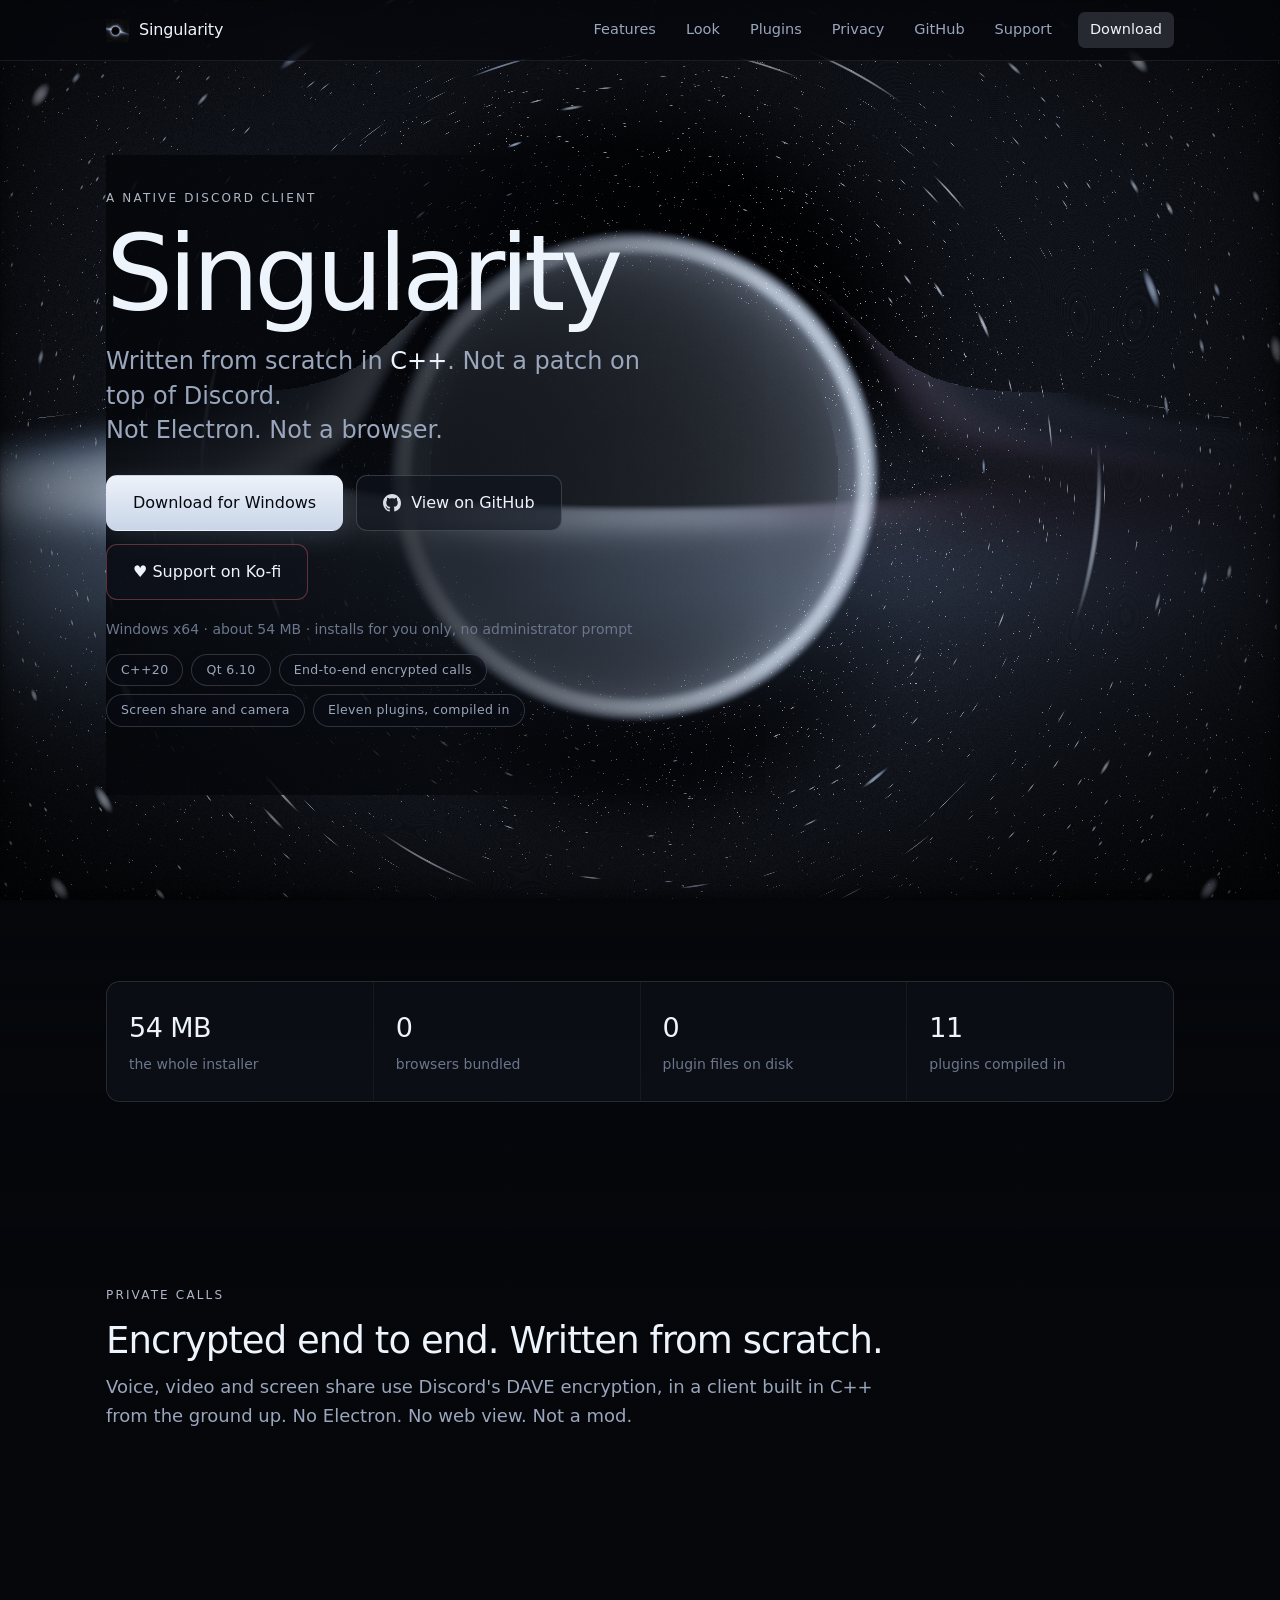
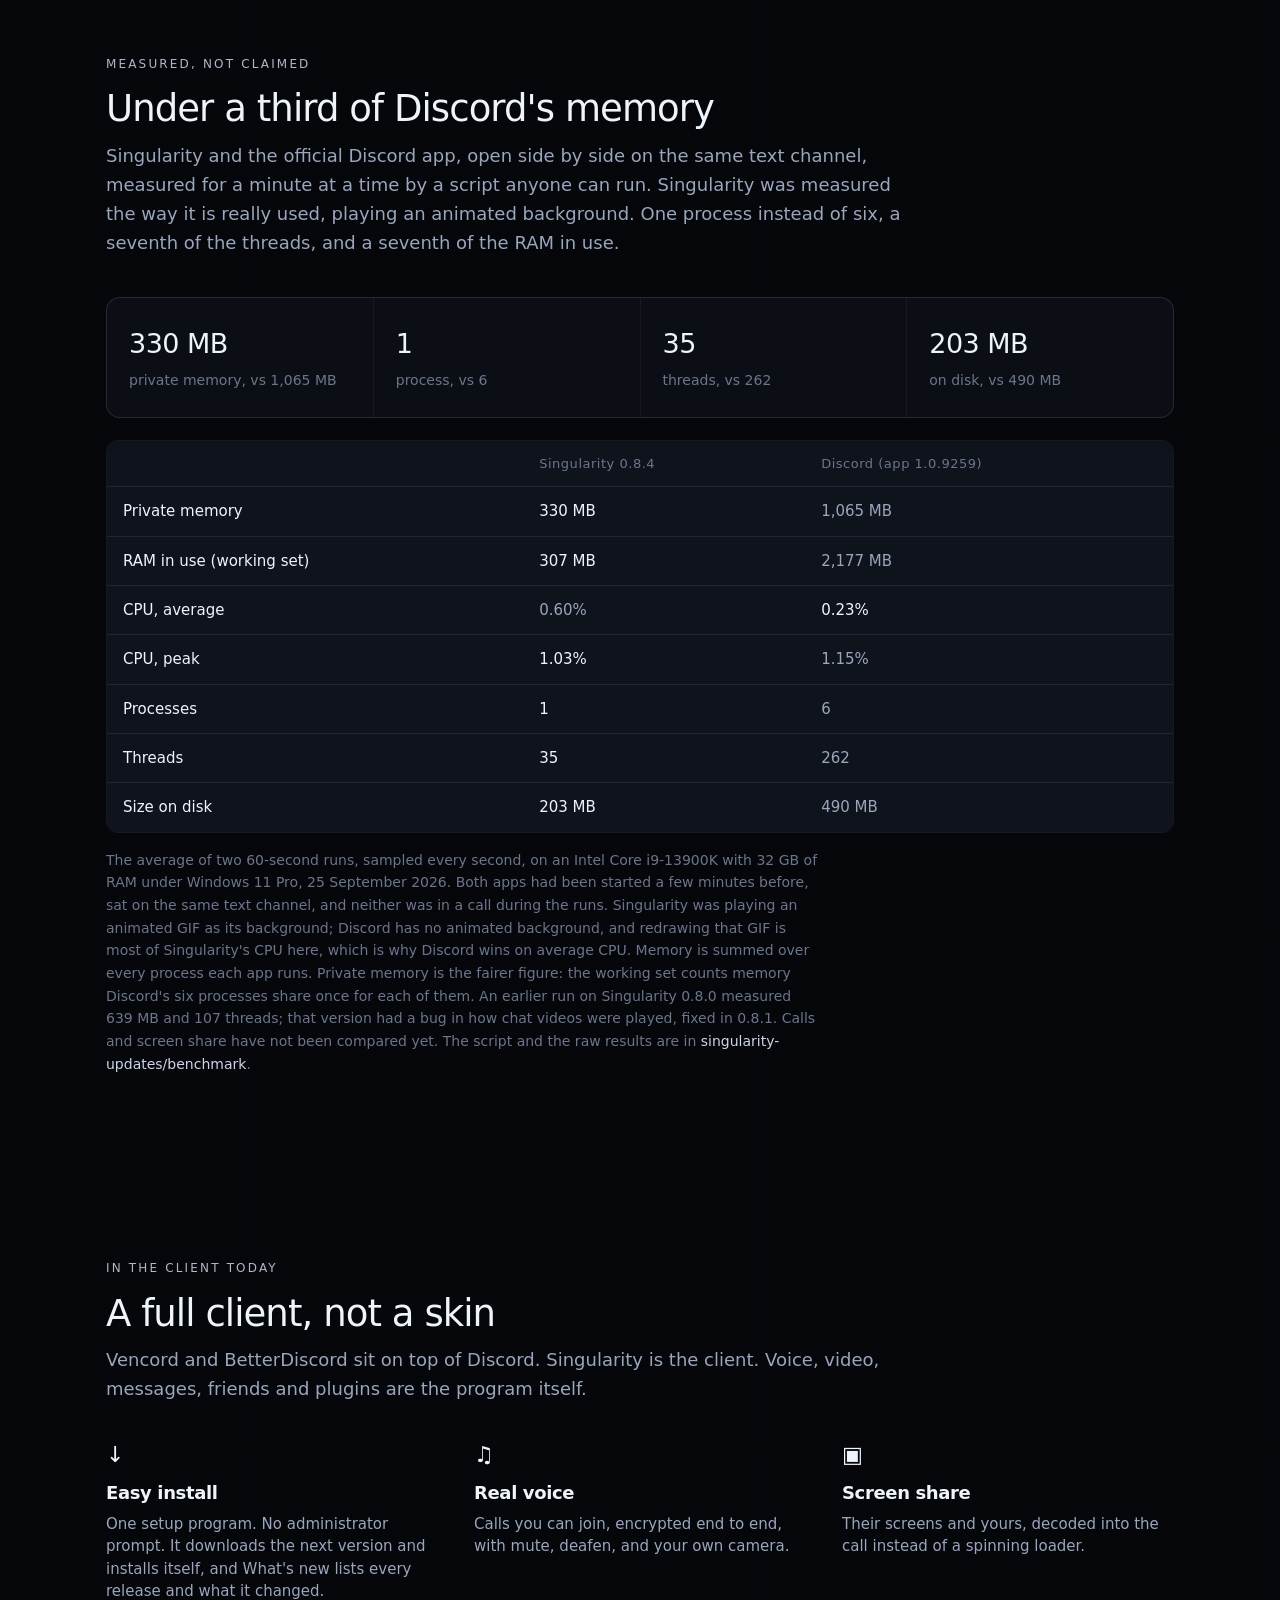
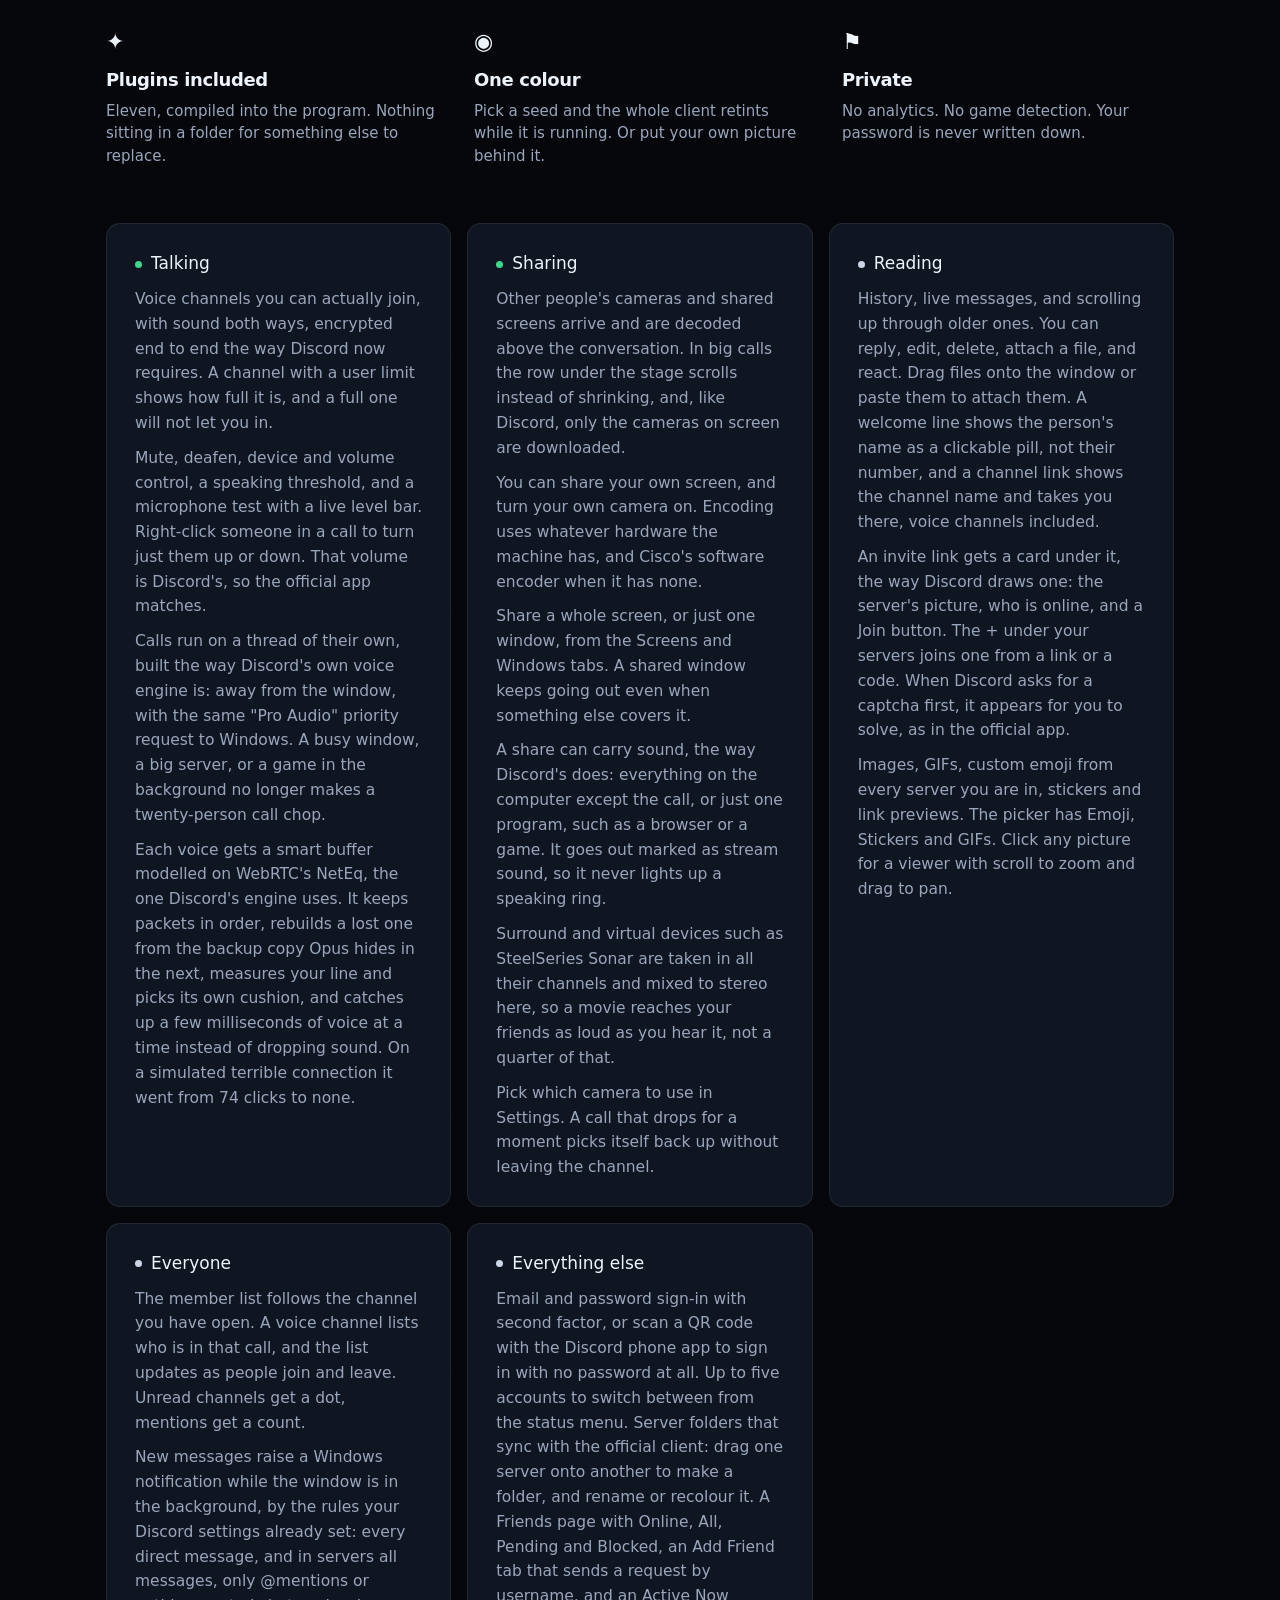
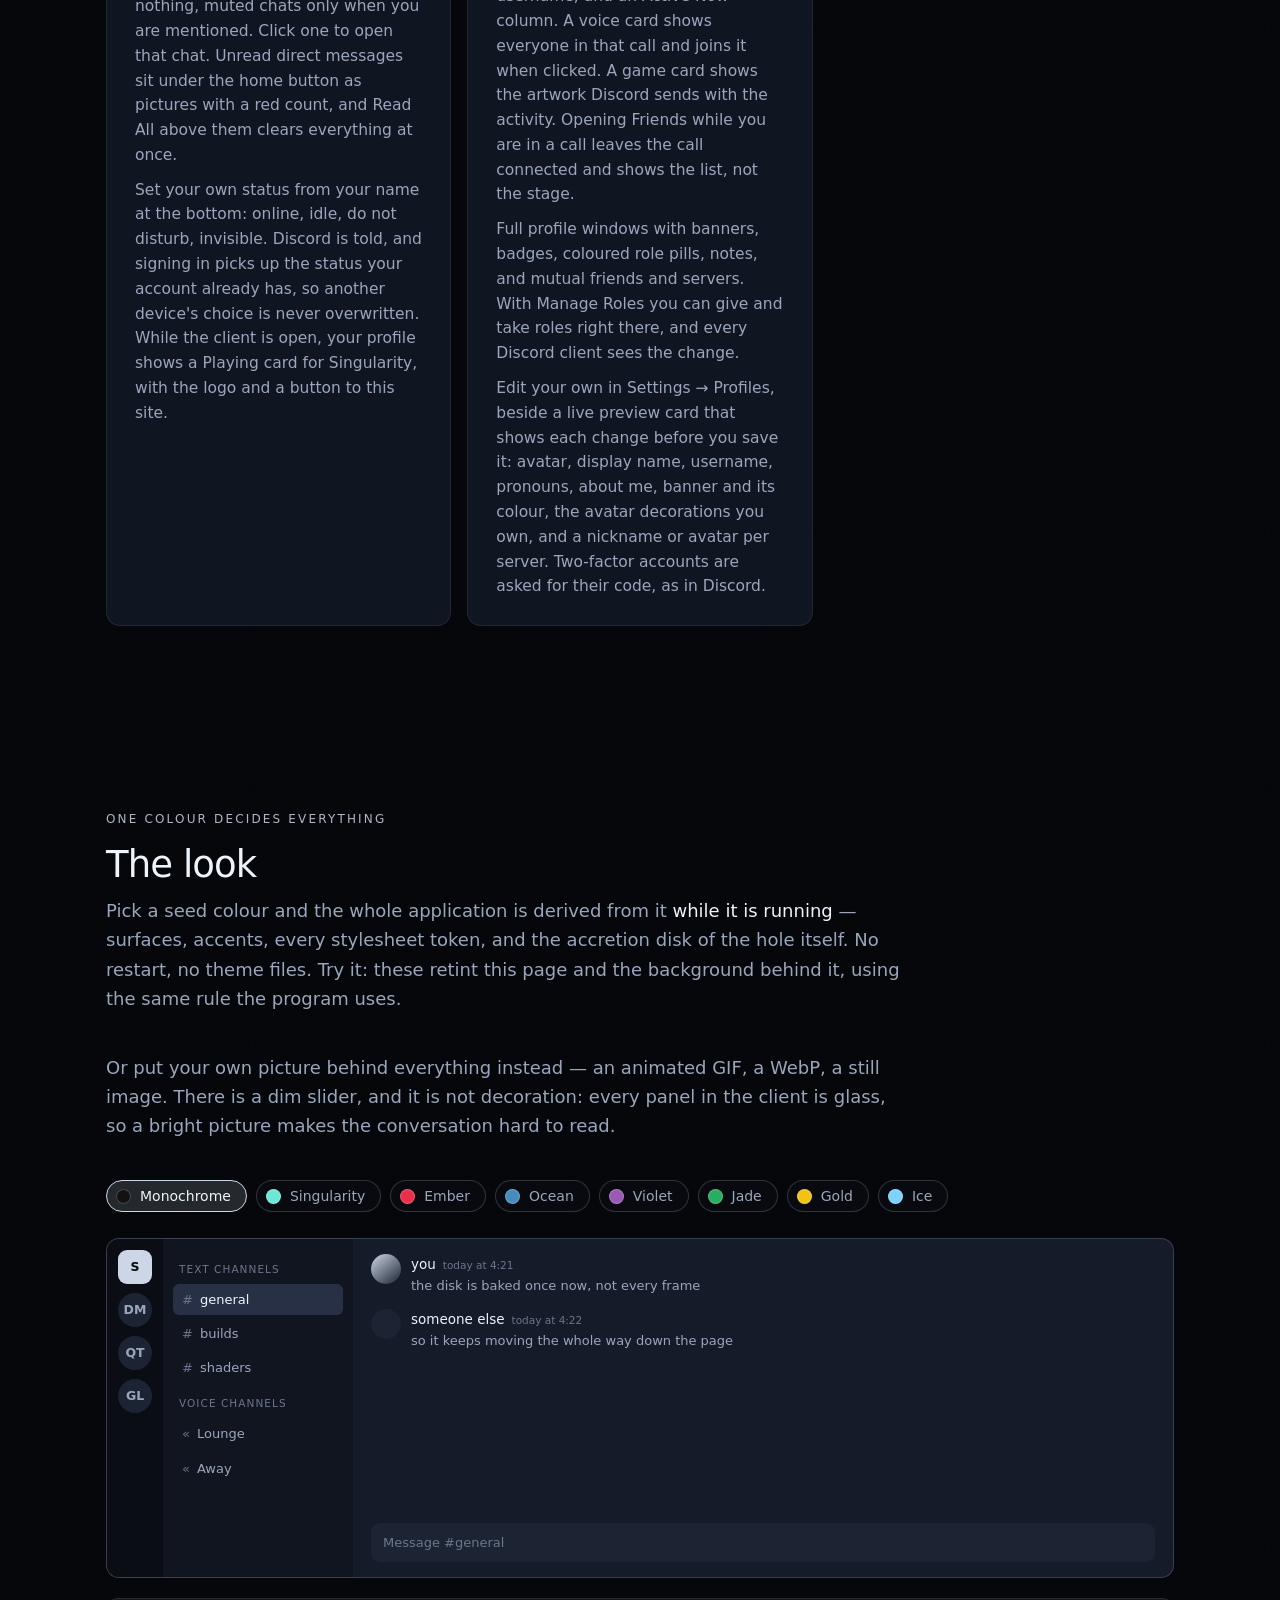
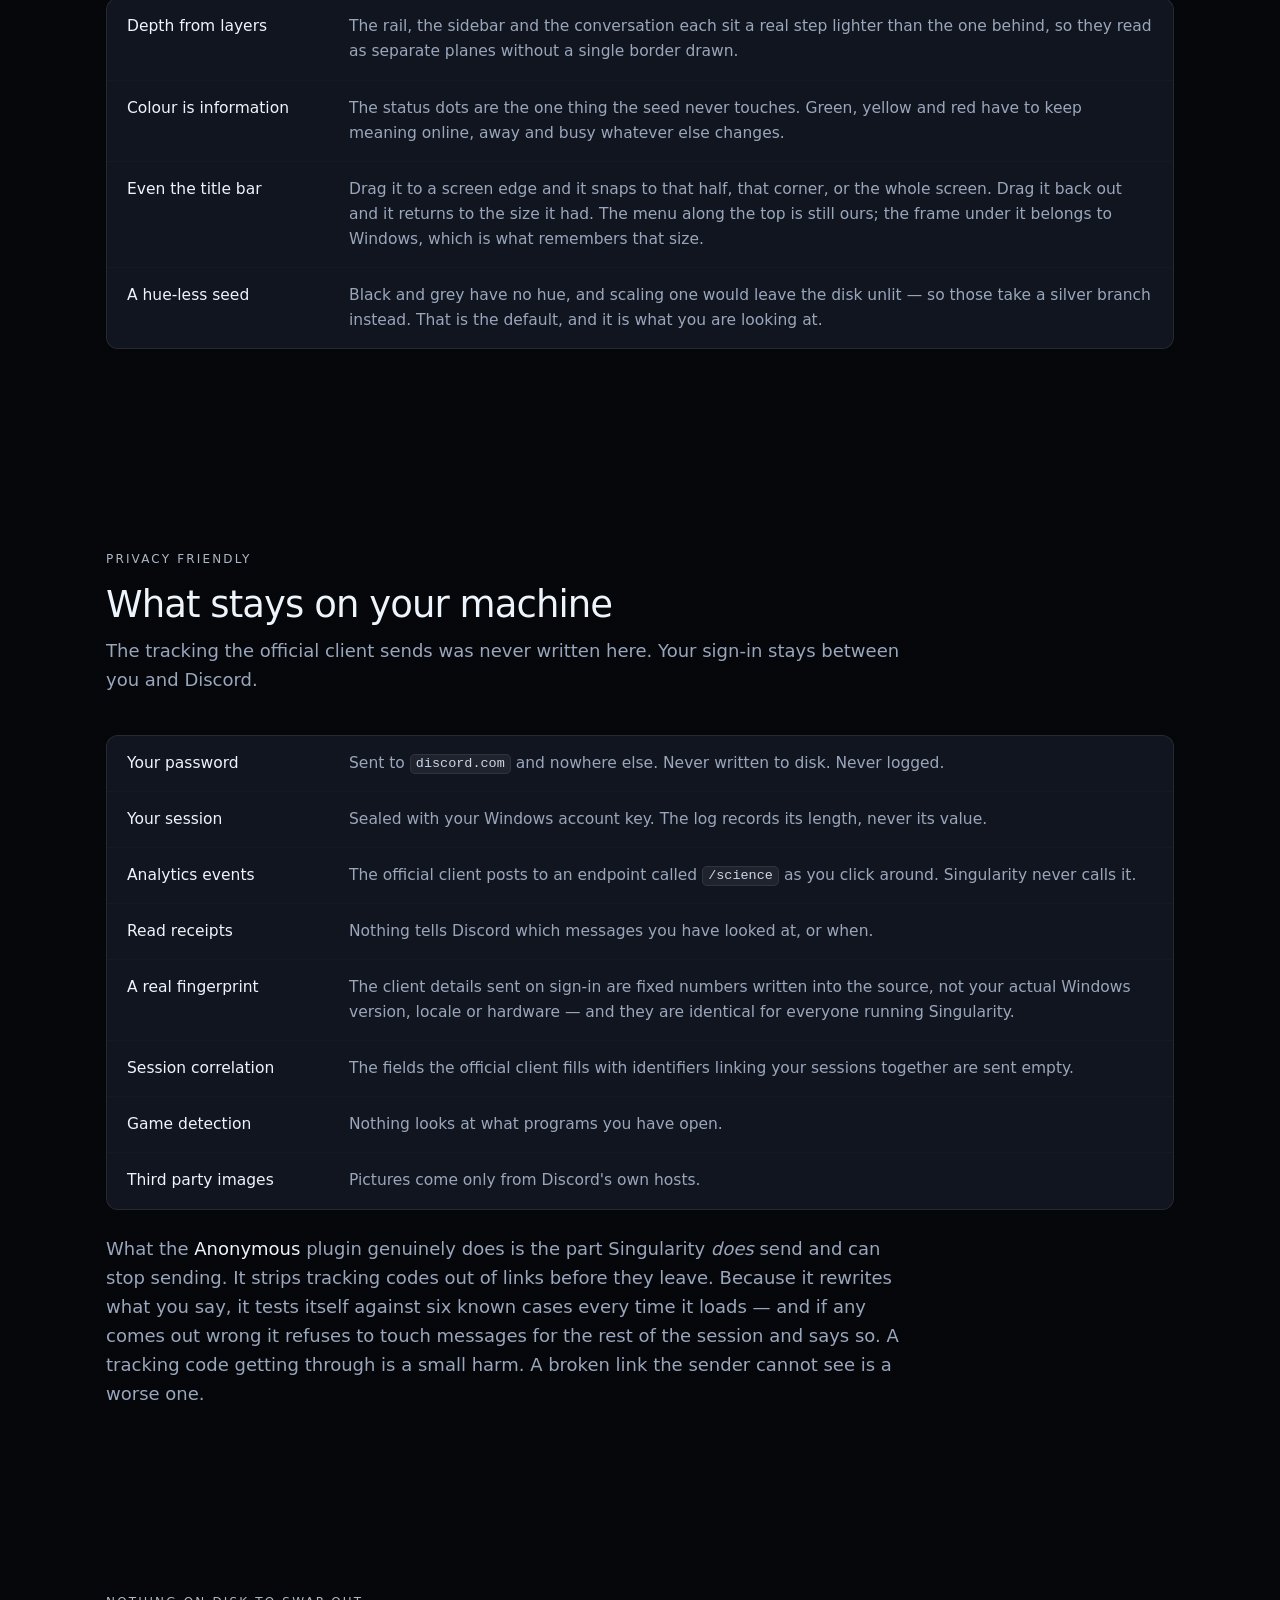
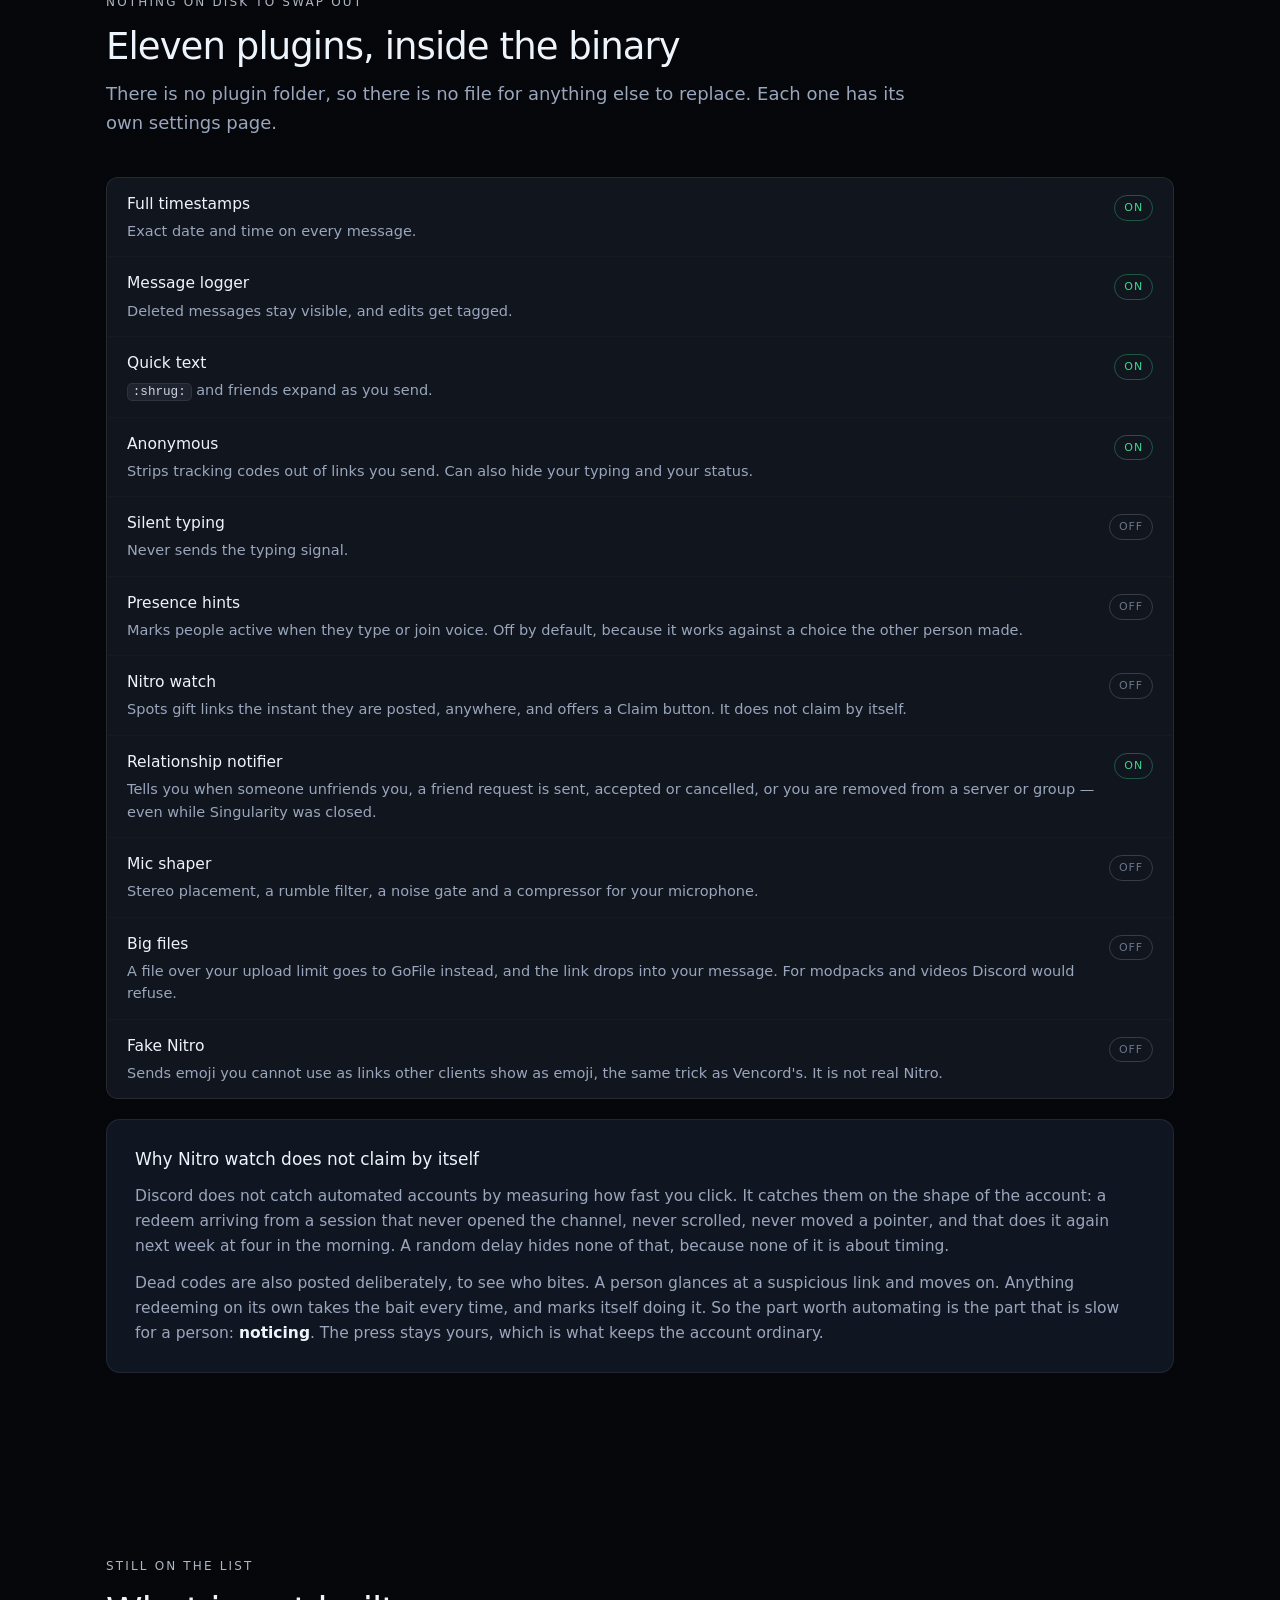
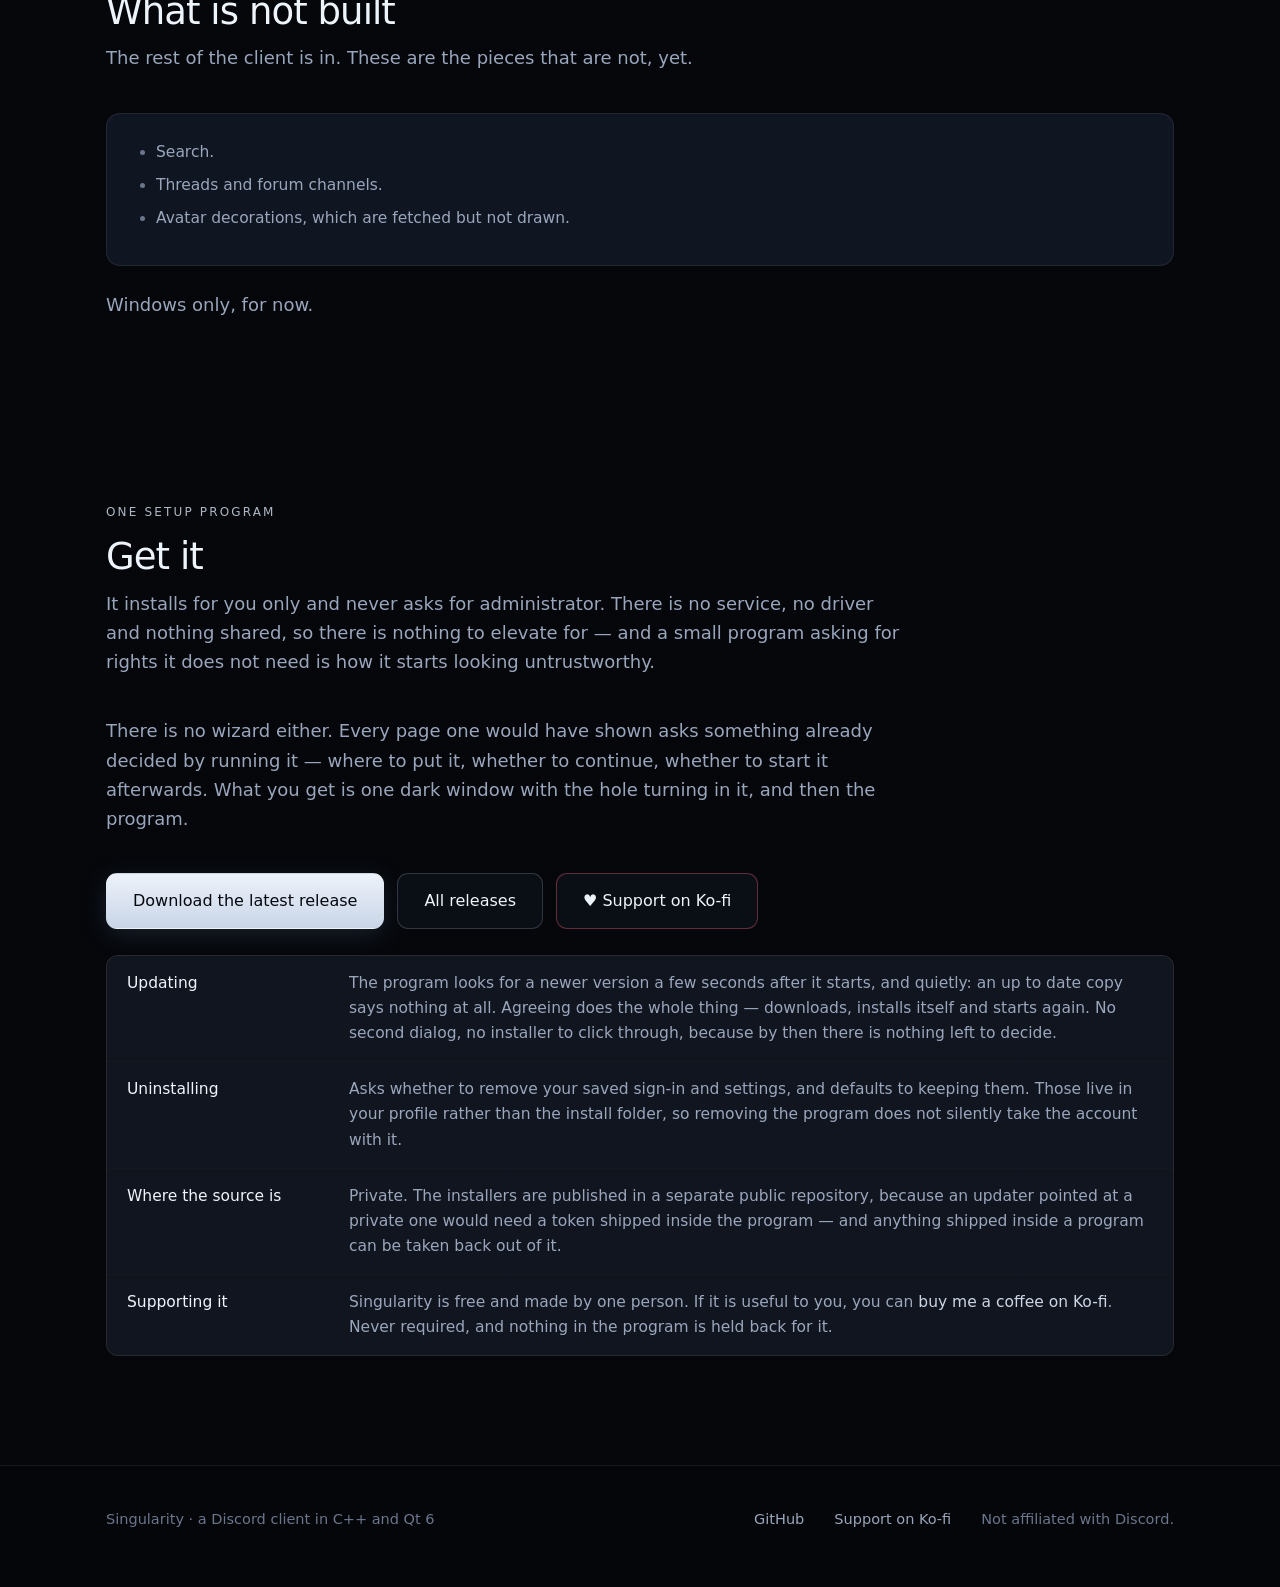
==== site/index.html @ 496778ef "Site and results: benchmark re-run on 0.8.4" ====
<!DOCTYPE html>
<html lang="en">
<head>
<meta charset="utf-8">
<meta name="viewport" content="width=device-width, initial-scale=1">
<title>Singularity — a Discord client in C++</title>
<meta name="description" content="A Discord client written from scratch in C++ with Qt 6. No Electron, no web view. Encrypted voice, video and screen share, eleven plugins compiled into the binary. Windows.">
<meta name="theme-color" content="#05070b">
<link rel="icon" href="mark.png" type="image/png">

<meta property="og:type" content="website">
<meta property="og:title" content="Singularity — a Discord client in C++">
<meta property="og:description" content="Written from scratch in C++ with Qt 6. No Electron, no web view. Encrypted voice, received video, plugins compiled in.">
<meta property="og:image" content="banner.png">
<meta name="twitter:card" content="summary_large_image">

<link rel="stylesheet" href="style.css">
</head>
<body>

<canvas id="hole" aria-hidden="true"></canvas>

<nav>
  <div class="wrap">
    <a class="brand" href="#top"><img src="mark.png" alt="">Singularity</a>
    <div class="links">
      <a href="#features" class="hideable">Features</a>
      <a href="#look" class="hideable">Look</a>
      <a href="#plugins" class="hideable">Plugins</a>
      <a href="#privacy" class="hideable">Privacy</a>
      <a href="https://github.com/CodingIsCoolFr/singularity-updates" target="_blank" rel="noopener">GitHub</a>
      <a href="https://ko-fi.com/codingiscool" target="_blank" rel="noopener">Support</a>
      <a href="#get" class="get">Download</a>
    </div>
  </div>
</nav>

<header class="hero" id="top">
  <div class="wrap">
    <div class="hero-inner">
      <p class="kicker">A native Discord client</p>
      <h1>Singularity</h1>
      <p class="tag">Written from scratch in <b>C++</b>. Not a patch on top of Discord.<br>Not Electron. Not a browser.</p>

      <div class="cta">
        <a class="btn primary" id="download" href="https://github.com/CodingIsCoolFr/singularity-updates/releases/latest">Download for Windows</a>
        <a class="btn ghost" href="https://github.com/CodingIsCoolFr/singularity-updates" target="_blank" rel="noopener"><svg class="gh" viewBox="0 0 16 16" width="18" height="18" aria-hidden="true"><path fill="currentColor" d="M8 0C3.58 0 0 3.58 0 8c0 3.54 2.29 6.53 5.47 7.59.4.07.55-.17.55-.38 0-.19-.01-.82-.01-1.49-2.01.37-2.53-.49-2.69-.94-.09-.23-.48-.94-.82-1.13-.28-.15-.68-.52-.01-.53.63-.01 1.08.58 1.23.82.72 1.21 1.87.87 2.33.66.07-.52.28-.87.51-1.07-1.78-.2-3.64-.89-3.64-3.95 0-.87.31-1.59.82-2.15-.08-.2-.36-1.02.08-2.12 0 0 .67-.21 2.2.82.64-.18 1.32-.27 2-.27.68 0 1.36.09 2 .27 1.53-1.04 2.2-.82 2.2-.82.44 1.1.16 1.92.08 2.12.51.56.82 1.27.82 2.15 0 3.07-1.87 3.75-3.65 3.95.29.25.54.73.54 1.48 0 1.07-.01 1.93-.01 2.2 0 .21.15.46.55.38A8.013 8.013 0 0016 8c0-4.42-3.58-8-8-8z"/></svg> View on GitHub</a>
        <a class="btn ghost support" href="https://ko-fi.com/codingiscool" target="_blank" rel="noopener">&#9829; Support on Ko-fi</a>
      </div>

      <p class="meta" id="relmeta">Windows x64 · about 54 MB · installs for you only, no administrator prompt</p>

      <div class="chips">
        <span class="chip">C++20</span>
        <span class="chip">Qt 6.10</span>
        <span class="chip">End-to-end encrypted calls</span>
        <span class="chip">Screen share and camera</span>
        <span class="chip">Eleven plugins, compiled in</span>
      </div>
    </div>
  </div>
</header>

<main class="veil">

<section id="stats">
  <div class="wrap rise">
    <div class="slab">
      <div><b>54 MB</b><span>the whole installer</span></div>
      <div><b>0</b><span>browsers bundled</span></div>
      <div><b>0</b><span>plugin files on disk</span></div>
      <div><b>11</b><span>plugins compiled in</span></div>
    </div>
  </div>
</section>

<section id="encrypted">
  <div class="wrap rise">
    <p class="kicker">Private calls</p>
    <h2>Encrypted end to end. Written from scratch.</h2>
    <p class="lede">Voice, video and screen share use Discord's DAVE encryption, in a client built in C++ from the ground up. No Electron. No web view. Not a mod.</p>
  </div>
</section>

<section id="benchmark">
  <div class="wrap rise">
    <p class="kicker">Measured, not claimed</p>
    <h2>Under a third of Discord's memory</h2>
    <p class="lede">Singularity and the official Discord app, open side by side on the same text channel, measured for a minute at a time by a script anyone can run. Singularity was measured the way it is really used, playing an animated background. One process instead of six, a seventh of the threads, and a seventh of the RAM in use.</p>

    <div class="slab" style="margin-bottom:22px">
      <div><b>330 MB</b><span>private memory, vs 1,065 MB</span></div>
      <div><b>1</b><span>process, vs 6</span></div>
      <div><b>35</b><span>threads, vs 262</span></div>
      <div><b>203 MB</b><span>on disk, vs 490 MB</span></div>
    </div>

    <div class="bench-wrap">
      <table class="bench">
        <tr><th></th><th>Singularity 0.8.4</th><th>Discord (app 1.0.9259)</th></tr>
        <tr><td>Private memory</td><td class="win">330 MB</td><td>1,065 MB</td></tr>
        <tr><td>RAM in use (working set)</td><td class="win">307 MB</td><td>2,177 MB</td></tr>
        <tr><td>CPU, average</td><td>0.60%</td><td class="win">0.23%</td></tr>
        <tr><td>CPU, peak</td><td class="win">1.03%</td><td>1.15%</td></tr>
        <tr><td>Processes</td><td class="win">1</td><td>6</td></tr>
        <tr><td>Threads</td><td class="win">35</td><td>262</td></tr>
        <tr><td>Size on disk</td><td class="win">203 MB</td><td>490 MB</td></tr>
      </table>
    </div>

    <p class="bench-note">The average of two 60-second runs, sampled every second, on an Intel Core i9-13900K with 32 GB of RAM under Windows 11 Pro, 25 September 2026. Both apps had been started a few minutes before, sat on the same text channel, and neither was in a call during the runs. Singularity was playing an animated GIF as its background; Discord has no animated background, and redrawing that GIF is most of Singularity's CPU here, which is why Discord wins on average CPU. Memory is summed over every process each app runs. Private memory is the fairer figure: the working set counts memory Discord's six processes share once for each of them. An earlier run on Singularity 0.8.0 measured 639 MB and 107 threads; that version had a bug in how chat videos were played, fixed in 0.8.1. Calls and screen share have not been compared yet. The script and the raw results are in <a href="https://github.com/CodingIsCoolFr/singularity-updates/tree/main/benchmark">singularity-updates/benchmark</a>.</p>
  </div>
</section>

<section id="features">
  <div class="wrap rise">
    <p class="kicker">In the client today</p>
    <h2>A full client, not a skin</h2>
    <p class="lede">Vencord and BetterDiscord sit on top of Discord. Singularity is the client. Voice, video, messages, friends and plugins are the program itself.</p>

    <div class="tiles">
      <div class="tile"><span class="mark">↓</span><h3>Easy install</h3><p>One setup program. No administrator prompt. It downloads the next version and installs itself, and What's new lists every release and what it changed.</p></div>
      <div class="tile"><span class="mark">♫</span><h3>Real voice</h3><p>Calls you can join, encrypted end to end, with mute, deafen, and your own camera.</p></div>
      <div class="tile"><span class="mark">▣</span><h3>Screen share</h3><p>Their screens and yours, decoded into the call instead of a spinning loader.</p></div>
      <div class="tile"><span class="mark">✦</span><h3>Plugins included</h3><p>Eleven, compiled into the program. Nothing sitting in a folder for something else to replace.</p></div>
      <div class="tile"><span class="mark">◉</span><h3>One colour</h3><p>Pick a seed and the whole client retints while it is running. Or put your own picture behind it.</p></div>
      <div class="tile"><span class="mark">⚑</span><h3>Private</h3><p>No analytics. No game detection. Your password is never written down.</p></div>
    </div>

    <div class="grid">
      <div class="panel card">
        <h3><span class="dot ok"></span>Talking</h3>
        <p>Voice channels you can actually join, with sound both ways, encrypted end to end the way Discord now requires. A channel with a user limit shows how full it is, and a full one will not let you in.</p>
        <p>Mute, deafen, device and volume control, a speaking threshold, and a microphone test with a live level bar. Right-click someone in a call to turn just them up or down. That volume is Discord's, so the official app matches.</p>
        <p>Calls run on a thread of their own, built the way Discord's own voice engine is: away from the window, with the same "Pro Audio" priority request to Windows. A busy window, a big server, or a game in the background no longer makes a twenty-person call chop.</p>
        <p>Each voice gets a smart buffer modelled on WebRTC's NetEq, the one Discord's engine uses. It keeps packets in order, rebuilds a lost one from the backup copy Opus hides in the next, measures your line and picks its own cushion, and catches up a few milliseconds of voice at a time instead of dropping sound. On a simulated terrible connection it went from 74 clicks to none.</p>
      </div>

      <div class="panel card">
        <h3><span class="dot ok"></span>Sharing</h3>
        <p>Other people's cameras and shared screens arrive and are decoded above the conversation. In big calls the row under the stage scrolls instead of shrinking, and, like Discord, only the cameras on screen are downloaded.</p>
        <p>You can share your own screen, and turn your own camera on. Encoding uses whatever hardware the machine has, and Cisco's software encoder when it has none.</p>
        <p>Share a whole screen, or just one window, from the Screens and Windows tabs. A shared window keeps going out even when something else covers it.</p>
        <p>A share can carry sound, the way Discord's does: everything on the computer except the call, or just one program, such as a browser or a game. It goes out marked as stream sound, so it never lights up a speaking ring.</p>
        <p>Surround and virtual devices such as SteelSeries Sonar are taken in all their channels and mixed to stereo here, so a movie reaches your friends as loud as you hear it, not a quarter of that.</p>
        <p>Pick which camera to use in Settings. A call that drops for a moment picks itself back up without leaving the channel.</p>
      </div>

      <div class="panel card">
        <h3><span class="dot"></span>Reading</h3>
        <p>History, live messages, and scrolling up through older ones. You can reply, edit, delete, attach a file, and react. Drag files onto the window or paste them to attach them. A welcome line shows the person's name as a clickable pill, not their number, and a channel link shows the channel name and takes you there, voice channels included.</p>
        <p>An invite link gets a card under it, the way Discord draws one: the server's picture, who is online, and a Join button. The + under your servers joins one from a link or a code. When Discord asks for a captcha first, it appears for you to solve, as in the official app.</p>
        <p>Images, GIFs, custom emoji from every server you are in, stickers and link previews. The picker has Emoji, Stickers and GIFs. Click any picture for a viewer with scroll to zoom and drag to pan.</p>
      </div>

      <div class="panel card">
        <h3><span class="dot"></span>Everyone</h3>
        <p>The member list follows the channel you have open. A voice channel lists who is in that call, and the list updates as people join and leave. Unread channels get a dot, mentions get a count.</p>
        <p>New messages raise a Windows notification while the window is in the background, by the rules your Discord settings already set: every direct message, and in servers all messages, only @mentions or nothing, muted chats only when you are mentioned. Click one to open that chat. Unread direct messages sit under the home button as pictures with a red count, and Read All above them clears everything at once.</p>
        <p>Set your own status from your name at the bottom: online, idle, do not disturb, invisible. Discord is told, and signing in picks up the status your account already has, so another device's choice is never overwritten. While the client is open, your profile shows a Playing card for Singularity, with the logo and a button to this site.</p>
      </div>

      <div class="panel card">
        <h3><span class="dot"></span>Everything else</h3>
        <p>Email and password sign-in with second factor, or scan a QR code with the Discord phone app to sign in with no password at all. Up to five accounts to switch between from the status menu. Server folders that sync with the official client: drag one server onto another to make a folder, and rename or recolour it. A Friends page with Online, All, Pending and Blocked, an Add Friend tab that sends a request by username, and an Active Now column. A voice card shows everyone in that call and joins it when clicked. A game card shows the artwork Discord sends with the activity. Opening Friends while you are in a call leaves the call connected and shows the list, not the stage.</p>
        <p>Full profile windows with banners, badges, coloured role pills, notes, and mutual friends and servers. With Manage Roles you can give and take roles right there, and every Discord client sees the change.</p>
        <p>Edit your own in Settings → Profiles, beside a live preview card that shows each change before you save it: avatar, display name, username, pronouns, about me, banner and its colour, the avatar decorations you own, and a nickname or avatar per server. Two-factor accounts are asked for their code, as in Discord.</p>
      </div>
    </div>
  </div>
</section>

<section id="look">
  <div class="wrap rise">
    <p class="kicker">One colour decides everything</p>
    <h2>The look</h2>
    <p class="lede">Pick a seed colour and the whole application is derived from it <b>while it is running</b> — surfaces, accents, every stylesheet token, and the accretion disk of the hole itself. No restart, no theme files. Try it: these retint this page and the background behind it, using the same rule the program uses.</p>

    <p class="lede">Or put your own picture behind everything instead — an animated GIF, a WebP, a still image. There is a dim slider, and it is not decoration: every panel in the client is glass, so a bright picture makes the conversation hard to read.</p>

    <div class="seeds" id="seeds" role="group" aria-label="Theme seed"></div>

    <div class="mock" id="mock" aria-hidden="true">
      <div class="m-rail">
        <div class="m-ico sel">S</div>
        <div class="m-ico">DM</div>
        <div class="m-ico">QT</div>
        <div class="m-ico">GL</div>
      </div>
      <div class="m-side">
        <div class="m-cat">Text channels</div>
        <div class="m-ch sel"><span>#</span>general</div>
        <div class="m-ch"><span>#</span>builds</div>
        <div class="m-ch"><span>#</span>shaders</div>
        <div class="m-cat">Voice channels</div>
        <div class="m-ch"><span>«</span>Lounge</div>
        <div class="m-ch"><span>«</span>Away</div>
      </div>
      <div class="m-chat">
        <div class="m-msg">
          <div class="m-av a"></div>
          <div>
            <div class="m-name">you<i>today at 4:21</i></div>
            <div class="m-body">the disk is baked once now, not every frame</div>
          </div>
        </div>
        <div class="m-msg">
          <div class="m-av"></div>
          <div>
            <div class="m-name">someone else<i>today at 4:22</i></div>
            <div class="m-body">so it keeps moving the whole way down the page</div>
          </div>
        </div>
        <div class="m-box">Message #general</div>
      </div>
    </div>

    <dl class="rows" style="margin-top:20px">
      <div class="row"><dt>Depth from layers</dt><dd>The rail, the sidebar and the conversation each sit a real step lighter than the one behind, so they read as separate planes without a single border drawn.</dd></div>
      <div class="row"><dt>Colour is information</dt><dd>The status dots are the one thing the seed never touches. Green, yellow and red have to keep meaning online, away and busy whatever else changes.</dd></div>
      <div class="row"><dt>Even the title bar</dt><dd>Drag it to a screen edge and it snaps to that half, that corner, or the whole screen. Drag it back out and it returns to the size it had. The menu along the top is still ours; the frame under it belongs to Windows, which is what remembers that size.</dd></div>
      <div class="row"><dt>A hue-less seed</dt><dd>Black and grey have no hue, and scaling one would leave the disk unlit — so those take a silver branch instead. That is the default, and it is what you are looking at.</dd></div>
    </dl>
  </div>
</section>

<section id="privacy">
  <div class="wrap rise">
    <p class="kicker">Privacy friendly</p>
    <h2>What stays on your machine</h2>
    <p class="lede">The tracking the official client sends was never written here. Your sign-in stays between you and Discord.</p>

    <dl class="rows">
      <div class="row"><dt>Your password</dt><dd>Sent to <code>discord.com</code> and nowhere else. Never written to disk. Never logged.</dd></div>
      <div class="row"><dt>Your session</dt><dd>Sealed with your Windows account key. The log records its length, never its value.</dd></div>
      <div class="row"><dt>Analytics events</dt><dd>The official client posts to an endpoint called <code>/science</code> as you click around. Singularity never calls it.</dd></div>
      <div class="row"><dt>Read receipts</dt><dd>Nothing tells Discord which messages you have looked at, or when.</dd></div>
      <div class="row"><dt>A real fingerprint</dt><dd>The client details sent on sign-in are fixed numbers written into the source, not your actual Windows version, locale or hardware — and they are identical for everyone running Singularity.</dd></div>
      <div class="row"><dt>Session correlation</dt><dd>The fields the official client fills with identifiers linking your sessions together are sent empty.</dd></div>
      <div class="row"><dt>Game detection</dt><dd>Nothing looks at what programs you have open.</dd></div>
      <div class="row"><dt>Third party images</dt><dd>Pictures come only from Discord's own hosts.</dd></div>
    </dl>

    <p class="lede" style="margin:24px 0 0">What the <b>Anonymous</b> plugin genuinely does is the part Singularity <i>does</i> send and can stop sending. It strips tracking codes out of links before they leave. Because it rewrites what you say, it tests itself against six known cases every time it loads — and if any comes out wrong it refuses to touch messages for the rest of the session and says so. A tracking code getting through is a small harm. A broken link the sender cannot see is a worse one.</p>
  </div>
</section>

<section id="plugins">
  <div class="wrap rise">
    <p class="kicker">Nothing on disk to swap out</p>
    <h2>Eleven plugins, inside the binary</h2>
    <p class="lede">There is no plugin folder, so there is no file for anything else to replace. Each one has its own settings page.</p>

    <div class="rows">
      <div class="plugin"><div><strong>Full timestamps</strong><p>Exact date and time on every message.</p></div><span class="state on">On</span></div>
      <div class="plugin"><div><strong>Message logger</strong><p>Deleted messages stay visible, and edits get tagged.</p></div><span class="state on">On</span></div>
      <div class="plugin"><div><strong>Quick text</strong><p><code>:shrug:</code> and friends expand as you send.</p></div><span class="state on">On</span></div>
      <div class="plugin"><div><strong>Anonymous</strong><p>Strips tracking codes out of links you send. Can also hide your typing and your status.</p></div><span class="state on">On</span></div>
      <div class="plugin"><div><strong>Silent typing</strong><p>Never sends the typing signal.</p></div><span class="state">Off</span></div>
      <div class="plugin"><div><strong>Presence hints</strong><p>Marks people active when they type or join voice. Off by default, because it works against a choice the other person made.</p></div><span class="state">Off</span></div>
      <div class="plugin"><div><strong>Nitro watch</strong><p>Spots gift links the instant they are posted, anywhere, and offers a Claim button. It does not claim by itself.</p></div><span class="state">Off</span></div>
      <div class="plugin"><div><strong>Relationship notifier</strong><p>Tells you when someone unfriends you, a friend request is sent, accepted or cancelled, or you are removed from a server or group — even while Singularity was closed.</p></div><span class="state on">On</span></div>
      <div class="plugin"><div><strong>Mic shaper</strong><p>Stereo placement, a rumble filter, a noise gate and a compressor for your microphone.</p></div><span class="state">Off</span></div>
      <div class="plugin"><div><strong>Big files</strong><p>A file over your upload limit goes to GoFile instead, and the link drops into your message. For modpacks and videos Discord would refuse.</p></div><span class="state">Off</span></div>
      <div class="plugin"><div><strong>Fake Nitro</strong><p>Sends emoji you cannot use as links other clients show as emoji, the same trick as Vencord's. It is not real Nitro.</p></div><span class="state">Off</span></div>
    </div>

    <div class="panel" style="margin-top:20px">
      <h3 style="margin:0 0 10px;font-weight:500;font-size:17px">Why Nitro watch does not claim by itself</h3>
      <p style="margin:0;color:var(--dim);font-size:15.5px">Discord does not catch automated accounts by measuring how fast you click. It catches them on the shape of the account: a redeem arriving from a session that never opened the channel, never scrolled, never moved a pointer, and that does it again next week at four in the morning. A random delay hides none of that, because none of it is about timing.</p>
      <p style="margin:12px 0 0;color:var(--dim);font-size:15.5px">Dead codes are also posted deliberately, to see who bites. A person glances at a suspicious link and moves on. Anything redeeming on its own takes the bait every time, and marks itself doing it. So the part worth automating is the part that is slow for a person: <b style="color:var(--text)">noticing</b>. The press stays yours, which is what keeps the account ordinary.</p>
    </div>
  </div>
</section>

<section id="missing">
  <div class="wrap rise">
    <p class="kicker">Still on the list</p>
    <h2>What is not built</h2>
    <p class="lede">The rest of the client is in. These are the pieces that are not, yet.</p>

    <div class="panel">
      <ul class="plain">
        <li>Search.</li>
        <li>Threads and forum channels.</li>
        <li>Avatar decorations, which are fetched but not drawn.</li>
      </ul>
    </div>

    <p class="lede" style="margin:24px 0 0">Windows only, for now.</p>
  </div>
</section>

<section id="get">
  <div class="wrap rise">
    <p class="kicker">One setup program</p>
    <h2>Get it</h2>
    <p class="lede">It installs for you only and never asks for administrator. There is no service, no driver and nothing shared, so there is nothing to elevate for — and a small program asking for rights it does not need is how it starts looking untrustworthy.</p>

    <p class="lede">There is no wizard either. Every page one would have shown asks something already decided by running it — where to put it, whether to continue, whether to start it afterwards. What you get is one dark window with the hole turning in it, and then the program.</p>

    <div class="cta" style="margin-bottom:26px">
      <a class="btn primary" id="download2" href="https://github.com/CodingIsCoolFr/singularity-updates/releases/latest">Download the latest release</a>
      <a class="btn ghost" href="https://github.com/CodingIsCoolFr/singularity-updates/releases">All releases</a>
        <a class="btn ghost support" href="https://ko-fi.com/codingiscool" target="_blank" rel="noopener">&#9829; Support on Ko-fi</a>
    </div>

    <dl class="rows">
      <div class="row"><dt>Updating</dt><dd>The program looks for a newer version a few seconds after it starts, and quietly: an up to date copy says nothing at all. Agreeing does the whole thing — downloads, installs itself and starts again. No second dialog, no installer to click through, because by then there is nothing left to decide.</dd></div>
      <div class="row"><dt>Uninstalling</dt><dd>Asks whether to remove your saved sign-in and settings, and defaults to keeping them. Those live in your profile rather than the install folder, so removing the program does not silently take the account with it.</dd></div>
      <div class="row"><dt>Where the source is</dt><dd>Private. The installers are published in a separate public repository, because an updater pointed at a private one would need a token shipped inside the program — and anything shipped inside a program can be taken back out of it.</dd></div>
      <div class="row"><dt>Supporting it</dt><dd>Singularity is free and made by one person. If it is useful to you, you can <a href="https://ko-fi.com/codingiscool" target="_blank" rel="noopener">buy me a coffee on Ko-fi</a>. Never required, and nothing in the program is held back for it.</dd></div>
    </dl>
  </div>
</section>

</main>

<footer>
  <div class="wrap">
    <span>Singularity · a Discord client in C++ and Qt 6</span>
    <span class="push"><a href="https://github.com/CodingIsCoolFr/singularity-updates">GitHub</a></span>
    <span><a href="https://ko-fi.com/codingiscool" target="_blank" rel="noopener">Support on Ko-fi</a></span>
    <span>Not affiliated with Discord.</span>
  </div>
</footer>

<script type="module">
import { startHole } from './hole.js';

const canvas = document.getElementById('hole');
const hole = startHole(canvas);

if (!hole) {
    // No WebGL2, or no floating point render targets. The flat background is
    // already the colour the shader clears to, so rather than leave a dead
    // canvas, fall back to the drawn banner.
    canvas.style.display = 'none';
    document.body.style.background =
        'linear-gradient(180deg, rgba(5,7,11,0.35) 0%, rgba(5,7,11,0.95) 62%), url(banner.png) center top / cover no-repeat fixed #05070b';
}

/* ---------------------------------------------------------------- seeds */

// The presets the program ships, with Monochrome first because it is the
// default. Picking one retints the page and the hole together, which is what
// applySeed() does to a running application.
const SEEDS = [
    ['Monochrome', '#121212'],
    ['Singularity', '#6ee7d8'],
    ['Ember', '#eb2e4a'],
    ['Ocean', '#468cbe'],
    ['Violet', '#9b59b6'],
    ['Jade', '#27ae60'],
    ['Gold', '#f1c40f'],
    ['Ice', '#7dd3fc'],
];

const holder = document.getElementById('seeds');
const root = document.documentElement;

function apply(hex, button) {
    // The page's own accent. A hue-less seed keeps the silver the program
    // falls back to, so the two never disagree about what is on screen.
    const n = parseInt(hex.slice(1), 16);
    const rgb = [(n >> 16) & 255, (n >> 8) & 255, n & 255];
    const max = Math.max(...rgb), min = Math.min(...rgb);

    let css = '#cdd6e6';
    if (max - min > 6) {
        // Lift it until it reads against a near-black page, the same way the
        // hole's accent is scaled up until it can light a disk.
        const k = max < 150 ? 150 / max : 1;
        css = '#' + rgb.map(v => Math.min(255, Math.round(v * k)).toString(16).padStart(2, '0')).join('');
    }

    root.style.setProperty('--accent', css);
    root.style.setProperty('--accent-soft', css + '29');
    if (hole) hole.setSeed(hex);

    for (const b of holder.children) b.setAttribute('aria-pressed', String(b === button));
}

for (const [name, hex] of SEEDS) {
    const b = document.createElement('button');
    b.className = 'seed';
    b.type = 'button';
    b.setAttribute('aria-pressed', 'false');
    b.innerHTML = `<i style="background:${hex}"></i>${name}`;
    b.addEventListener('click', () => apply(hex, b));
    holder.appendChild(b);
}
holder.firstElementChild.setAttribute('aria-pressed', 'true');

/* --------------------------------------------------------------- reveal */

const rise = document.querySelectorAll('.rise');
if ('IntersectionObserver' in window) {
    // Opt in to hiding only now, with the observer about to be built. Until
    // this line every word on the page is readable, which is where it should
    // stay if anything above here ever throws.
    document.documentElement.classList.add('animate');

    const io = new IntersectionObserver((entries) => {
        for (const e of entries) {
            if (!e.isIntersecting) continue;
            e.target.classList.add('seen');
            io.unobserve(e.target);
        }
    }, { rootMargin: '0px 0px -12% 0px' });

    // Anything already level with the viewport or above it is shown at once
    // rather than observed. Opening a link straight to a section, or
    // reloading part way down, otherwise left every section above the landing
    // point invisible for good: they were never scrolled into view, so
    // nothing ever told them to appear, and scrolling back up found blanks.
    for (const el of rise) {
        if (el.getBoundingClientRect().top < window.innerHeight) el.classList.add('seen');
        else io.observe(el);
    }
}

/* ------------------------------------------------------- nav highlight */

const links = [...document.querySelectorAll('nav .links a[href^="#"]')];
const targets = links.map(a => document.querySelector(a.getAttribute('href'))).filter(Boolean);

if ('IntersectionObserver' in window && targets.length) {
    // The top quarter of the viewport decides which section you are in, so
    // the mark moves when a heading reaches reading height rather than when
    // a section merely peeks in at the bottom.
    const spy = new IntersectionObserver((entries) => {
        for (const e of entries) {
            if (!e.isIntersecting) continue;
            const id = '#' + e.target.id;
            for (const a of links) a.classList.toggle('here', a.getAttribute('href') === id);
        }
    }, { rootMargin: '-25% 0px -70% 0px' });
    targets.forEach(t => spy.observe(t));
}

/* -------------------------------------------------------------- release */

// Read from the same release the updater reads, so this page cannot quietly
// go stale while the program moves on. If GitHub is unreachable or rate
// limiting, the wording already in the HTML stands.
(async () => {
    try {
        const r = await fetch('https://api.github.com/repos/CodingIsCoolFr/singularity-updates/releases/latest');
        if (!r.ok) return;
        const rel = await r.json();
        const setup = (rel.assets || []).find(a => /-setup\.exe$/i.test(a.name));
        if (!setup) return;

        const mb = Math.round(setup.size / (1024 * 1024));
        const version = String(rel.tag_name || '').replace(/^v/, '');
        const when = new Date(rel.published_at).toLocaleDateString(undefined,
            { year: 'numeric', month: 'long', day: 'numeric' });

        for (const id of ['download', 'download2']) {
            const a = document.getElementById(id);
            if (a) a.href = setup.browser_download_url;
        }
        document.getElementById('download').textContent = `Download ${version} for Windows`;
        document.getElementById('relmeta').innerHTML =
            `Windows x64 · about ${mb} MB · installs for you only, no administrator prompt<br>Version <b>${version}</b>, published ${when}`;
    } catch (e) {
        /* The static text is already correct enough to leave alone. */
    }
})();
</script>

</body>
</html>
---- site/style.css ----
/*
    Singularity, on the web.

    The palette is the program's, not an impression of it. The surface steps
    are the ones the README lists - ground, rail, sidebar, conversation,
    composer, hover - and they are used here for the reason they exist there:
    depth comes from layers, so panels read as separate planes without a
    border drawn around any of them.

    --accent is set from JavaScript, because the swatches on the page retint
    the site the way the seed retints the program. Everything tinted reads it
    from here rather than hard-coding a colour, which is the same discipline
    Theme.h enforces in the application.
*/
:root {
    --ground:   #05070b;
    --rail:     #0a0d14;
    --sidebar:  #10151f;
    --chat:     #151b28;
    --lift:     #1c2433;
    --hover:    #273044;

    --text:     #eef4fb;
    --dim:      #9aa6bc;
    --faint:    #6b768c;

    --accent:   #cdd6e6;
    --accent-soft: rgba(205, 214, 230, 0.16);

    --ok:       #3dd68c;
    --idle:     #e0b35c;
    --busy:     #ff6b7a;

    --edge:     rgba(205, 214, 230, 0.09);
    --edge-lit: rgba(205, 214, 230, 0.20);

    --wide:     1120px;
    --ui: -apple-system, BlinkMacSystemFont, "Segoe UI Variable Text", "Segoe UI", system-ui, Roboto, sans-serif;
    --mono: ui-monospace, "Cascadia Mono", "SF Mono", Menlo, Consolas, monospace;

    --ease: cubic-bezier(0.22, 0.61, 0.36, 1);
}

* { box-sizing: border-box; }

html {
    scroll-behavior: smooth;
    /* The sticky bar would otherwise sit on top of whatever you jumped to. */
    scroll-padding-top: 78px;
}

body {
    margin: 0;
    background: var(--ground);
    color: var(--text);
    font-family: var(--ui);
    font-size: 17px;
    line-height: 1.62;
    -webkit-font-smoothing: antialiased;
    overflow-x: hidden;
}

/* The hole is fixed behind everything and never stops. */
#hole {
    position: fixed;
    inset: 0;
    width: 100%;
    height: 100%;
    display: block;
    z-index: -2;
    background: var(--ground);
}

/*  Everything below the hero, laid over the hole.

    The hole keeps full brightness the whole way down the page, and a
    paragraph that lands on the accretion disk is genuinely hard to read. This
    scrolls with the content rather than the viewport, so the hero keeps the
    picture at full strength and only the reading starts dimmed. It fades in,
    because a hard edge sliding up the screen looks like a fault. The hole
    still shows through: the point was to stop it competing with the words,
    not to hide it. */
.veil {
    position: relative;
    background: linear-gradient(180deg,
        transparent 0,
        rgba(5, 7, 11, 0.55) 180px,
        rgba(5, 7, 11, 0.80) 420px,
        rgba(5, 7, 11, 0.80) 100%);
}

a { color: var(--accent); text-decoration: none; transition: color 0.15s var(--ease); }
a:hover { color: var(--text); }

:focus-visible {
    outline: 2px solid var(--accent);
    outline-offset: 3px;
    border-radius: 4px;
}

code {
    font-family: var(--mono);
    font-size: 0.87em;
    background: rgba(205, 214, 230, 0.07);
    border: 1px solid var(--edge);
    border-radius: 5px;
    padding: 0.1em 0.38em;
    color: var(--accent);
}

.wrap { width: 100%; max-width: var(--wide); margin: 0 auto; padding: 0 26px; }

section { padding: 92px 0; }

h2 {
    font-size: clamp(27px, 3.8vw, 37px);
    font-weight: 250;
    letter-spacing: -0.025em;
    margin: 0 0 10px;
    line-height: 1.15;
}

.kicker {
    font-size: 12px;
    letter-spacing: 0.18em;
    text-transform: uppercase;
    color: var(--accent);
    margin: 0 0 14px;
    opacity: 0.85;
}

.lede { color: var(--dim); font-size: 18px; margin: 0 0 40px; max-width: 70ch; }
.lede b, .lede strong { color: var(--text); font-weight: 500; }

/* ---------------------------------------------------------- reveal ----- */

/*  Sections rise a little as they arrive. Transform and opacity only, so it
    is done on the compositor and cannot interfere with scrolling.

    Note which way round this is. Hiding by default and revealing with script
    means that if the script does not run - an error earlier in the file, a
    blocked module, a browser that never delivers the callback - the entire
    page is blank text on a black background, and nobody can read a word of
    it. So the text is visible by default, and the script opts in to hiding
    it by marking the document first. The worst case is then an page that
    simply does not animate. */
html.animate .rise {
    opacity: 0;
    transform: translateY(18px);
    transition: opacity 0.6s var(--ease), transform 0.6s var(--ease);
}
html.animate .rise.seen { opacity: 1; transform: none; }

@media (prefers-reduced-motion: reduce) {
    html { scroll-behavior: auto; }
    html.animate .rise { opacity: 1; transform: none; transition: none; }
}

/* ------------------------------------------------------------- nav ----- */

nav {
    position: sticky;
    top: 0;
    z-index: 30;
    backdrop-filter: blur(20px) saturate(150%);
    -webkit-backdrop-filter: blur(20px) saturate(150%);
    background: rgba(5, 7, 11, 0.66);
    border-bottom: 1px solid var(--edge);
}

nav .wrap { display: flex; align-items: center; gap: 26px; height: 60px; }

.brand {
    display: flex; align-items: center; gap: 10px;
    font-weight: 500; font-size: 16px; letter-spacing: -0.01em;
    color: var(--text);
}
.brand img { width: 23px; height: 23px; display: block; }

nav .links { display: flex; gap: 6px; margin-left: auto; align-items: center; }

nav .links a {
    color: var(--dim);
    font-size: 14.5px;
    padding: 6px 12px;
    border-radius: 7px;
    transition: color 0.15s var(--ease), background 0.15s var(--ease);
}
nav .links a:hover { color: var(--text); background: rgba(205, 214, 230, 0.06); }
nav .links a.here { color: var(--text); background: var(--accent-soft); }

nav .links .get {
    margin-left: 8px;
    background: var(--accent);
    color: #060910;
    font-weight: 500;
}
nav .links .get:hover { background: #fff; color: #060910; }

@media (max-width: 860px) { nav .links a.hideable { display: none; } }

/* ------------------------------------------------------------ hero ----- */

header.hero {
    min-height: 92vh;
    display: flex;
    align-items: center;
    padding: 70px 0;
}

/*  A gradient that reaches nothing before it runs out of room, so there is no
    edge anywhere for the eye to catch. The program's sign-in window does the
    same thing, and for the same reason: a bordered card over a picture always
    looks pasted on. */
.hero-inner {
    max-width: 660px;
    padding: 34px 120px 36px 0;
    background: linear-gradient(90deg,
        rgba(5, 7, 11, 0.92) 0%,
        rgba(5, 7, 11, 0.80) 42%,
        rgba(5, 7, 11, 0.32) 76%,
        transparent 100%);
}

h1 {
    font-size: clamp(54px, 10.5vw, 106px);
    font-weight: 180;
    letter-spacing: -0.05em;
    line-height: 0.96;
    margin: 0 0 20px;
}

.tag {
    font-size: clamp(19px, 2.5vw, 24px);
    font-weight: 300;
    color: var(--dim);
    margin: 0 0 28px;
    line-height: 1.42;
}
.tag b { color: var(--text); font-weight: 400; }

.chips { display: flex; flex-wrap: wrap; gap: 8px; margin-bottom: 32px; }

.chip {
    font-size: 12.5px;
    letter-spacing: 0.03em;
    color: var(--dim);
    border: 1px solid var(--edge-lit);
    border-radius: 999px;
    padding: 5px 14px;
    background: rgba(10, 13, 20, 0.6);
    white-space: nowrap;
}

.cta { display: flex; flex-wrap: wrap; align-items: center; gap: 13px; }

.btn {
    display: inline-flex; align-items: center; gap: 10px;
    font-size: 16px; font-weight: 500;
    padding: 14px 26px;
    border-radius: 11px;
    border: 1px solid transparent;
    transition: transform 0.14s var(--ease), background 0.18s var(--ease),
                border-color 0.18s var(--ease), box-shadow 0.18s var(--ease);
}
.btn:active { transform: translateY(1px); }

.btn.primary {
    background: linear-gradient(180deg, #edf2fa 0%, #c9d5e7 100%);
    color: #060910;
    box-shadow: 0 6px 26px rgba(160, 190, 230, 0.14);
}
.btn.primary:hover {
    background: linear-gradient(180deg, #fff 0%, #dbe4f1 100%);
    color: #060910;
    box-shadow: 0 8px 32px rgba(160, 190, 230, 0.24);
}

.btn.ghost { border-color: var(--edge-lit); color: var(--text); background: rgba(16, 21, 31, 0.6); }
.btn.ghost:hover { background: var(--hover); color: var(--text); }
.btn .gh { flex: none; opacity: 0.9; }

/* Support: the same glass, with one warm note so it is found without shouting. */
.btn.support { border-color: rgba(255, 107, 122, 0.35); }
.btn.support:hover { border-color: rgba(255, 107, 122, 0.7); background: rgba(255, 107, 122, 0.08); }
@media (max-width: 440px) {
    nav .wrap { gap: 10px; }
    nav .links { gap: 0; }
    nav .links a { font-size: 13.5px; padding: 6px 8px; }
    nav .links .get { margin-left: 4px; }
}

.meta { font-size: 14px; color: var(--faint); margin-top: 18px; }
.meta b { color: var(--dim); font-weight: 500; }

/* ------------------------------------------------------------ slab ----- */

.slab {
    display: grid;
    grid-template-columns: repeat(auto-fit, minmax(180px, 1fr));
    gap: 1px;
    background: var(--edge);
    border: 1px solid var(--edge);
    border-radius: 14px;
    overflow: hidden;
}
.slab div { background: rgba(10, 13, 20, 0.88); padding: 24px 22px; }
.slab b { display: block; font-size: 27px; font-weight: 300; letter-spacing: -0.02em; color: var(--text); }
.slab span { font-size: 14px; color: var(--faint); }

/* -------------------------------------------------------- benchmark ---- */

.bench { width: 100%; border-collapse: separate; border-spacing: 0; border: 1px solid var(--edge);
         border-radius: 12px; overflow: hidden; font-size: 15px; }
.bench th, .bench td { padding: 12px 16px; text-align: left; background: rgba(16, 21, 31, 0.88);
                       border-bottom: 1px solid var(--edge); }
.bench tr:last-child td { border-bottom: none; }
.bench th { color: var(--faint); font-weight: 500; font-size: 13px; letter-spacing: 0.04em; }
.bench td { color: var(--dim); }
.bench td:first-child { color: var(--text); }
.bench td.win { color: var(--text); font-weight: 500; }
.bench-wrap { overflow-x: auto; }
.bench-note { color: var(--faint); font-size: 14px; margin: 16px 0 0; max-width: 80ch; }

/* ----------------------------------------------------------- panels ---- */

/*  No backdrop blur on these, deliberately. A blurred backdrop is recomputed
    from whatever is behind it whenever that moves, which - with an animated
    background and a scrolling page - is every frame. Eleven of them was most
    of the stutter. They sit on the veil rather than straight on the hole, so
    a slightly more opaque fill reads the same and costs nothing. */
.panel {
    background: rgba(21, 27, 40, 0.80);
    border: 1px solid var(--edge);
    border-radius: 14px;
    padding: 26px 28px;
}

.grid { display: grid; grid-template-columns: repeat(auto-fit, minmax(258px, 1fr)); gap: 16px; }

/* The six-up row Vencord uses under the download: a mark, a title, one sentence. */
.tiles {
    display: grid;
    grid-template-columns: repeat(3, 1fr);
    gap: 28px 36px;
    margin: 8px 0 56px;
}
.tile .mark {
    display: block;
    font-size: 22px;
    line-height: 1;
    margin-bottom: 12px;
}
.tile h3 { margin: 0 0 6px; font-size: 18px; font-weight: 560; letter-spacing: -0.02em; }
.tile p { margin: 0; color: var(--dim); font-size: 15px; line-height: 1.5; }
@media (max-width: 800px) { .tiles { grid-template-columns: 1fr; gap: 22px; } }

.card { transition: border-color 0.2s var(--ease), transform 0.2s var(--ease); }
.card:hover { border-color: var(--edge-lit); transform: translateY(-2px); }

.card h3 {
    font-size: 17px; font-weight: 500; margin: 0 0 9px;
    display: flex; align-items: center; gap: 9px;
}
.card p { margin: 0; color: var(--dim); font-size: 15.5px; line-height: 1.6; }
.card p + p { margin-top: 10px; }

.num {
    font-family: var(--mono); font-size: 12px;
    color: var(--accent);
    border: 1px solid var(--edge-lit);
    border-radius: 6px;
    padding: 1px 7px;
    flex: none;
}

.dot { width: 7px; height: 7px; border-radius: 50%; background: var(--accent); flex: none; }
.dot.ok { background: var(--ok); }
.dot.idle { background: var(--idle); }
.dot.busy { background: var(--busy); }

/* ----------------------------------------------------------- danger ---- */

.danger { border-color: rgba(255, 107, 122, 0.30); background: rgba(38, 13, 19, 0.72); }
.danger .kicker { color: var(--busy); }
.danger h2 { color: var(--busy); }

/* ------------------------------------------------------------ rows ----- */

.rows { display: flex; flex-direction: column; gap: 1px; background: var(--edge);
        border: 1px solid var(--edge); border-radius: 12px; overflow: hidden; }

.row {
    display: grid; grid-template-columns: 200px 1fr; gap: 22px;
    padding: 15px 20px;
    background: rgba(16, 21, 31, 0.88);
    font-size: 15.5px;
}
.row dt { color: var(--text); font-weight: 500; margin: 0; }
.row dd { color: var(--dim); margin: 0; }

@media (max-width: 660px) { .row { grid-template-columns: 1fr; gap: 3px; } }

/* --------------------------------------------------------- plugins ----- */

.plugin {
    display: grid; grid-template-columns: 1fr auto; gap: 14px; align-items: start;
    padding: 14px 20px;
    background: rgba(16, 21, 31, 0.88);
    font-size: 15.5px;
}
.plugin strong { font-weight: 500; }
.plugin p { margin: 3px 0 0; color: var(--dim); font-size: 14.5px; line-height: 1.55; }

.state {
    font-size: 11px; letter-spacing: 0.08em; text-transform: uppercase;
    padding: 3px 9px; border-radius: 999px;
    border: 1px solid var(--edge-lit); color: var(--faint);
    white-space: nowrap; margin-top: 3px;
}
.state.on { color: var(--ok); border-color: rgba(61, 214, 140, 0.34); }

/* ------------------------------------------------------------ seed ----- */

.seeds { display: flex; flex-wrap: wrap; gap: 9px; margin: 0 0 26px; }

.seed {
    display: inline-flex; align-items: center; gap: 9px;
    border: 1px solid var(--edge-lit);
    background: rgba(10, 13, 20, 0.7);
    color: var(--dim);
    border-radius: 999px;
    padding: 7px 15px 7px 9px;
    font-size: 14px;
    font-family: inherit;
    cursor: pointer;
    transition: border-color 0.16s var(--ease), color 0.16s var(--ease),
                background 0.16s var(--ease);
}
.seed i {
    width: 15px; height: 15px; border-radius: 50%;
    border: 1px solid rgba(255, 255, 255, 0.22);
    display: block; flex: none;
}
.seed:hover { color: var(--text); border-color: var(--accent); }
.seed[aria-pressed="true"] { color: var(--text); border-color: var(--accent); background: var(--accent-soft); }

/* ------------------------------------------------------------- mock ---- */

/*  A small, honest drawing of the client, built out of the same surface
    steps the program uses. It is not a screenshot and does not pretend to
    be - it is here so the layering can be seen retinting live when a seed is
    picked, which is the one feature hardest to describe in words. */
.mock {
    display: grid;
    grid-template-columns: 56px 190px 1fr;
    height: 340px;
    border: 1px solid var(--edge-lit);
    border-radius: 13px;
    overflow: hidden;
    background: var(--chat);
    font-size: 13px;
    user-select: none;
}

.mock .m-rail { background: var(--rail); padding: 11px 0; display: flex; flex-direction: column; align-items: center; gap: 9px; }
.mock .m-ico {
    width: 34px; height: 34px; border-radius: 12px;
    background: var(--lift);
    display: grid; place-items: center;
    color: var(--dim); font-size: 12.5px; font-weight: 600;
    transition: border-radius 0.22s var(--ease), background 0.22s var(--ease), color 0.22s var(--ease);
}
.mock .m-ico.sel { border-radius: 9px; background: var(--accent); color: #05070b; }
.mock .m-ico:not(.sel) { border-radius: 50%; }

.mock .m-side { background: var(--sidebar); padding: 13px 10px; display: flex; flex-direction: column; gap: 3px; }
.mock .m-cat { color: var(--faint); font-size: 10.5px; letter-spacing: 0.1em; text-transform: uppercase; margin: 9px 0 3px 6px; }
.mock .m-ch {
    color: var(--dim); padding: 5px 9px; border-radius: 6px;
    display: flex; align-items: center; gap: 7px;
    transition: background 0.18s var(--ease), color 0.18s var(--ease);
}
.mock .m-ch span { color: var(--faint); }
.mock .m-ch.sel { background: var(--hover); color: var(--text); }

.mock .m-chat { padding: 15px 18px; display: flex; flex-direction: column; gap: 13px; overflow: hidden; }
.mock .m-msg { display: grid; grid-template-columns: 30px 1fr; gap: 10px; }
.mock .m-av { width: 30px; height: 30px; border-radius: 50%; background: var(--lift); }
.mock .m-av.a { background: linear-gradient(140deg, var(--accent), var(--lift)); }
.mock .m-name { color: var(--text); font-weight: 500; font-size: 13.5px; }
.mock .m-name i { color: var(--faint); font-size: 10.5px; font-style: normal; font-weight: 400; margin-left: 7px; }
.mock .m-body { color: var(--dim); line-height: 1.5; }
.mock .m-box { margin-top: auto; background: var(--lift); border-radius: 9px; padding: 9px 12px; color: var(--faint); }

@media (max-width: 720px) {
    .mock { grid-template-columns: 48px 1fr; height: 300px; }
    .mock .m-side { display: none; }
}

/* ------------------------------------------------------------ lists ---- */

ul.plain { margin: 0; padding-left: 21px; color: var(--dim); font-size: 15.5px; }
ul.plain li { margin-bottom: 8px; }
ul.plain li::marker { color: var(--faint); }
ul.plain b { color: var(--text); font-weight: 500; }

/* ----------------------------------------------------------- footer ---- */

footer {
    border-top: 1px solid var(--edge);
    background: rgba(5, 7, 11, 0.9);
    padding: 42px 0 56px;
    font-size: 14.5px;
    color: var(--faint);
    position: relative;
}
footer .wrap { display: flex; flex-wrap: wrap; gap: 16px 30px; align-items: center; }
footer a { color: var(--dim); }
footer .push { margin-left: auto; }

@media (max-width: 780px) {
    .hero-inner { padding-right: 26px; }
    section { padding: 66px 0; }
    body { font-size: 16px; }
}
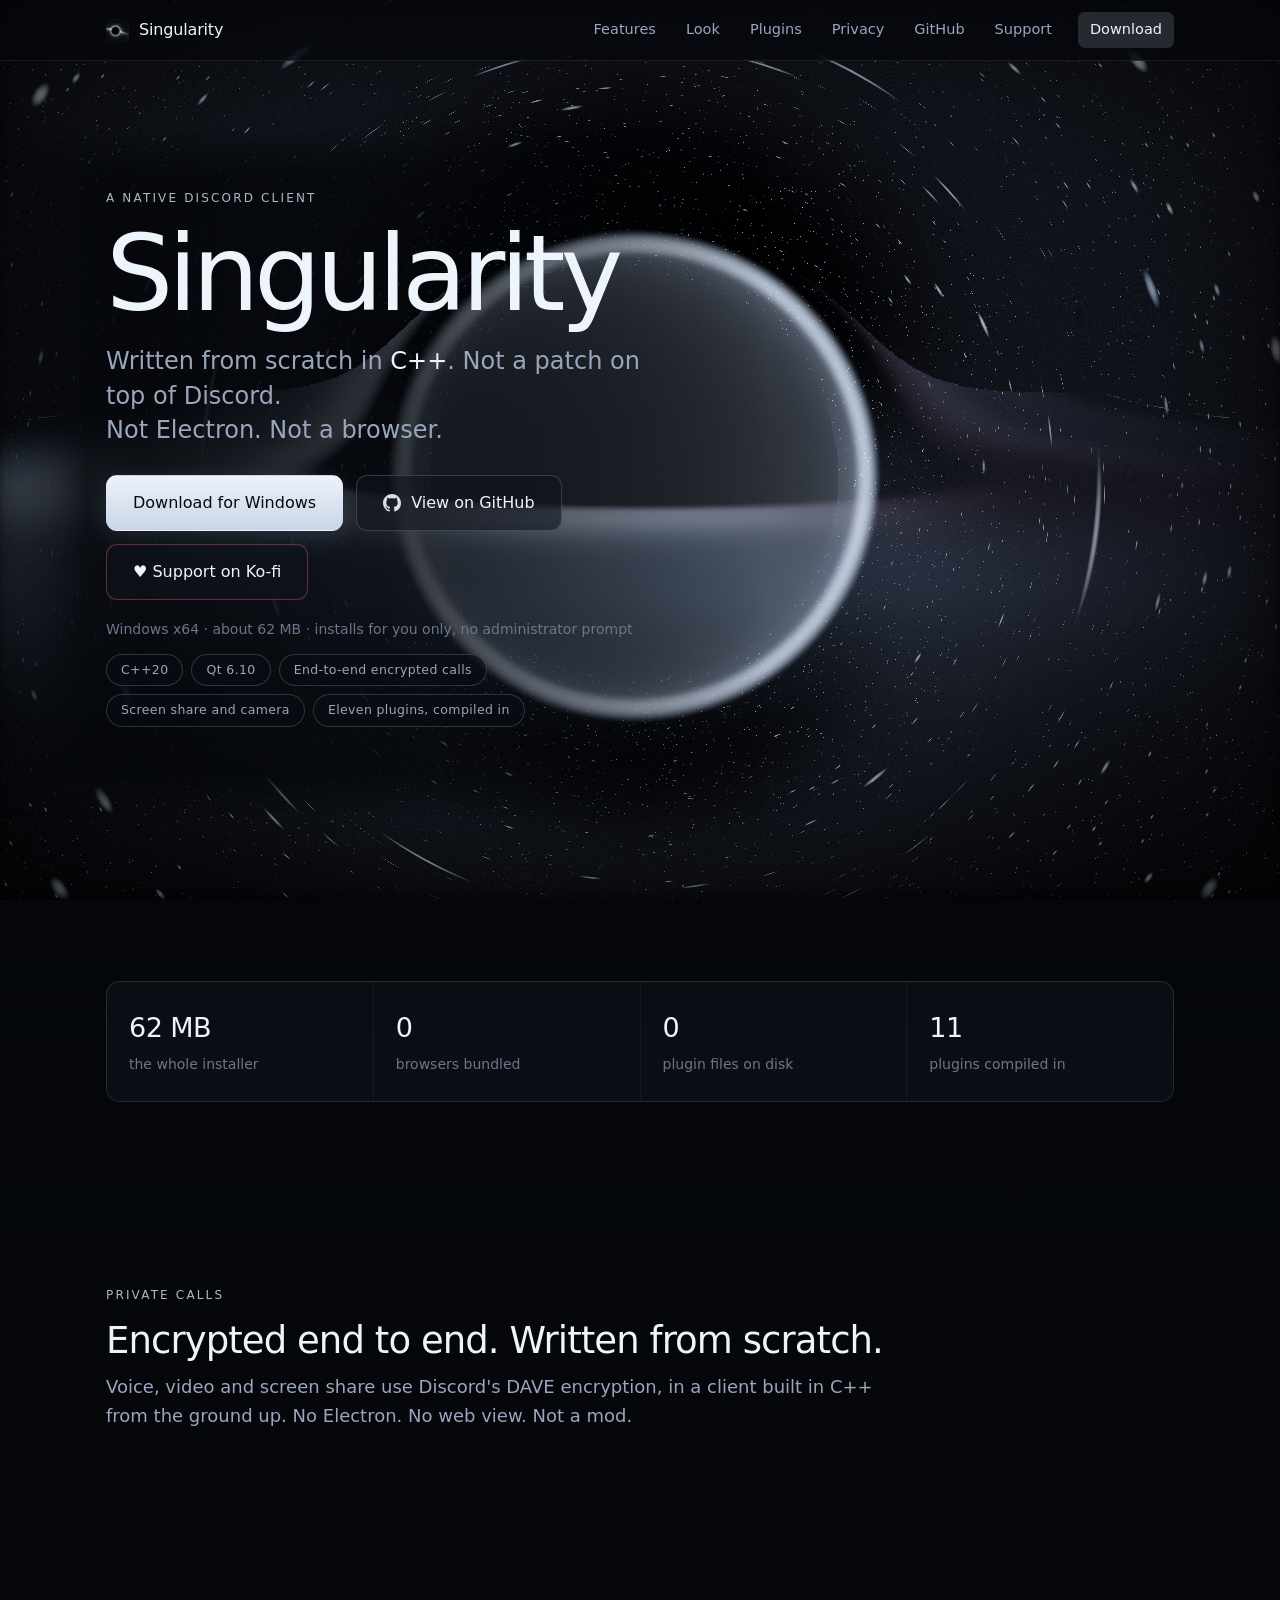
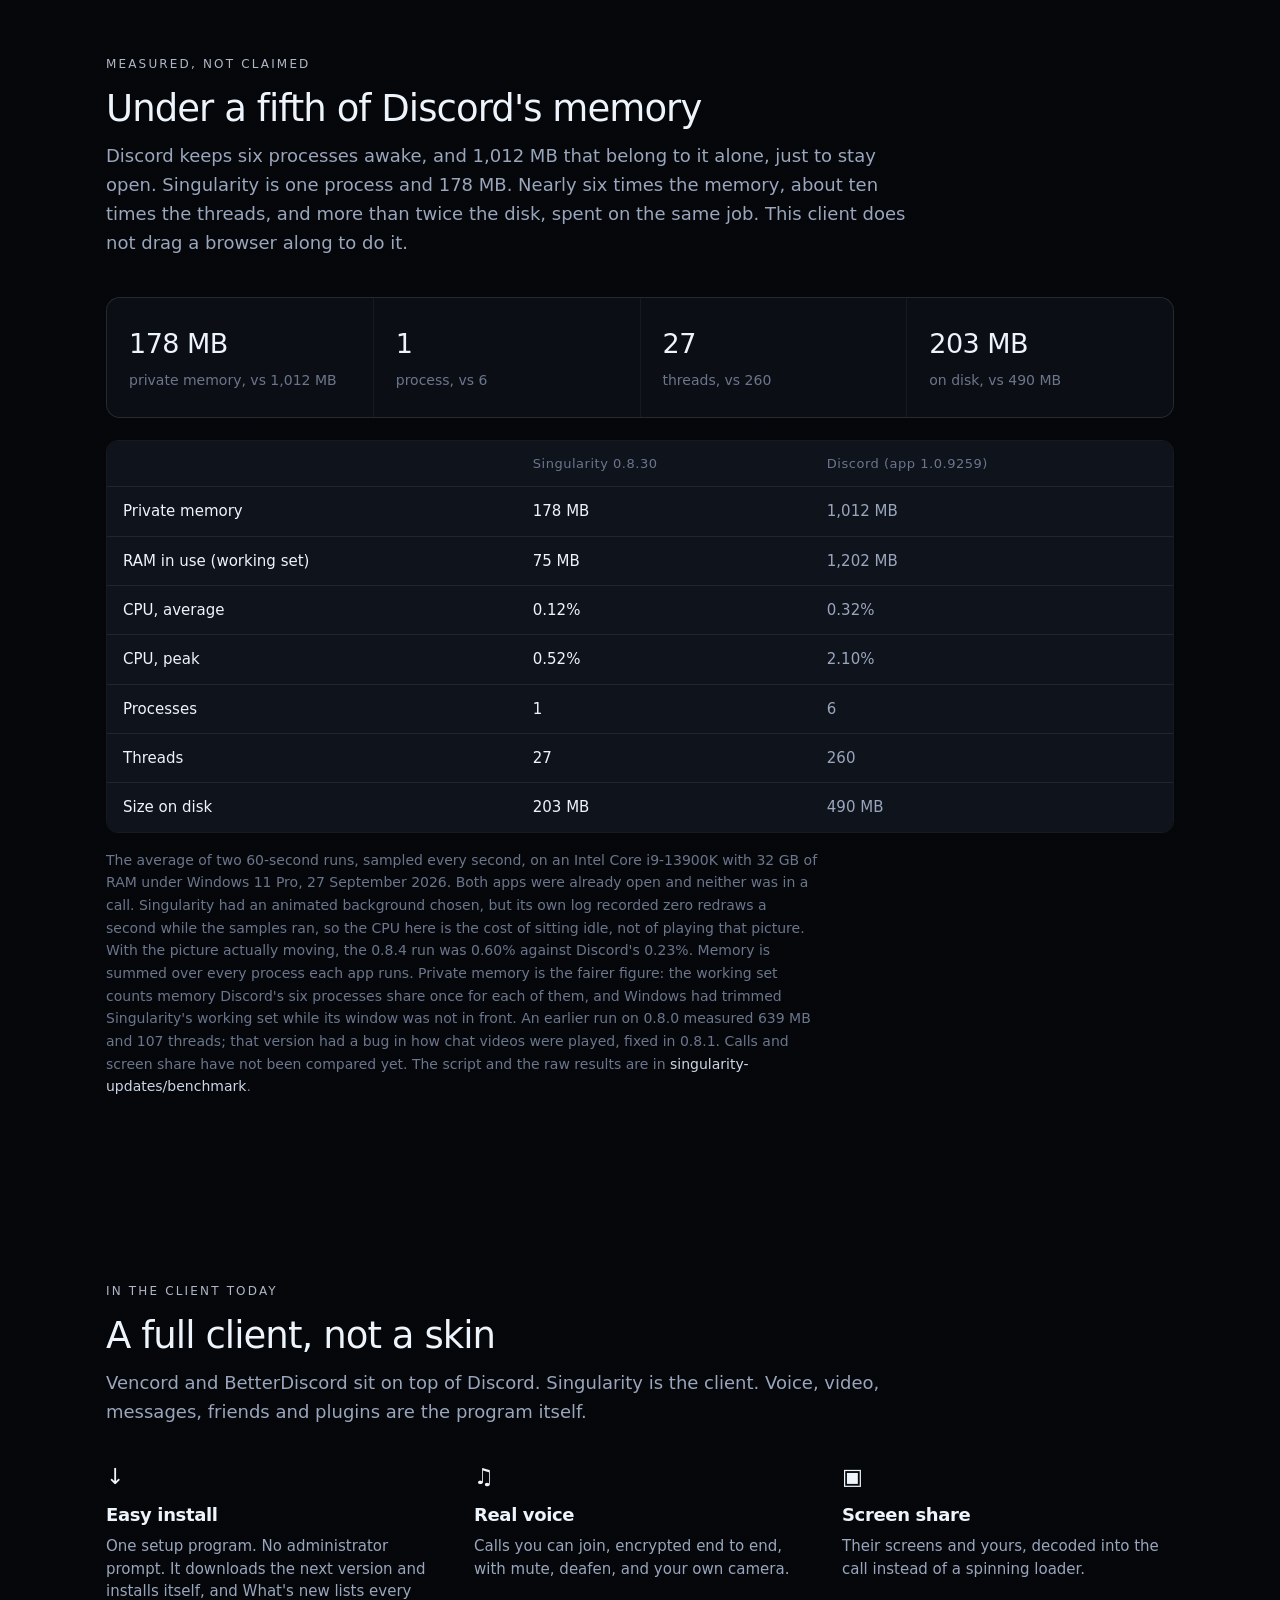
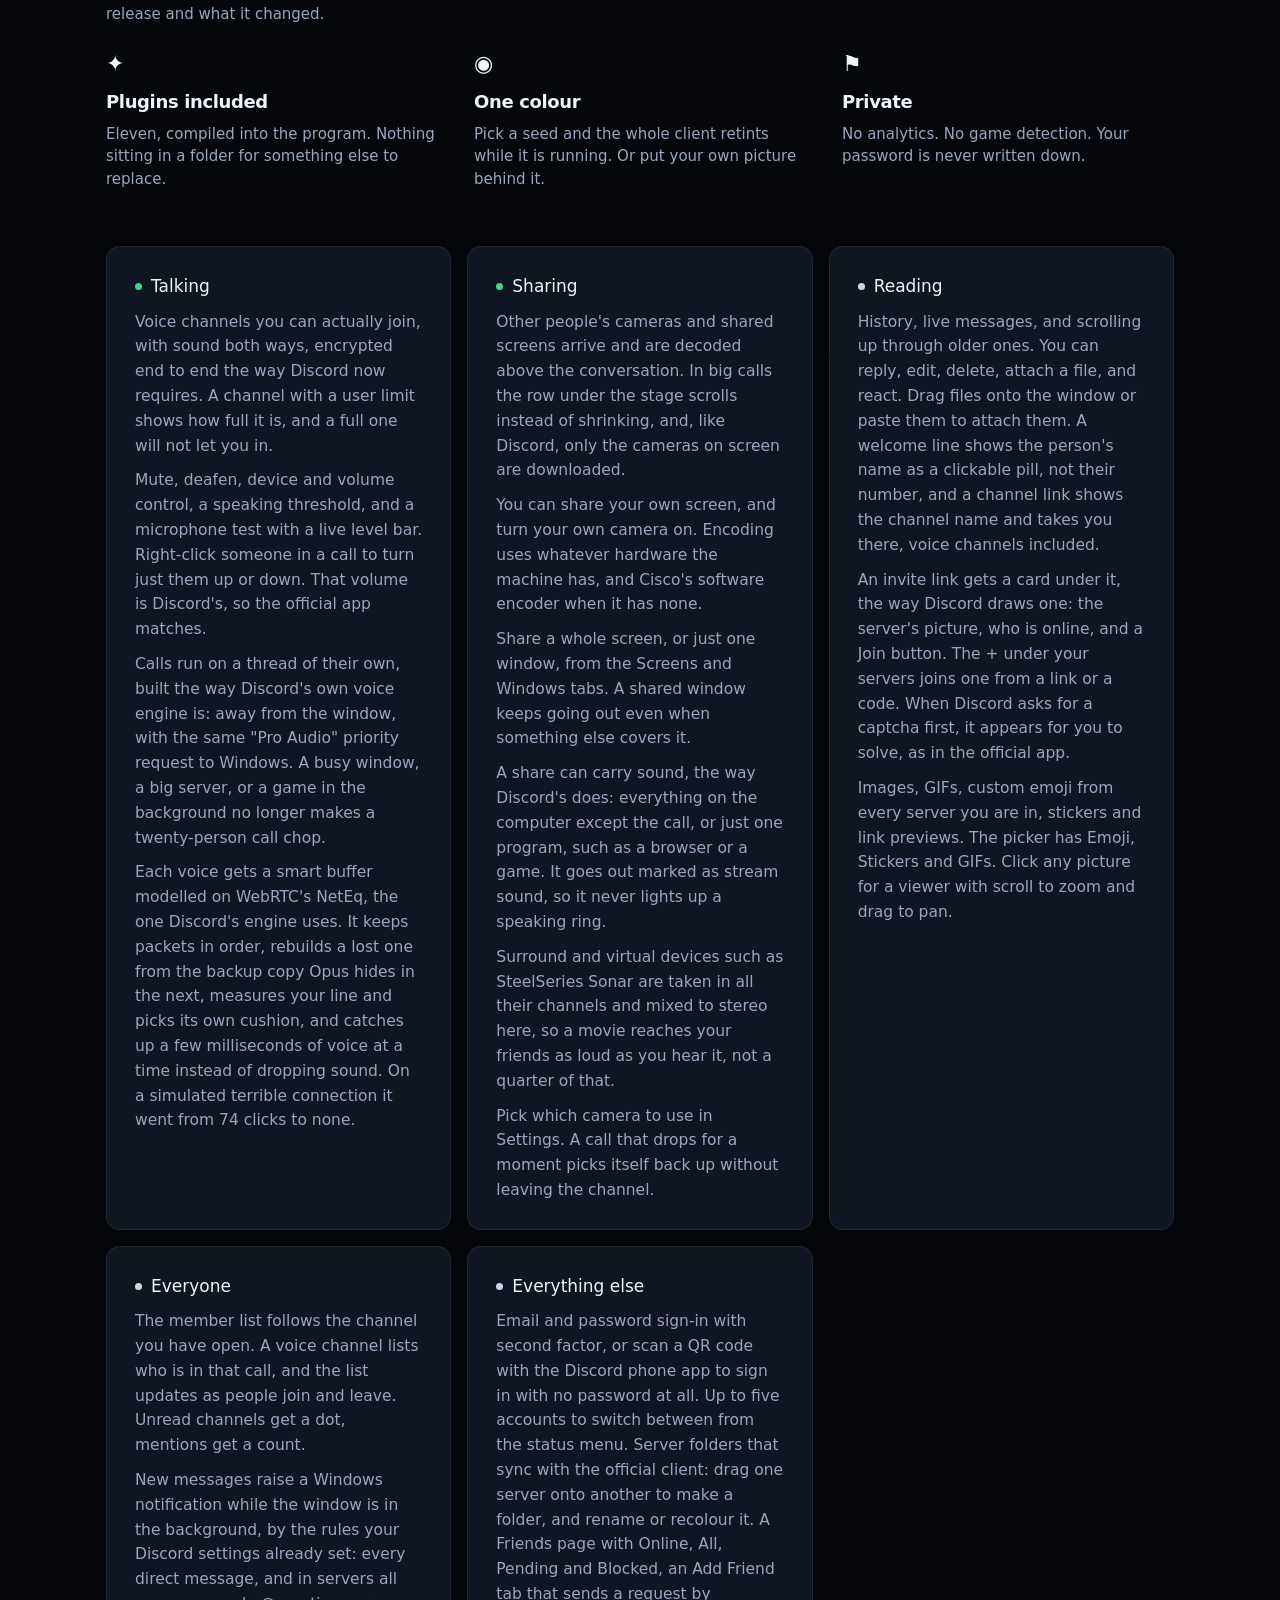
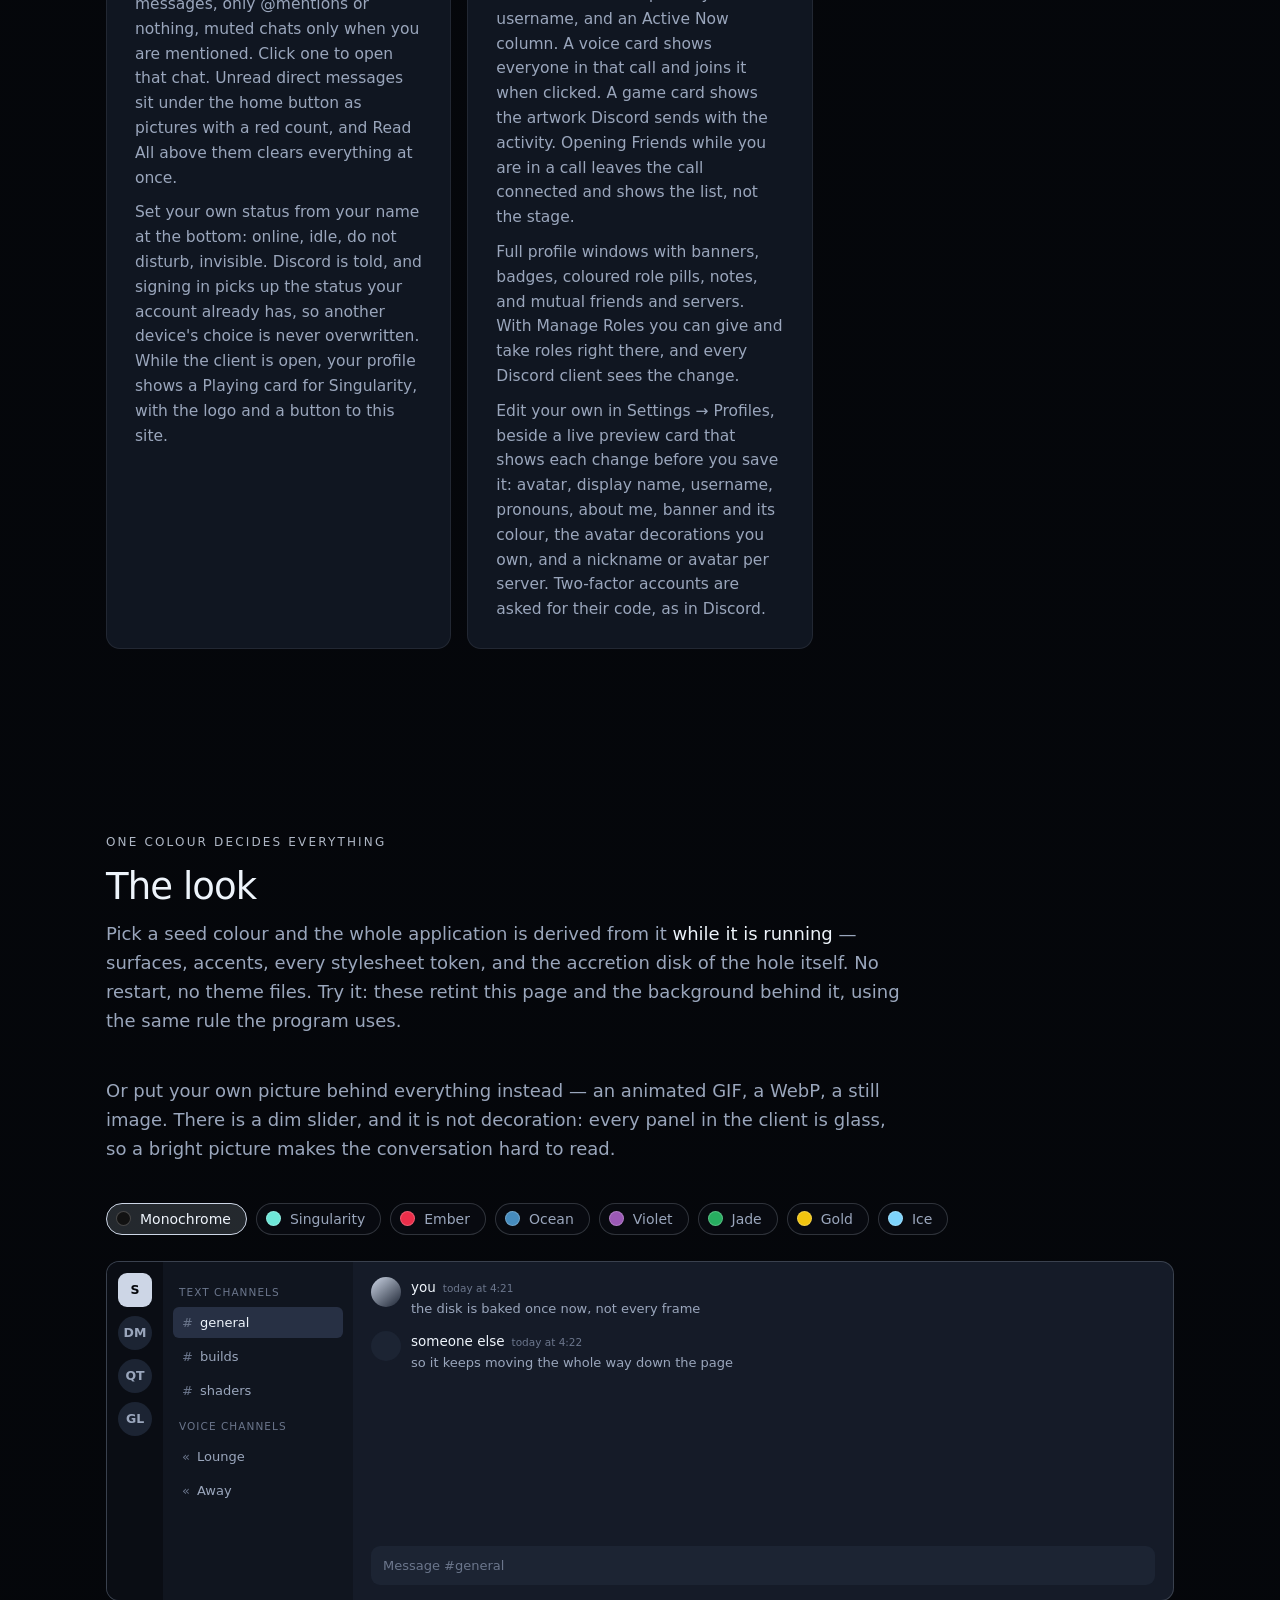
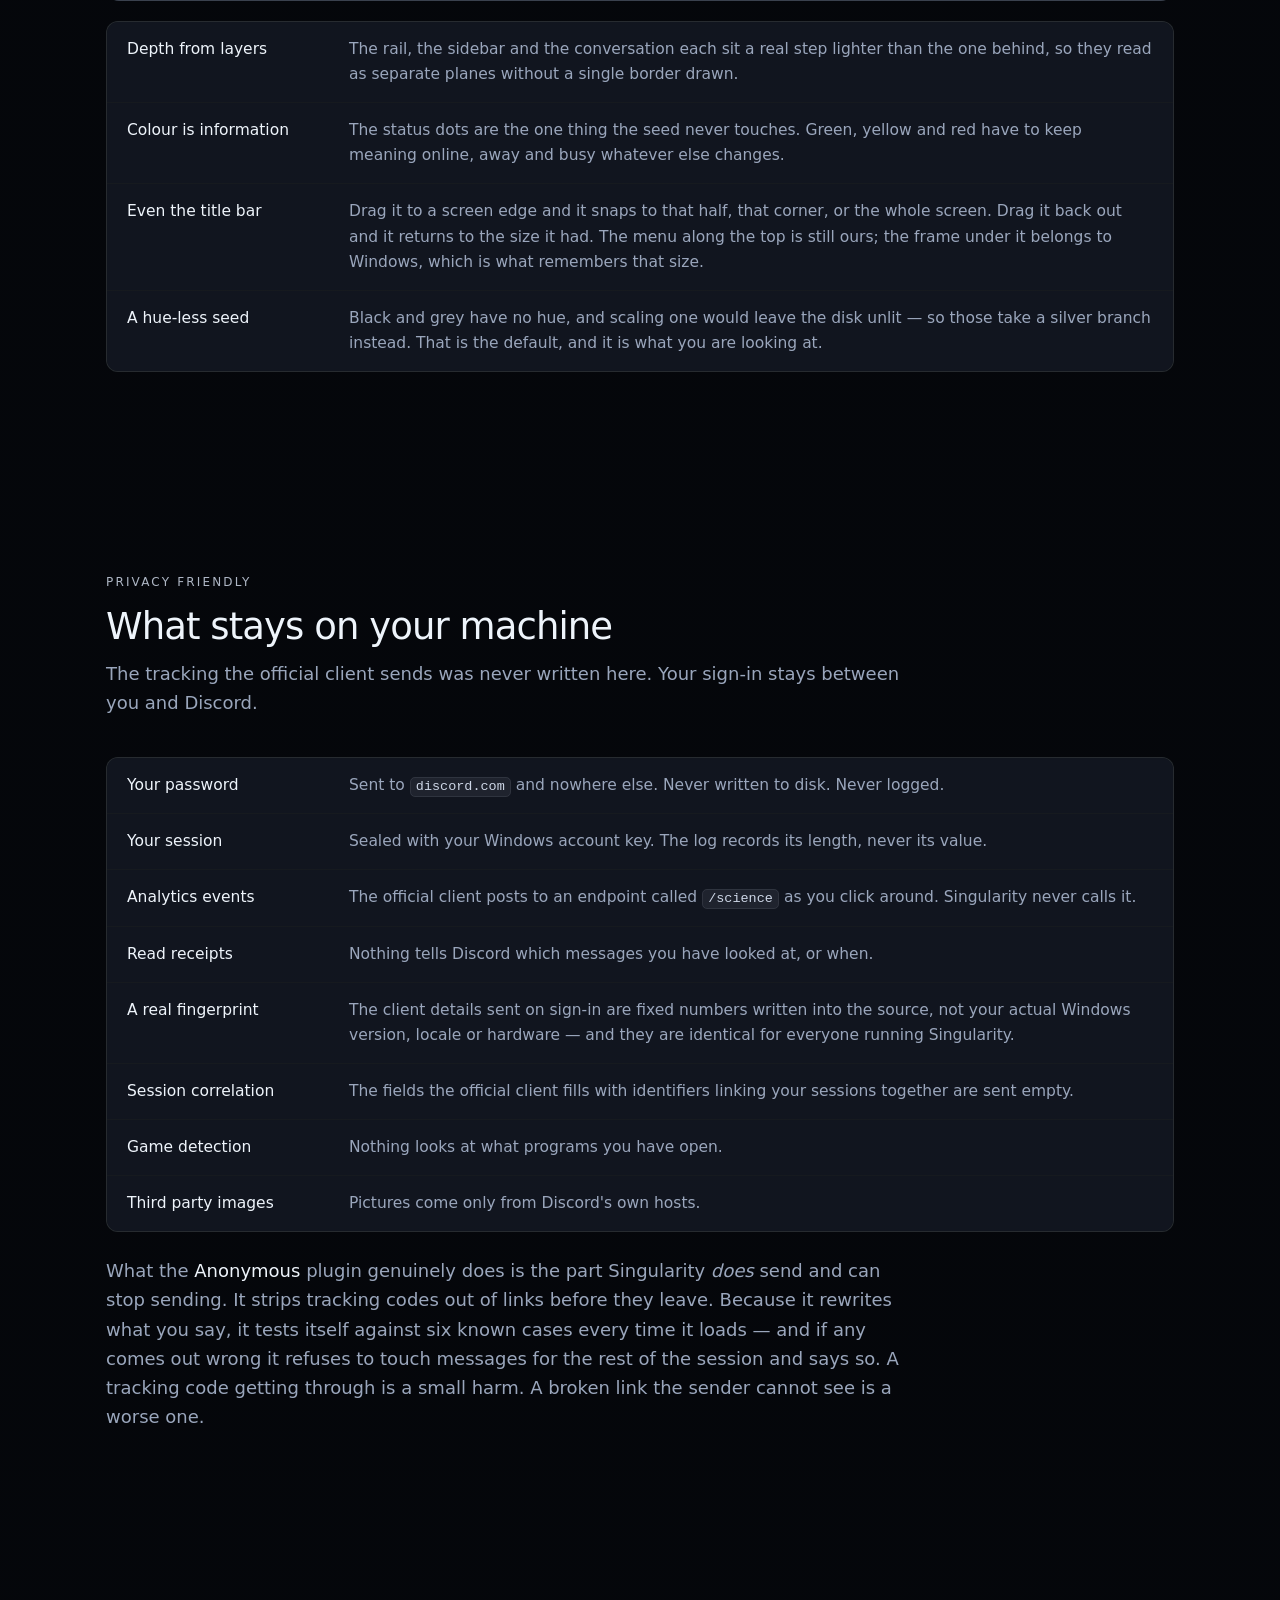
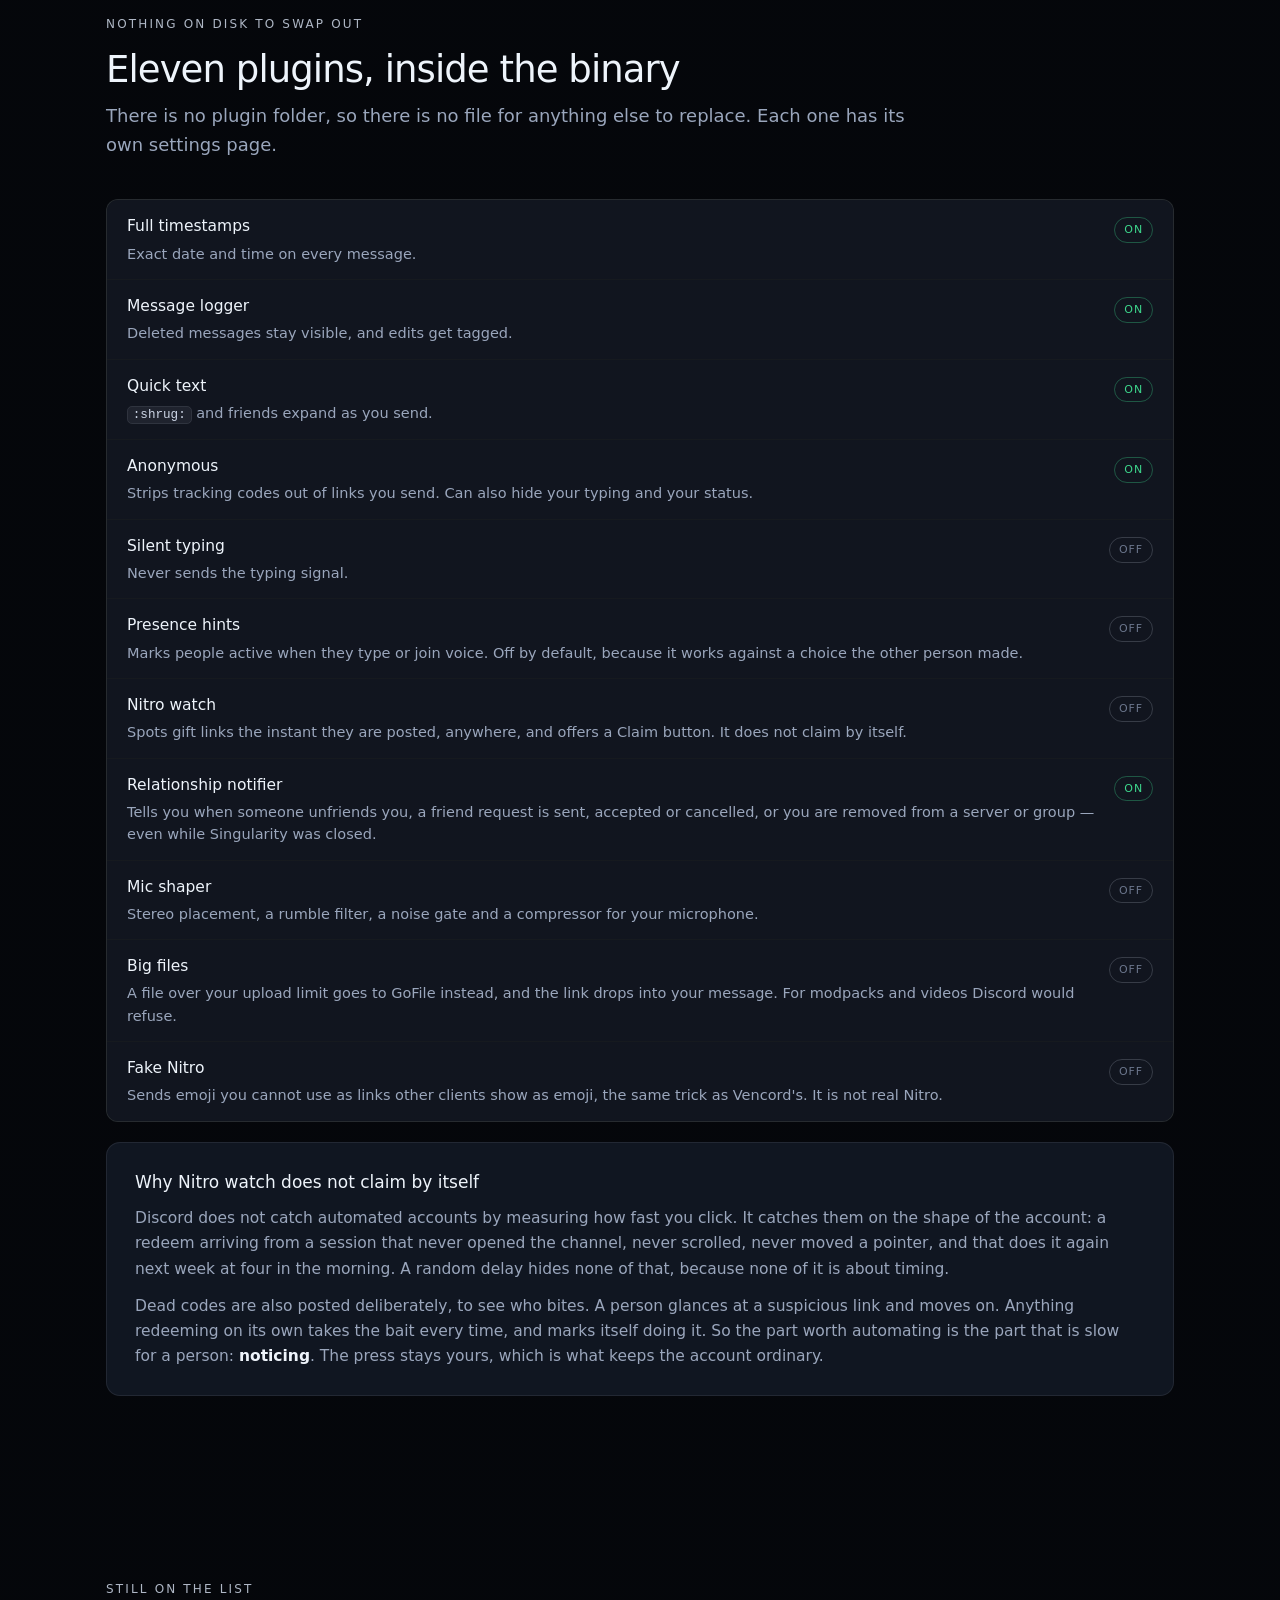
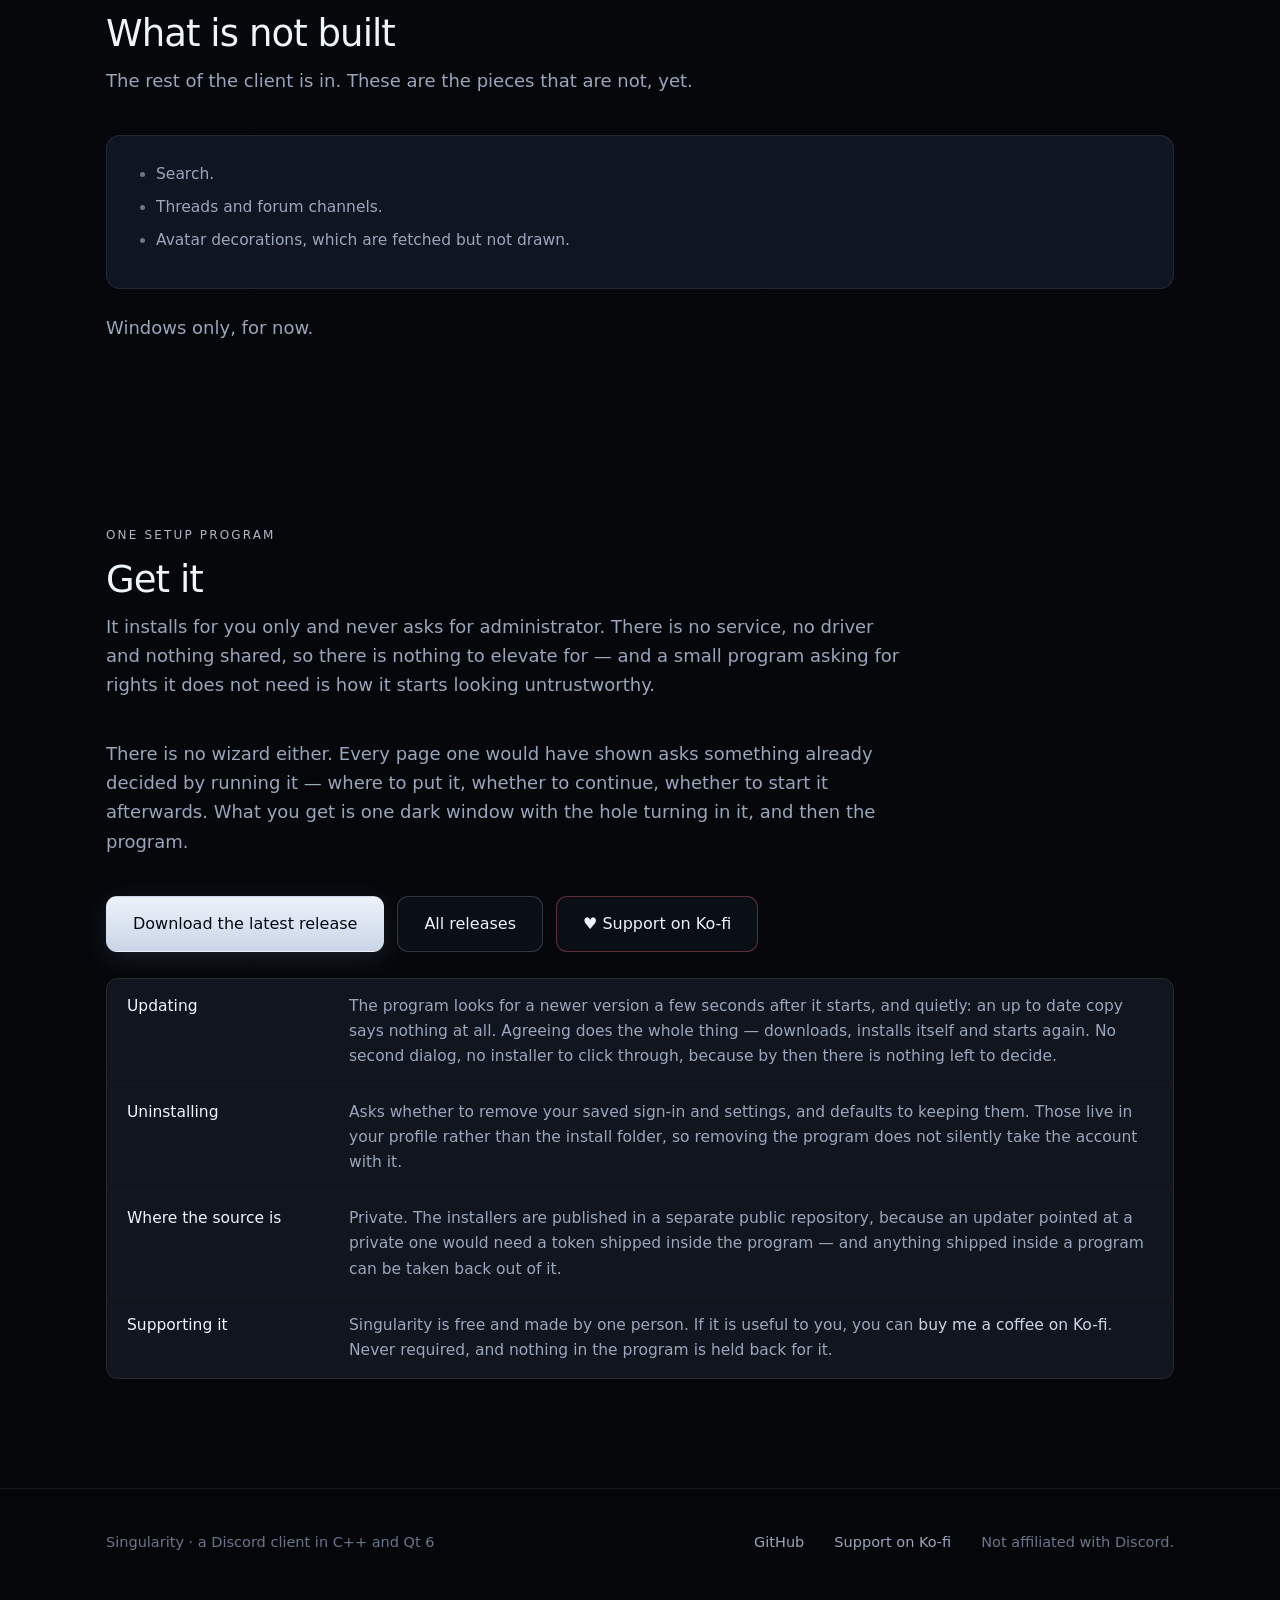
==== commit 0567ea6f: "Site: publish the 0.8.30 benchmark Discord used 1,012 MB of its own memory and six processes. Singul" ====
--- a/site/index.html
+++ b/site/index.html
@@ -48,7 +48,7 @@
         <a class="btn ghost support" href="https://ko-fi.com/codingiscool" target="_blank" rel="noopener">&#9829; Support on Ko-fi</a>
       </div>
 
-      <p class="meta" id="relmeta">Windows x64 · about 54 MB · installs for you only, no administrator prompt</p>
+      <p class="meta" id="relmeta">Windows x64 · about 62 MB · installs for you only, no administrator prompt</p>
 
       <div class="chips">
         <span class="chip">C++20</span>
@@ -66,7 +66,7 @@
 <section id="stats">
   <div class="wrap rise">
     <div class="slab">
-      <div><b>54 MB</b><span>the whole installer</span></div>
+      <div><b>62 MB</b><span>the whole installer</span></div>
       <div><b>0</b><span>browsers bundled</span></div>
       <div><b>0</b><span>plugin files on disk</span></div>
       <div><b>11</b><span>plugins compiled in</span></div>
@@ -85,30 +85,30 @@
 <section id="benchmark">
   <div class="wrap rise">
     <p class="kicker">Measured, not claimed</p>
-    <h2>Under a third of Discord's memory</h2>
-    <p class="lede">Singularity and the official Discord app, open side by side on the same text channel, measured for a minute at a time by a script anyone can run. Singularity was measured the way it is really used, playing an animated background. One process instead of six, a seventh of the threads, and a seventh of the RAM in use.</p>
+    <h2>Under a fifth of Discord's memory</h2>
+    <p class="lede">Discord keeps six processes awake, and 1,012 MB that belong to it alone, just to stay open. Singularity is one process and 178 MB. Nearly six times the memory, about ten times the threads, and more than twice the disk, spent on the same job. This client does not drag a browser along to do it.</p>
 
     <div class="slab" style="margin-bottom:22px">
-      <div><b>330 MB</b><span>private memory, vs 1,065 MB</span></div>
+      <div><b>178 MB</b><span>private memory, vs 1,012 MB</span></div>
       <div><b>1</b><span>process, vs 6</span></div>
-      <div><b>35</b><span>threads, vs 262</span></div>
+      <div><b>27</b><span>threads, vs 260</span></div>
       <div><b>203 MB</b><span>on disk, vs 490 MB</span></div>
     </div>
 
     <div class="bench-wrap">
       <table class="bench">
-        <tr><th></th><th>Singularity 0.8.4</th><th>Discord (app 1.0.9259)</th></tr>
-        <tr><td>Private memory</td><td class="win">330 MB</td><td>1,065 MB</td></tr>
-        <tr><td>RAM in use (working set)</td><td class="win">307 MB</td><td>2,177 MB</td></tr>
-        <tr><td>CPU, average</td><td>0.60%</td><td class="win">0.23%</td></tr>
-        <tr><td>CPU, peak</td><td class="win">1.03%</td><td>1.15%</td></tr>
+        <tr><th></th><th>Singularity 0.8.30</th><th>Discord (app 1.0.9259)</th></tr>
+        <tr><td>Private memory</td><td class="win">178 MB</td><td>1,012 MB</td></tr>
+        <tr><td>RAM in use (working set)</td><td class="win">75 MB</td><td>1,202 MB</td></tr>
+        <tr><td>CPU, average</td><td class="win">0.12%</td><td>0.32%</td></tr>
+        <tr><td>CPU, peak</td><td class="win">0.52%</td><td>2.10%</td></tr>
         <tr><td>Processes</td><td class="win">1</td><td>6</td></tr>
-        <tr><td>Threads</td><td class="win">35</td><td>262</td></tr>
+        <tr><td>Threads</td><td class="win">27</td><td>260</td></tr>
         <tr><td>Size on disk</td><td class="win">203 MB</td><td>490 MB</td></tr>
       </table>
     </div>
 
-    <p class="bench-note">The average of two 60-second runs, sampled every second, on an Intel Core i9-13900K with 32 GB of RAM under Windows 11 Pro, 25 September 2026. Both apps had been started a few minutes before, sat on the same text channel, and neither was in a call during the runs. Singularity was playing an animated GIF as its background; Discord has no animated background, and redrawing that GIF is most of Singularity's CPU here, which is why Discord wins on average CPU. Memory is summed over every process each app runs. Private memory is the fairer figure: the working set counts memory Discord's six processes share once for each of them. An earlier run on Singularity 0.8.0 measured 639 MB and 107 threads; that version had a bug in how chat videos were played, fixed in 0.8.1. Calls and screen share have not been compared yet. The script and the raw results are in <a href="https://github.com/CodingIsCoolFr/singularity-updates/tree/main/benchmark">singularity-updates/benchmark</a>.</p>
+    <p class="bench-note">The average of two 60-second runs, sampled every second, on an Intel Core i9-13900K with 32 GB of RAM under Windows 11 Pro, 27 September 2026. Both apps were already open and neither was in a call. Singularity had an animated background chosen, but its own log recorded zero redraws a second while the samples ran, so the CPU here is the cost of sitting idle, not of playing that picture. With the picture actually moving, the 0.8.4 run was 0.60% against Discord's 0.23%. Memory is summed over every process each app runs. Private memory is the fairer figure: the working set counts memory Discord's six processes share once for each of them, and Windows had trimmed Singularity's working set while its window was not in front. An earlier run on 0.8.0 measured 639 MB and 107 threads; that version had a bug in how chat videos were played, fixed in 0.8.1. Calls and screen share have not been compared yet. The script and the raw results are in <a href="https://github.com/CodingIsCoolFr/singularity-updates/tree/main/benchmark">singularity-updates/benchmark</a>.</p>
   </div>
 </section>
 
--- a/site/style.css
+++ b/site/style.css
@@ -212,14 +212,21 @@
     edge anywhere for the eye to catch. The program's sign-in window does the
     same thing, and for the same reason: a bordered card over a picture always
     looks pasted on. */
+/*  The shade reaches 140px left of the words and fades in there, and fades
+    out top and bottom, so the text never sits on a hard edge. */
 .hero-inner {
-    max-width: 660px;
-    padding: 34px 120px 36px 0;
+    max-width: 800px;
+    margin-left: -140px;
+    padding: 58px 120px 60px 140px;
     background: linear-gradient(90deg,
-        rgba(5, 7, 11, 0.92) 0%,
-        rgba(5, 7, 11, 0.80) 42%,
-        rgba(5, 7, 11, 0.32) 76%,
+        transparent 0%,
+        rgba(5, 7, 11, 0.88) 15%,
+        rgba(5, 7, 11, 0.92) 22%,
+        rgba(5, 7, 11, 0.80) 52%,
+        rgba(5, 7, 11, 0.32) 82%,
         transparent 100%);
+    -webkit-mask-image: linear-gradient(180deg, transparent 0, #000 44px, #000 calc(100% - 44px), transparent 100%);
+    mask-image: linear-gradient(180deg, transparent 0, #000 44px, #000 calc(100% - 44px), transparent 100%);
 }
 
 h1 {
@@ -520,7 +527,16 @@
 footer .push { margin-left: auto; }
 
 @media (max-width: 780px) {
-    .hero-inner { padding-right: 26px; }
+    /* No room to reach left on a phone: the page would scroll sideways. */
+    .hero-inner {
+        margin-left: 0;
+        padding: 52px 26px 54px 0;
+        background: linear-gradient(90deg,
+            rgba(5, 7, 11, 0.92) 0%,
+            rgba(5, 7, 11, 0.80) 42%,
+            rgba(5, 7, 11, 0.32) 76%,
+            transparent 100%);
+    }
     section { padding: 66px 0; }
     body { font-size: 16px; }
 }
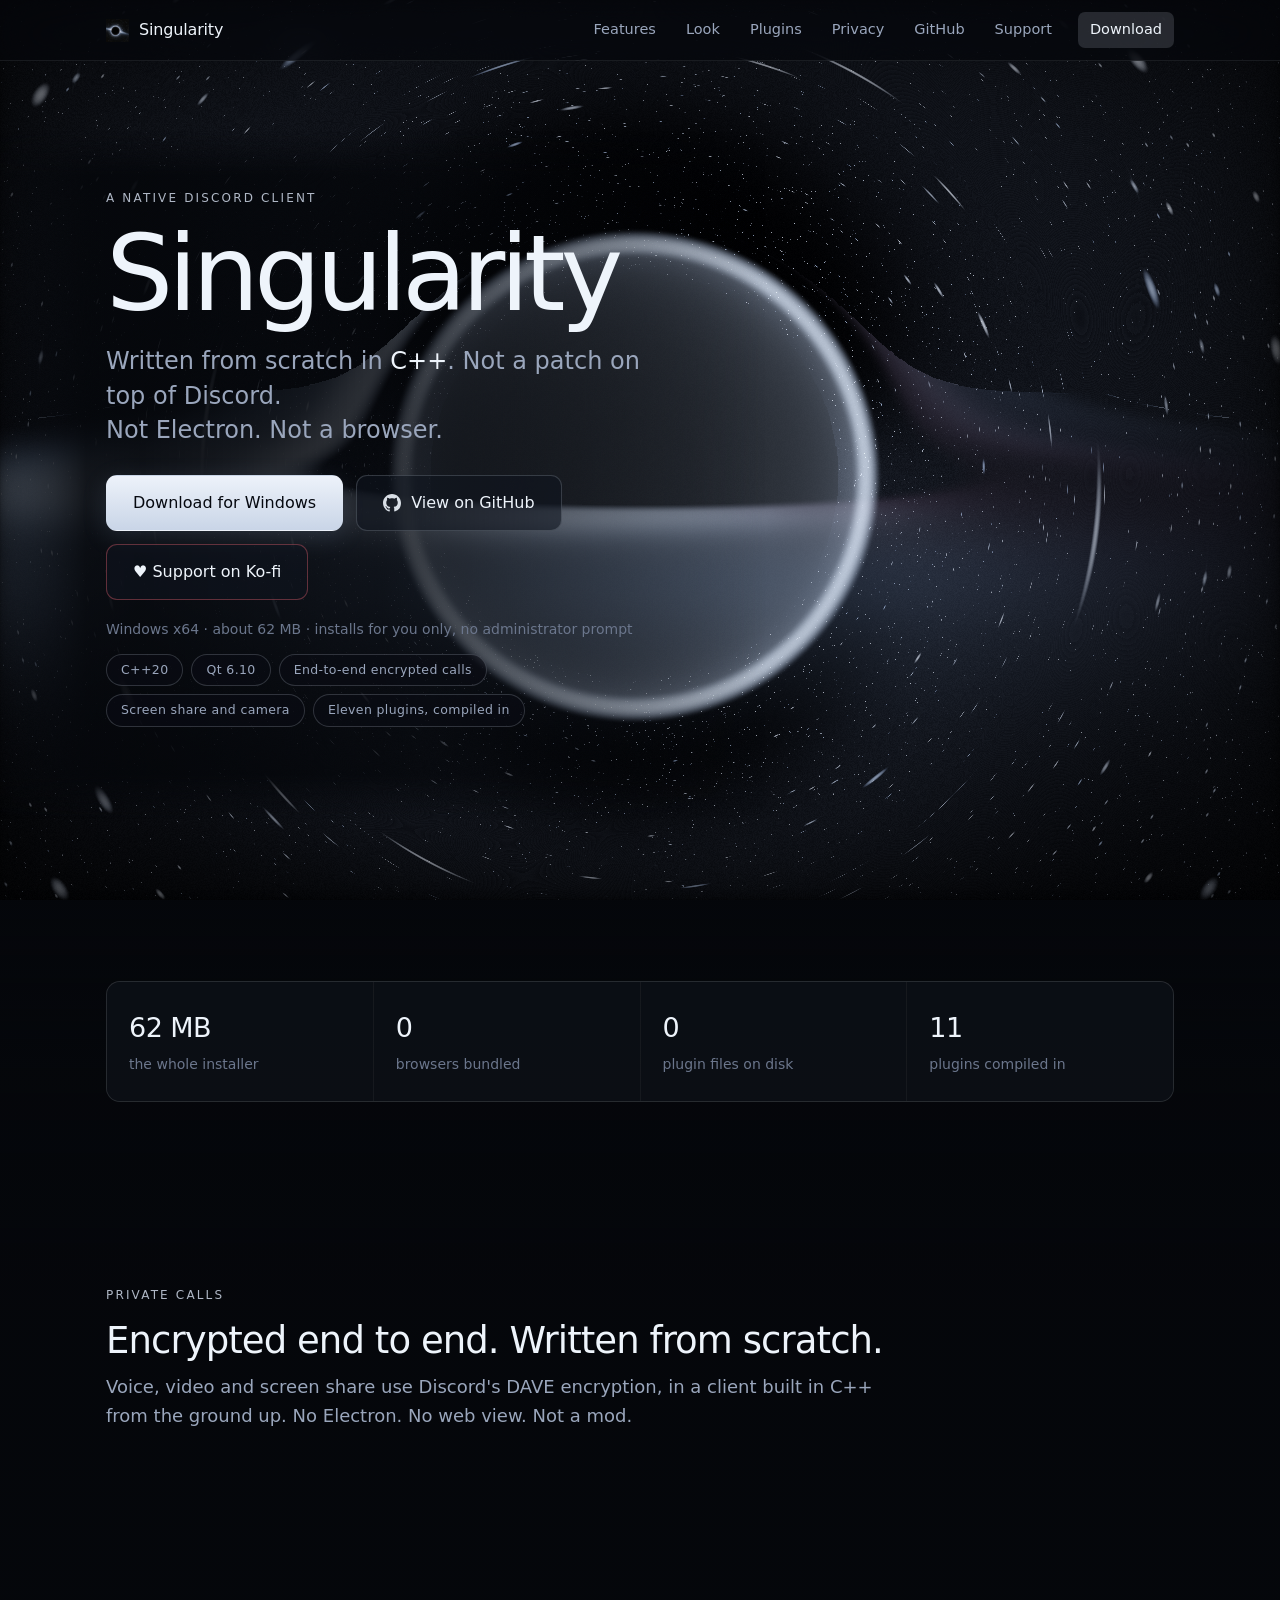
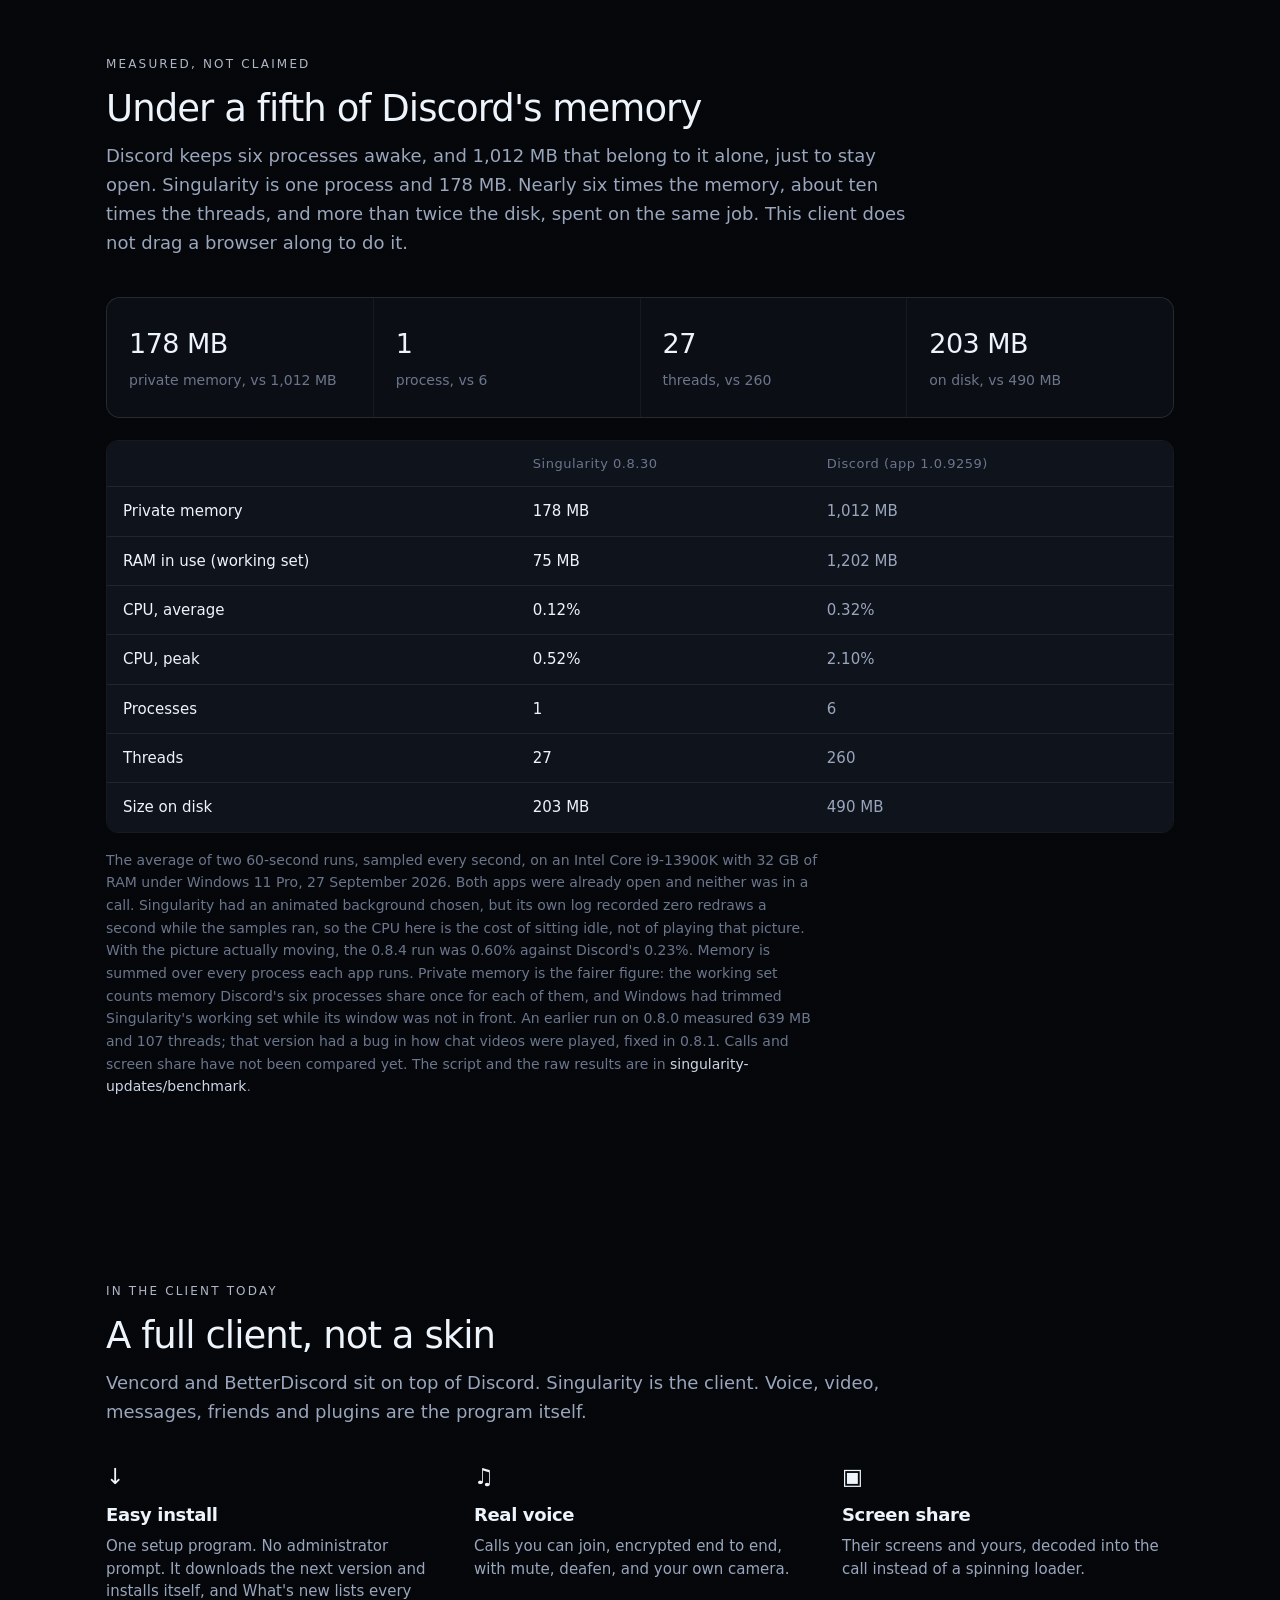
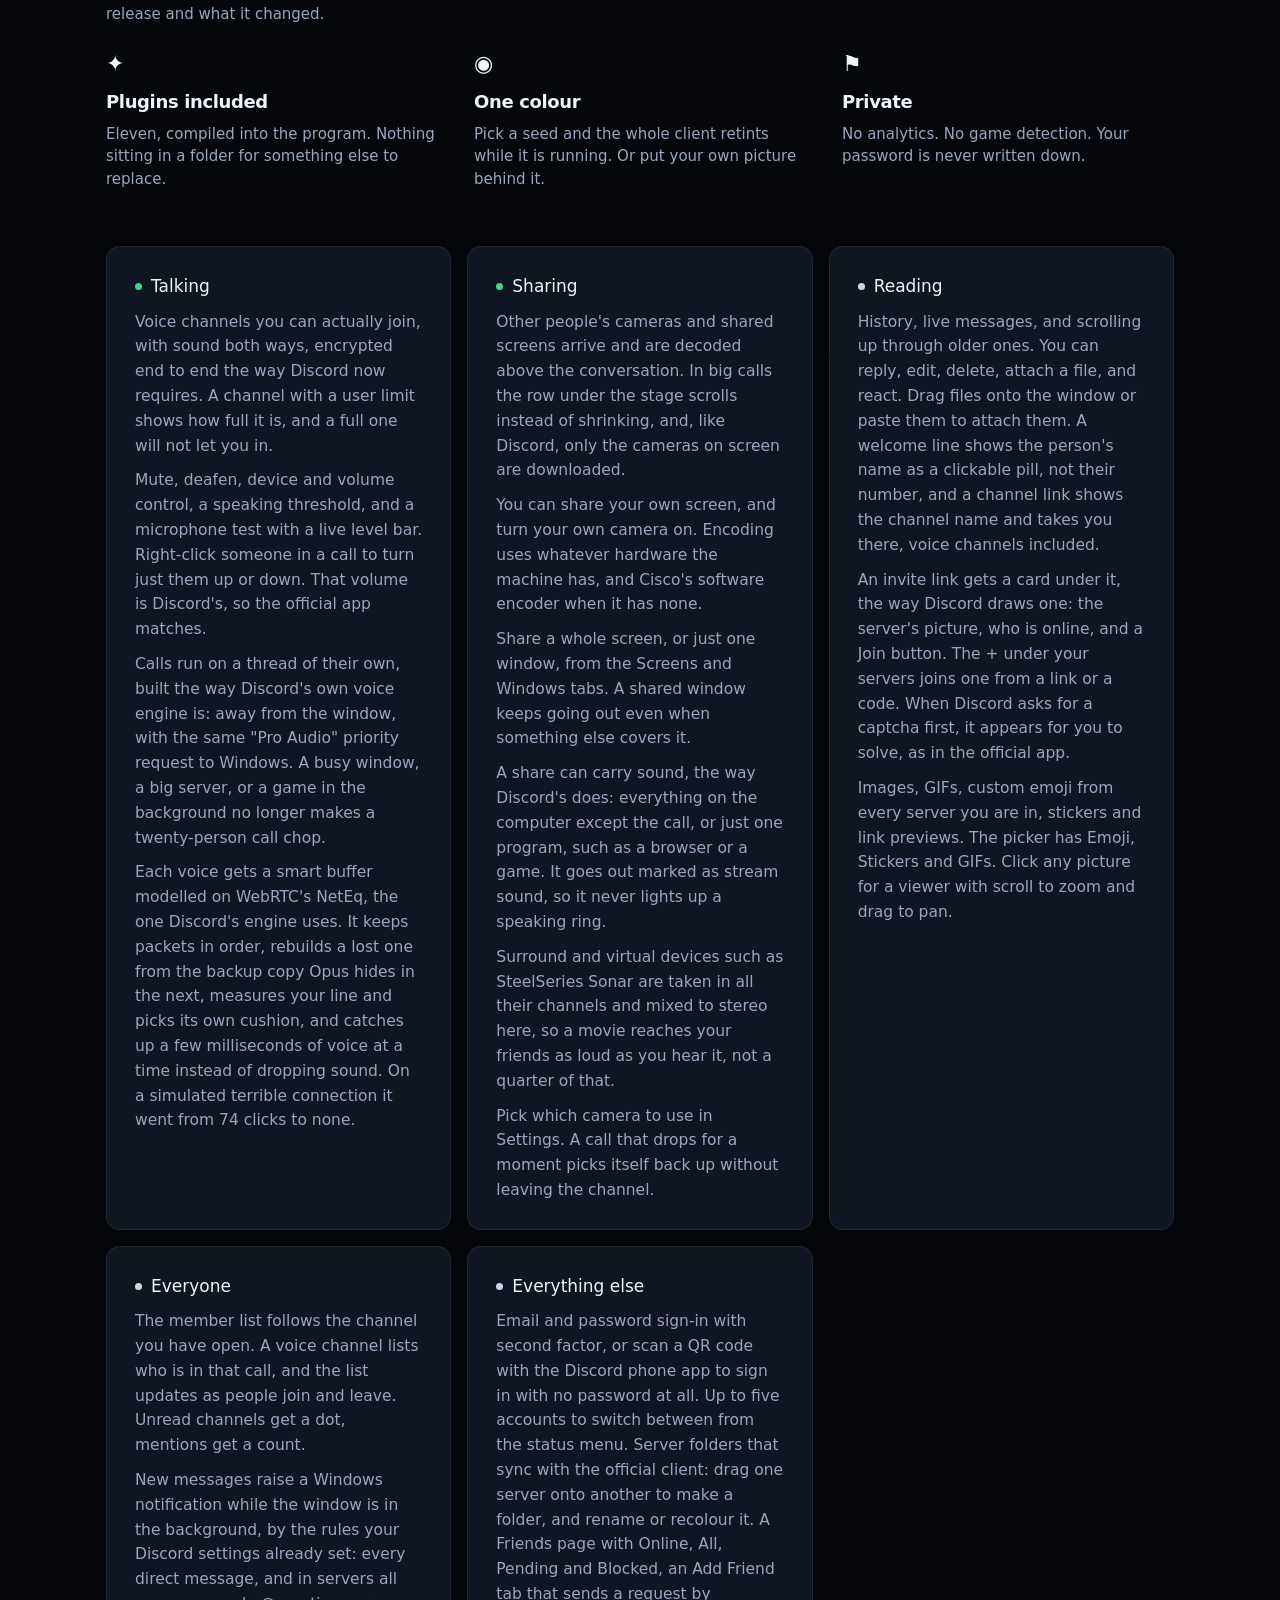
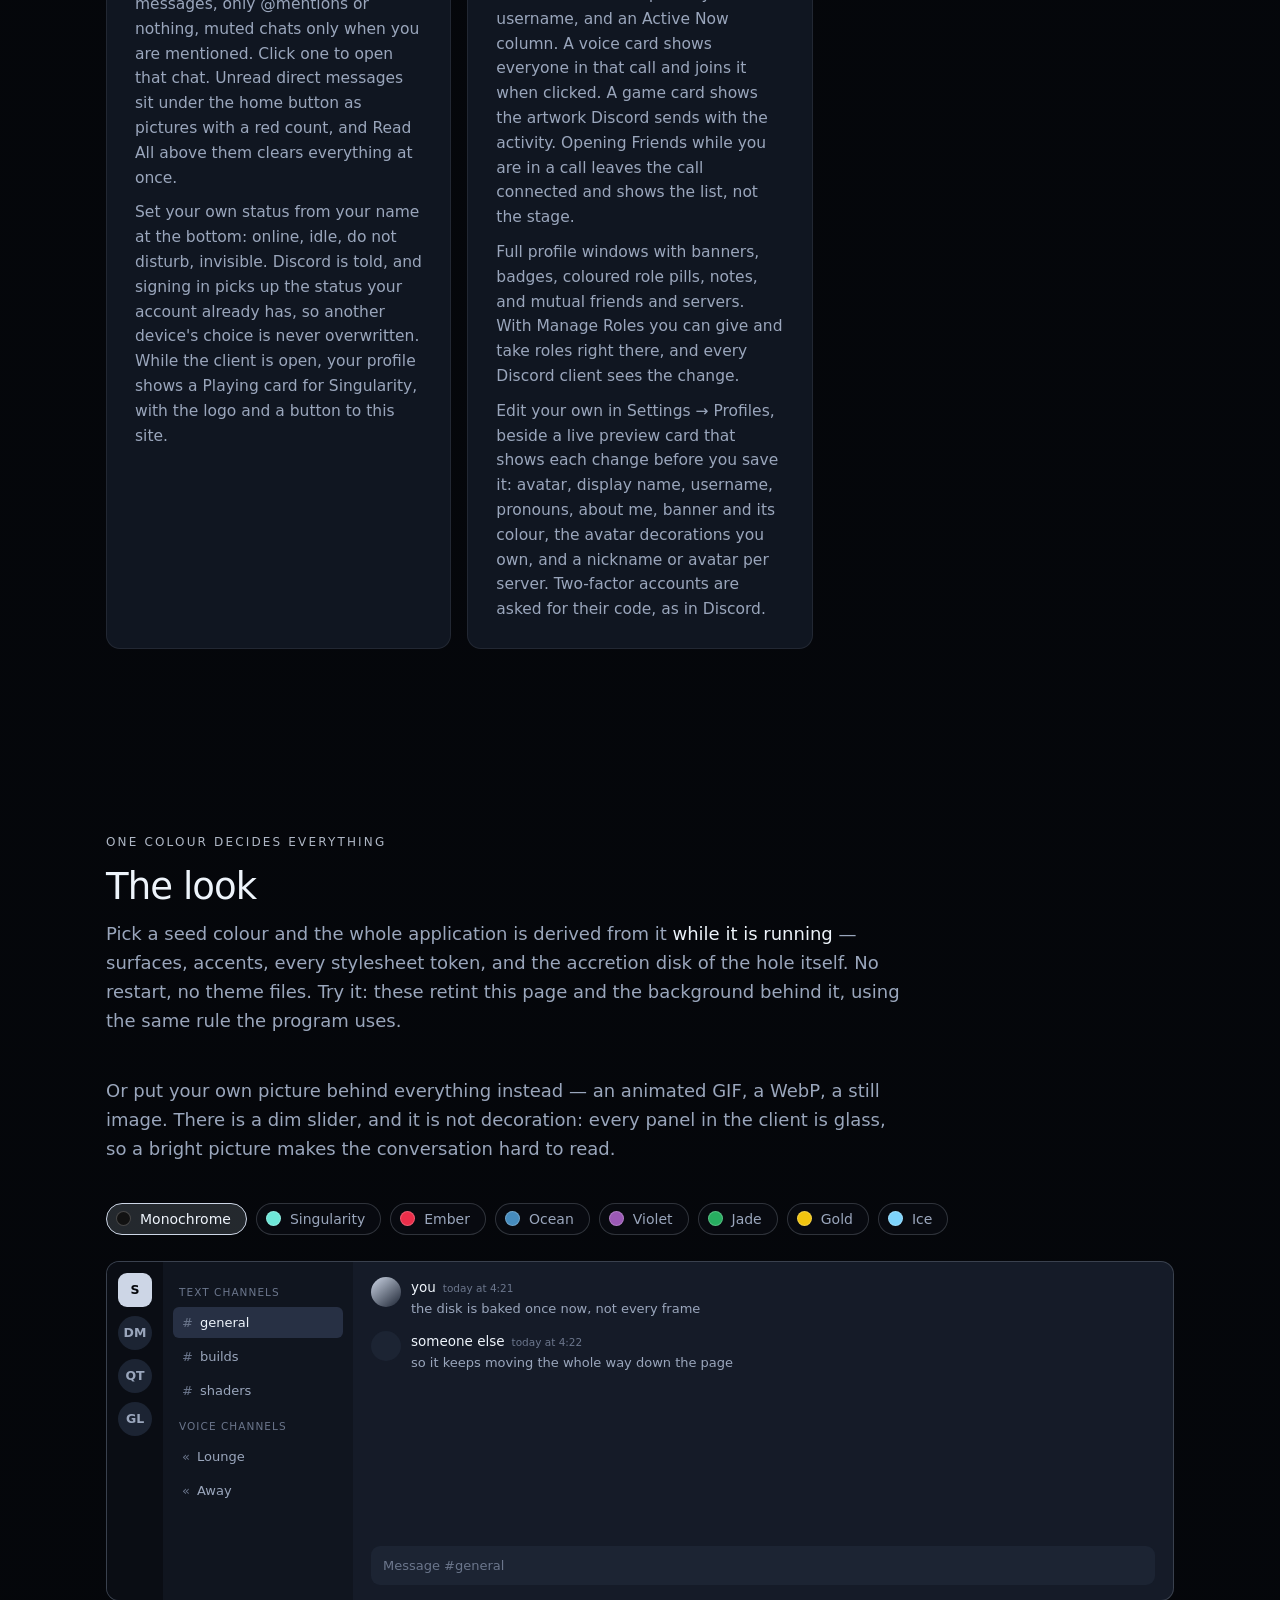
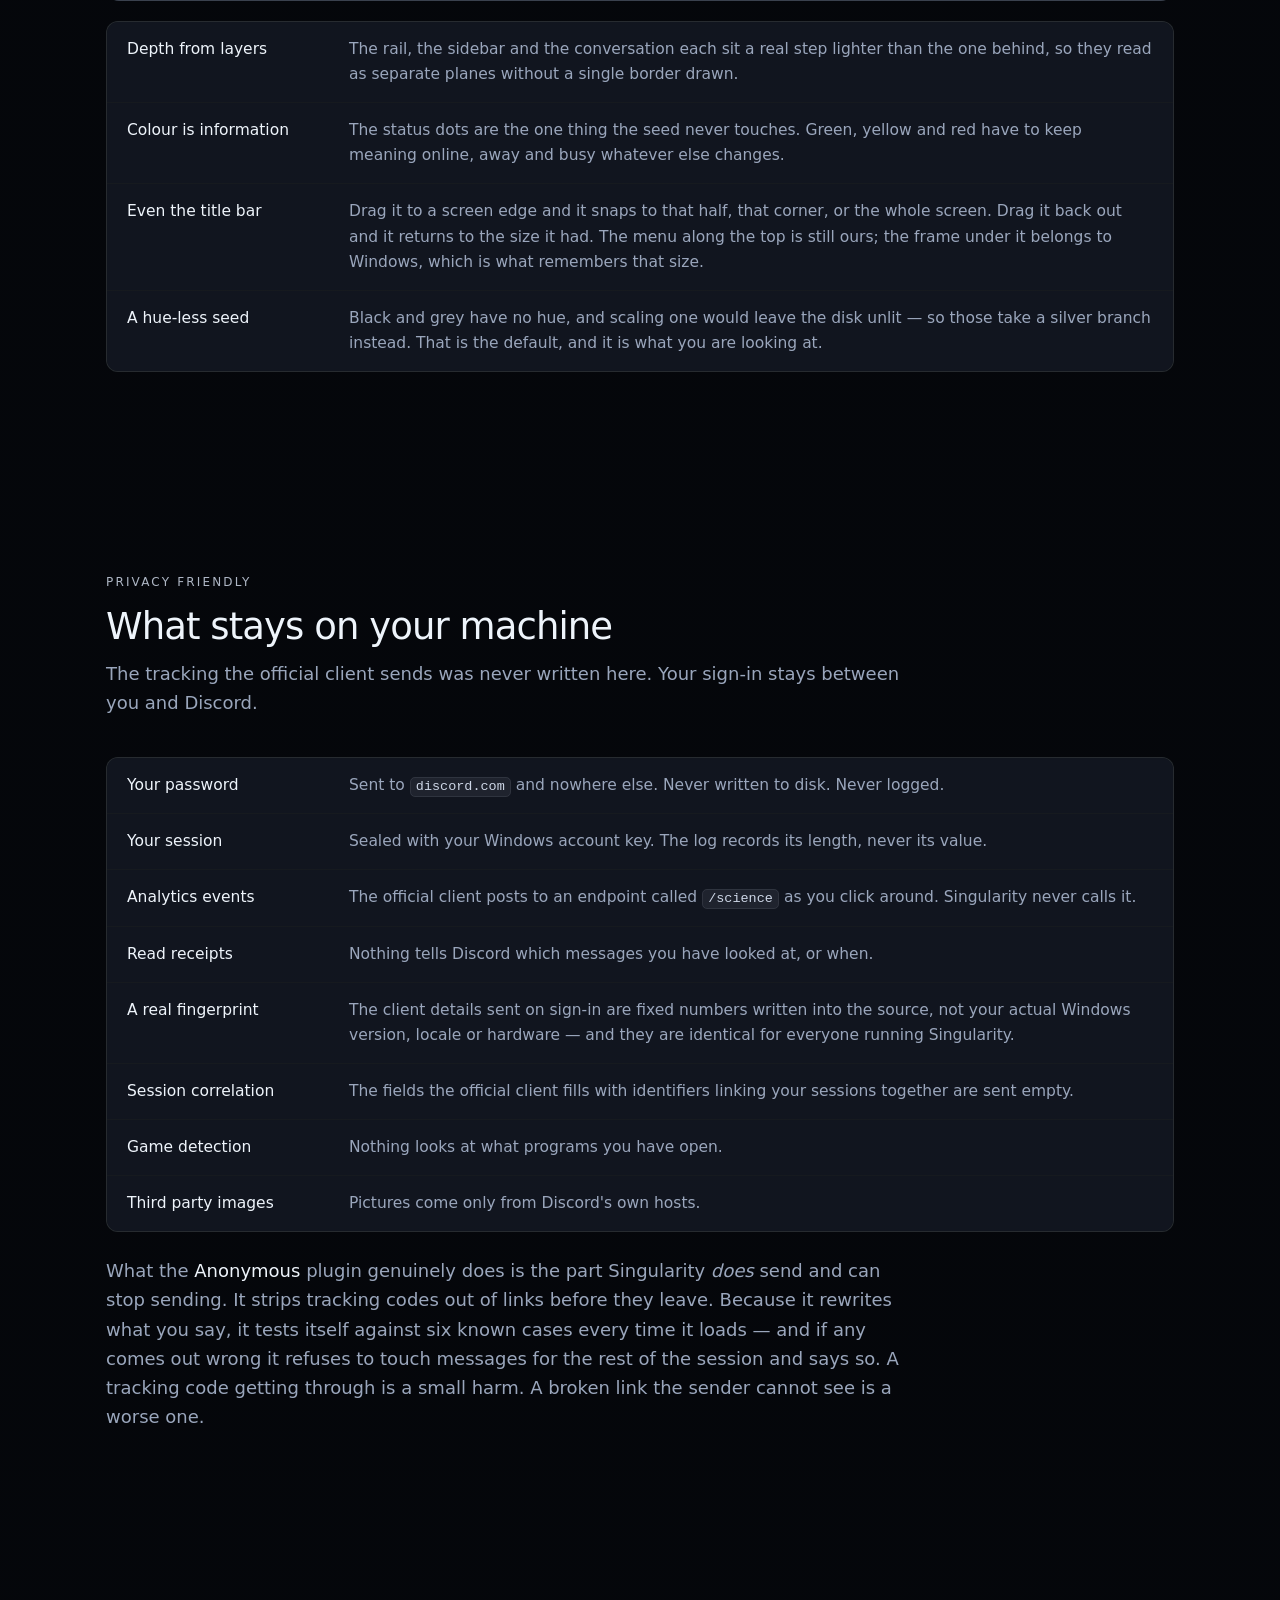
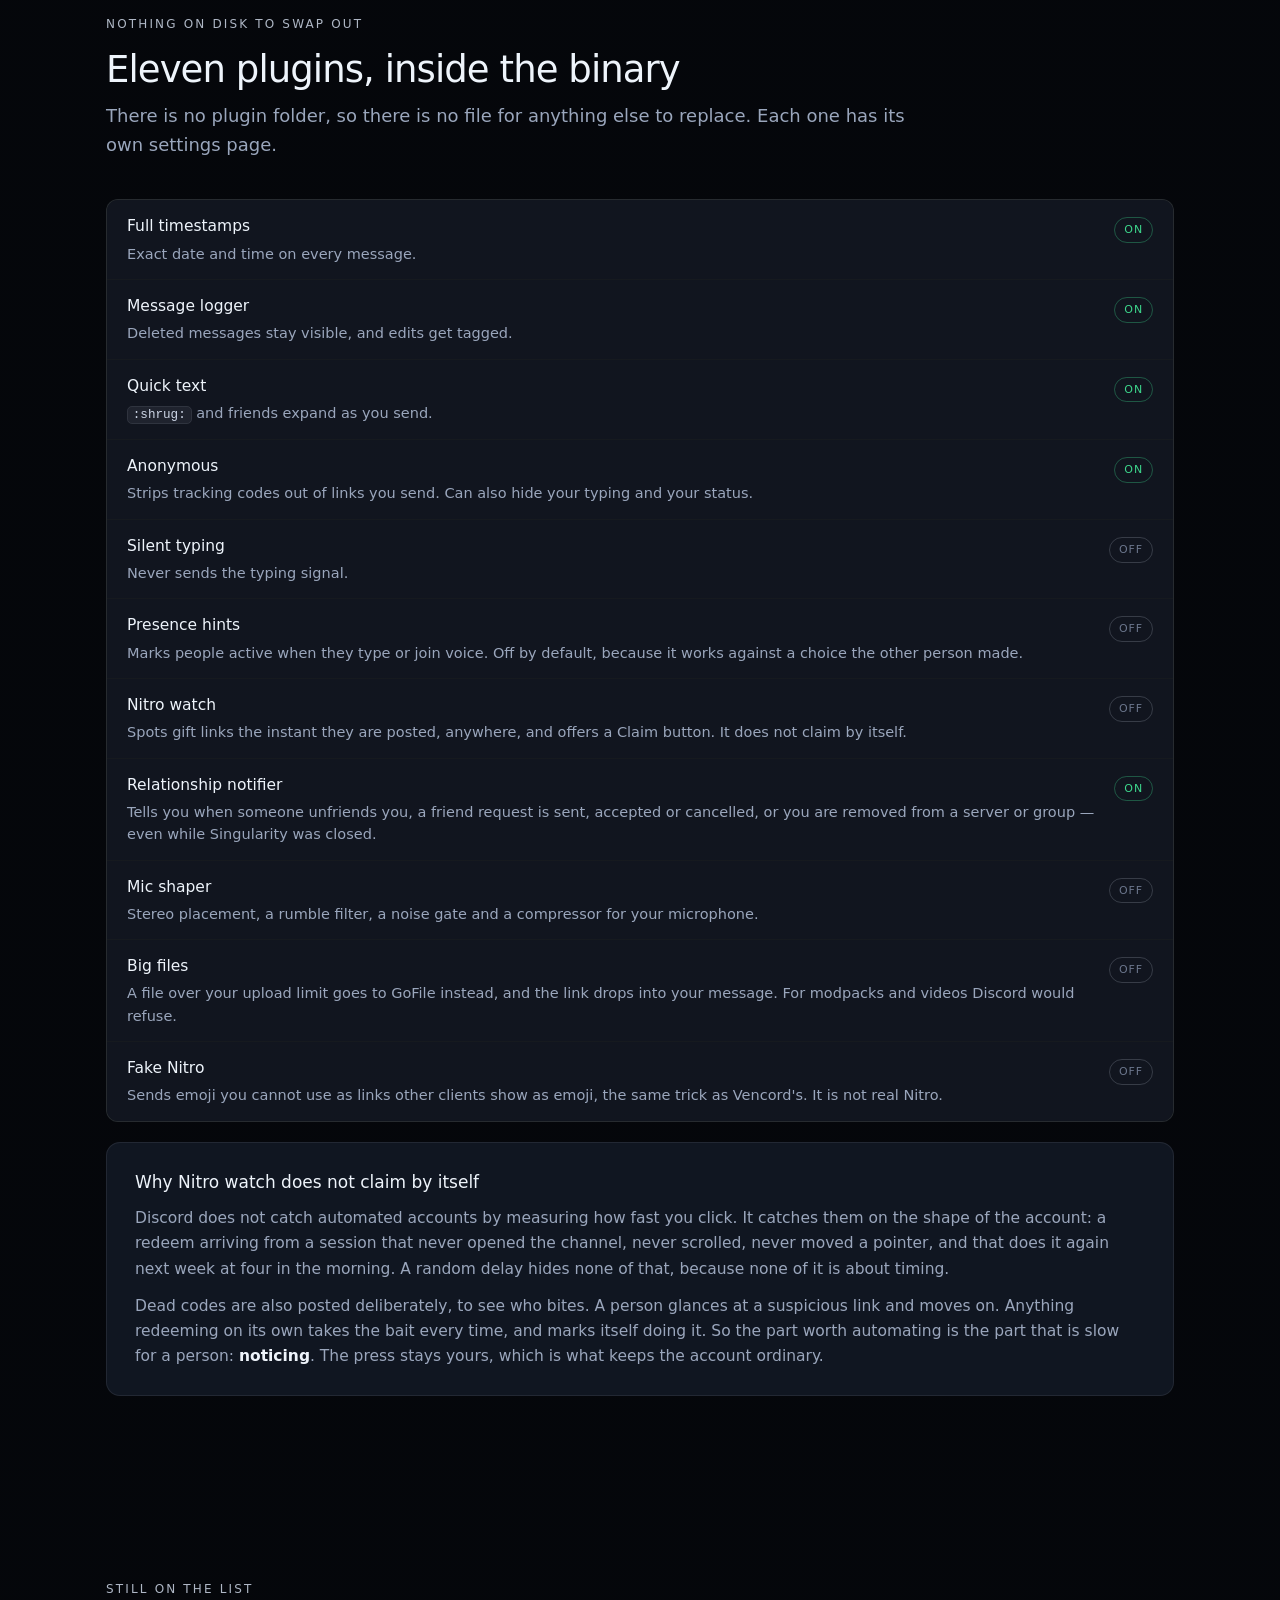
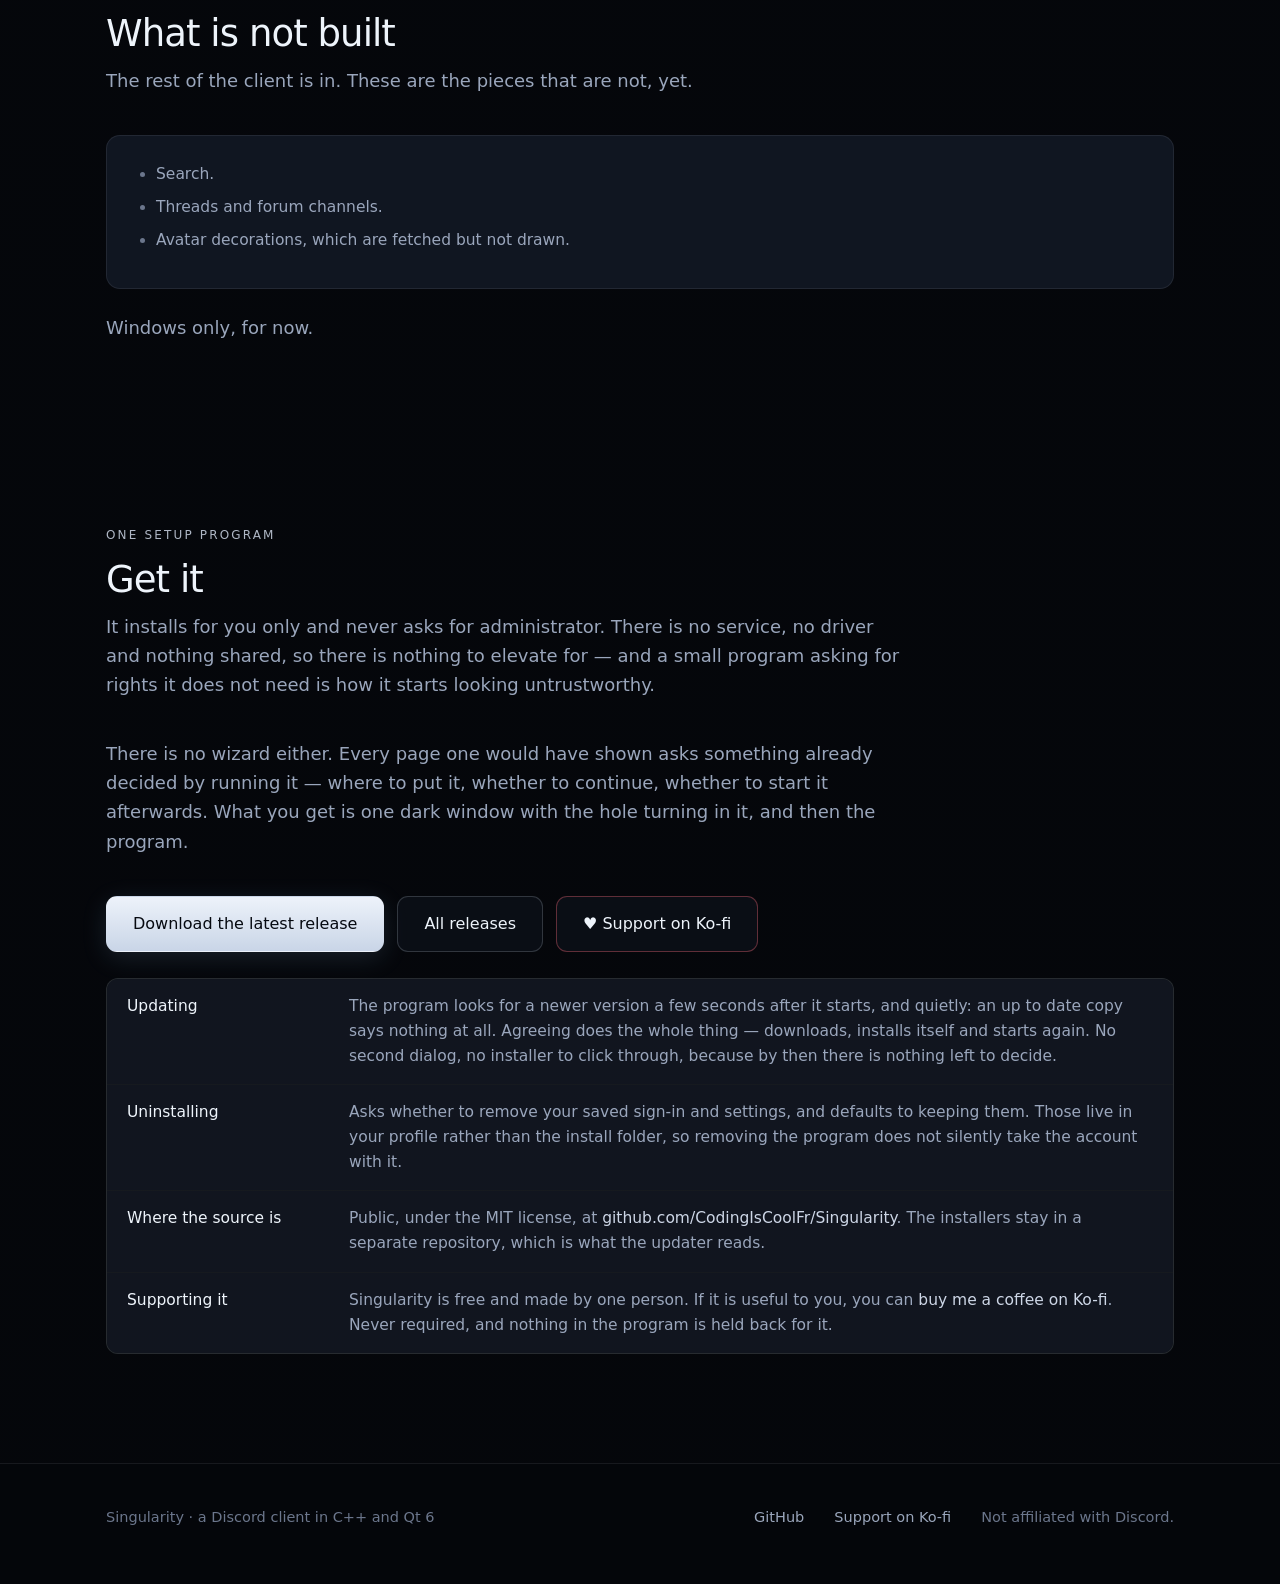
==== commit 57df5527: "Open the source under MIT The repository was private and had no license. It is MIT now, and the site" ====
--- a/site/index.html
+++ b/site/index.html
@@ -28,7 +28,7 @@
       <a href="#look" class="hideable">Look</a>
       <a href="#plugins" class="hideable">Plugins</a>
       <a href="#privacy" class="hideable">Privacy</a>
-      <a href="https://github.com/CodingIsCoolFr/singularity-updates" target="_blank" rel="noopener">GitHub</a>
+      <a href="https://github.com/CodingIsCoolFr/Singularity" target="_blank" rel="noopener">GitHub</a>
       <a href="https://ko-fi.com/codingiscool" target="_blank" rel="noopener">Support</a>
       <a href="#get" class="get">Download</a>
     </div>
@@ -44,7 +44,7 @@
 
       <div class="cta">
         <a class="btn primary" id="download" href="https://github.com/CodingIsCoolFr/singularity-updates/releases/latest">Download for Windows</a>
-        <a class="btn ghost" href="https://github.com/CodingIsCoolFr/singularity-updates" target="_blank" rel="noopener"><svg class="gh" viewBox="0 0 16 16" width="18" height="18" aria-hidden="true"><path fill="currentColor" d="M8 0C3.58 0 0 3.58 0 8c0 3.54 2.29 6.53 5.47 7.59.4.07.55-.17.55-.38 0-.19-.01-.82-.01-1.49-2.01.37-2.53-.49-2.69-.94-.09-.23-.48-.94-.82-1.13-.28-.15-.68-.52-.01-.53.63-.01 1.08.58 1.23.82.72 1.21 1.87.87 2.33.66.07-.52.28-.87.51-1.07-1.78-.2-3.64-.89-3.64-3.95 0-.87.31-1.59.82-2.15-.08-.2-.36-1.02.08-2.12 0 0 .67-.21 2.2.82.64-.18 1.32-.27 2-.27.68 0 1.36.09 2 .27 1.53-1.04 2.2-.82 2.2-.82.44 1.1.16 1.92.08 2.12.51.56.82 1.27.82 2.15 0 3.07-1.87 3.75-3.65 3.95.29.25.54.73.54 1.48 0 1.07-.01 1.93-.01 2.2 0 .21.15.46.55.38A8.013 8.013 0 0016 8c0-4.42-3.58-8-8-8z"/></svg> View on GitHub</a>
+        <a class="btn ghost" href="https://github.com/CodingIsCoolFr/Singularity" target="_blank" rel="noopener"><svg class="gh" viewBox="0 0 16 16" width="18" height="18" aria-hidden="true"><path fill="currentColor" d="M8 0C3.58 0 0 3.58 0 8c0 3.54 2.29 6.53 5.47 7.59.4.07.55-.17.55-.38 0-.19-.01-.82-.01-1.49-2.01.37-2.53-.49-2.69-.94-.09-.23-.48-.94-.82-1.13-.28-.15-.68-.52-.01-.53.63-.01 1.08.58 1.23.82.72 1.21 1.87.87 2.33.66.07-.52.28-.87.51-1.07-1.78-.2-3.64-.89-3.64-3.95 0-.87.31-1.59.82-2.15-.08-.2-.36-1.02.08-2.12 0 0 .67-.21 2.2.82.64-.18 1.32-.27 2-.27.68 0 1.36.09 2 .27 1.53-1.04 2.2-.82 2.2-.82.44 1.1.16 1.92.08 2.12.51.56.82 1.27.82 2.15 0 3.07-1.87 3.75-3.65 3.95.29.25.54.73.54 1.48 0 1.07-.01 1.93-.01 2.2 0 .21.15.46.55.38A8.013 8.013 0 0016 8c0-4.42-3.58-8-8-8z"/></svg> View on GitHub</a>
         <a class="btn ghost support" href="https://ko-fi.com/codingiscool" target="_blank" rel="noopener">&#9829; Support on Ko-fi</a>
       </div>
 
@@ -308,7 +308,7 @@
     <dl class="rows">
       <div class="row"><dt>Updating</dt><dd>The program looks for a newer version a few seconds after it starts, and quietly: an up to date copy says nothing at all. Agreeing does the whole thing — downloads, installs itself and starts again. No second dialog, no installer to click through, because by then there is nothing left to decide.</dd></div>
       <div class="row"><dt>Uninstalling</dt><dd>Asks whether to remove your saved sign-in and settings, and defaults to keeping them. Those live in your profile rather than the install folder, so removing the program does not silently take the account with it.</dd></div>
-      <div class="row"><dt>Where the source is</dt><dd>Private. The installers are published in a separate public repository, because an updater pointed at a private one would need a token shipped inside the program — and anything shipped inside a program can be taken back out of it.</dd></div>
+      <div class="row"><dt>Where the source is</dt><dd>Public, under the MIT license, at <a href="https://github.com/CodingIsCoolFr/Singularity" target="_blank" rel="noopener">github.com/CodingIsCoolFr/Singularity</a>. The installers stay in a separate repository, which is what the updater reads.</dd></div>
       <div class="row"><dt>Supporting it</dt><dd>Singularity is free and made by one person. If it is useful to you, you can <a href="https://ko-fi.com/codingiscool" target="_blank" rel="noopener">buy me a coffee on Ko-fi</a>. Never required, and nothing in the program is held back for it.</dd></div>
     </dl>
   </div>
@@ -319,7 +319,7 @@
 <footer>
   <div class="wrap">
     <span>Singularity · a Discord client in C++ and Qt 6</span>
-    <span class="push"><a href="https://github.com/CodingIsCoolFr/singularity-updates">GitHub</a></span>
+    <span class="push"><a href="https://github.com/CodingIsCoolFr/Singularity">GitHub</a></span>
     <span><a href="https://ko-fi.com/codingiscool" target="_blank" rel="noopener">Support on Ko-fi</a></span>
     <span>Not affiliated with Discord.</span>
   </div>
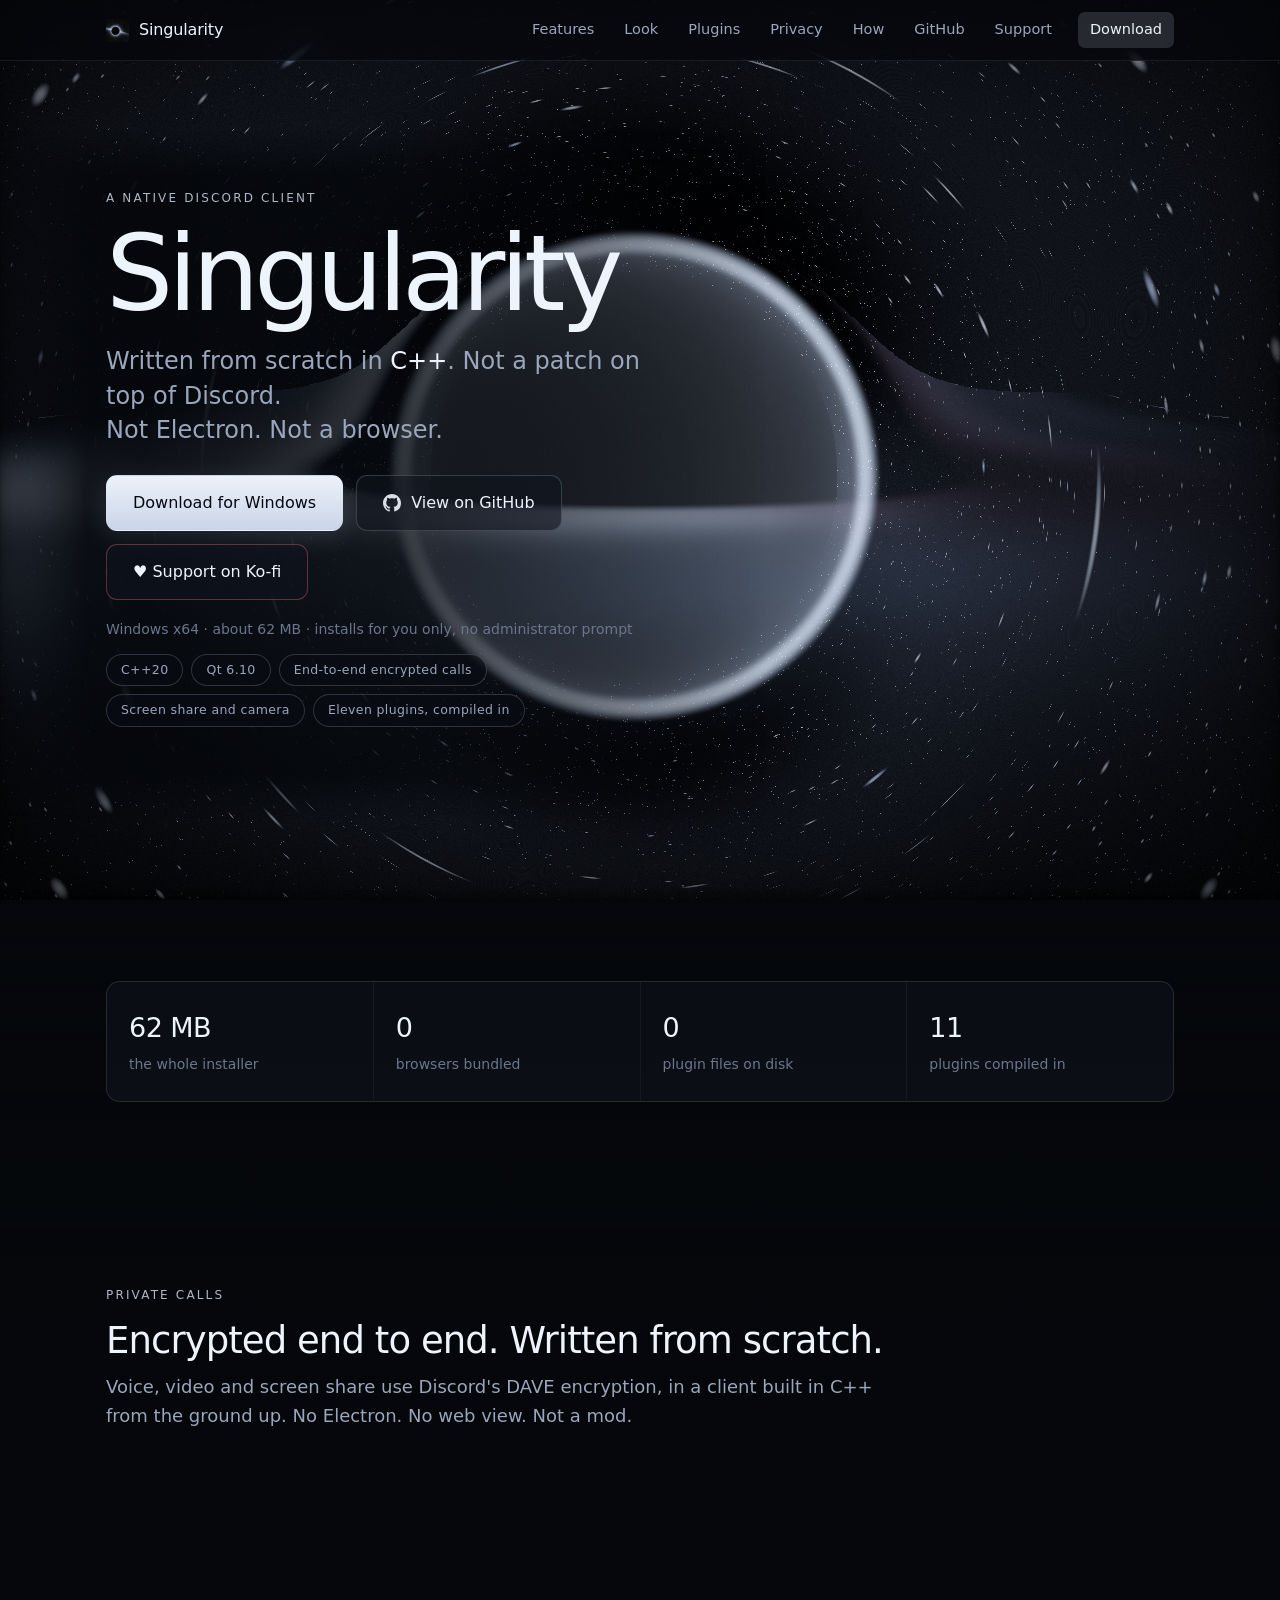
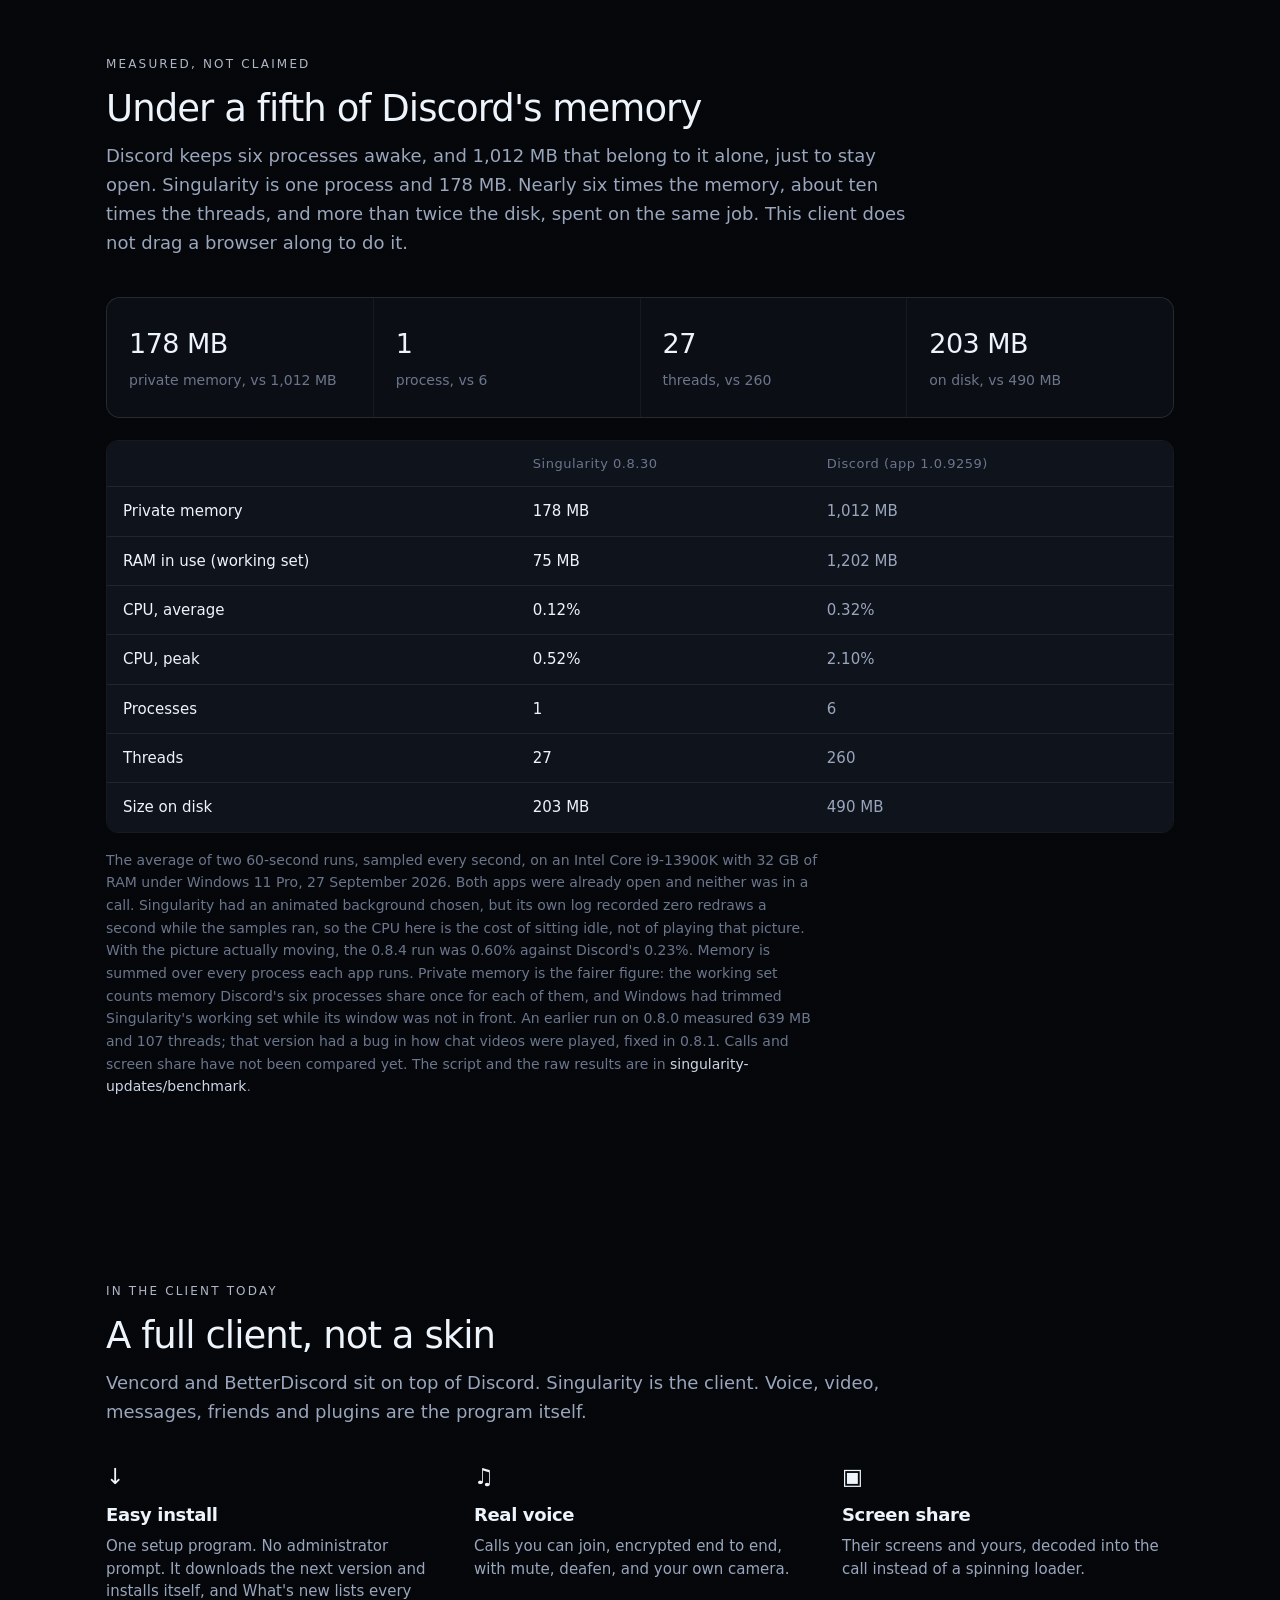
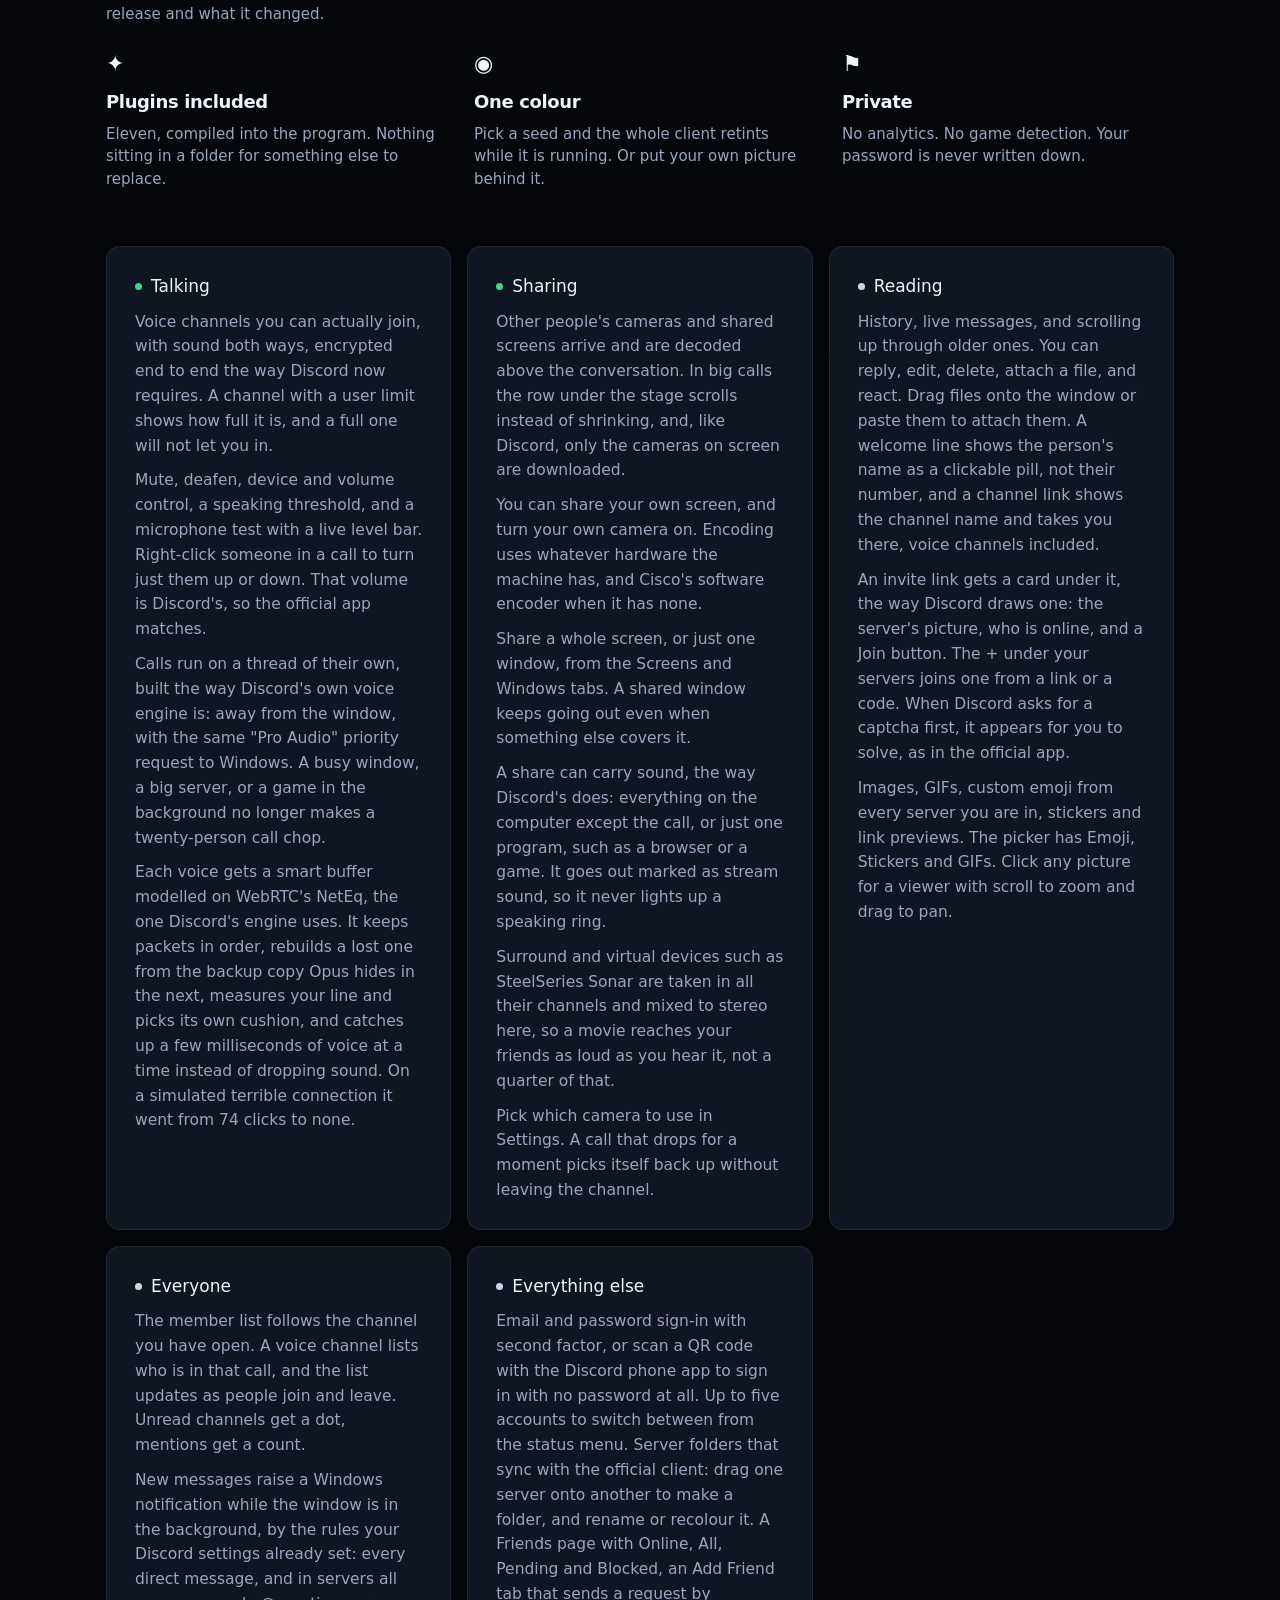
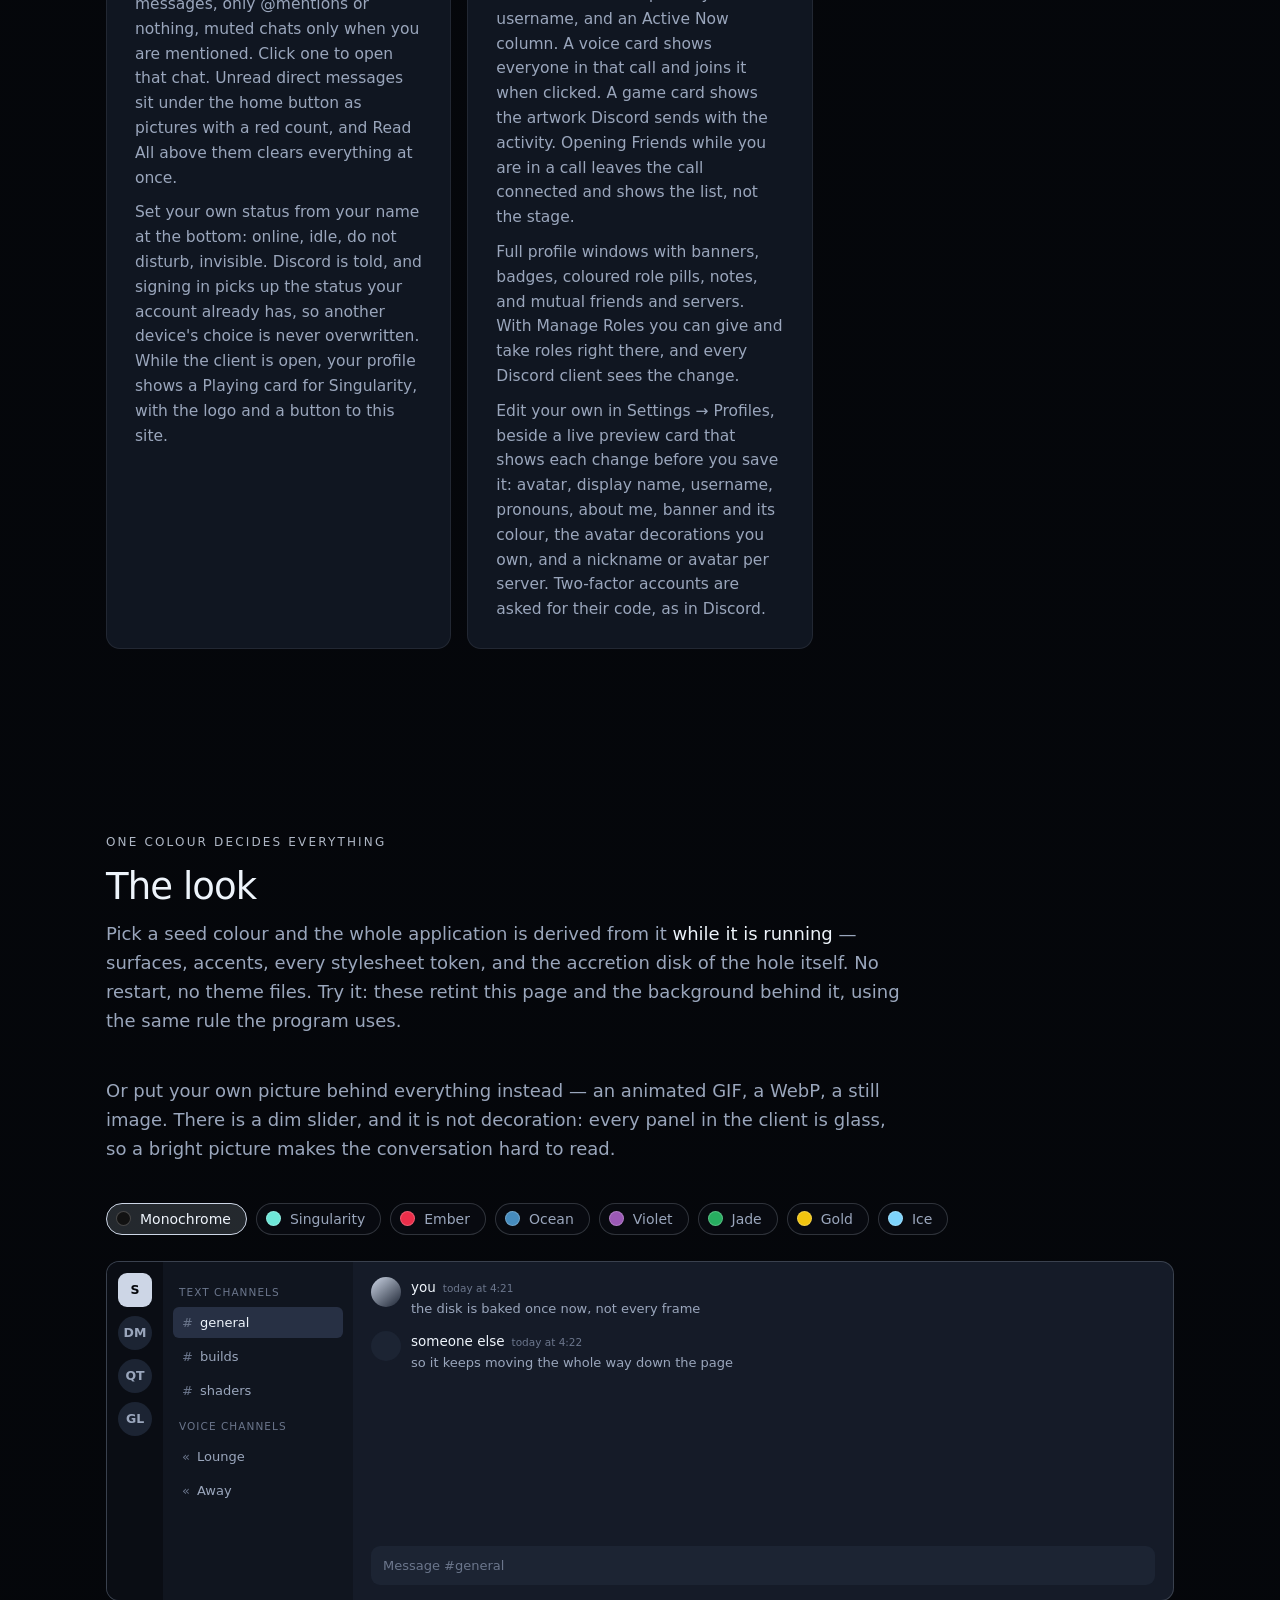
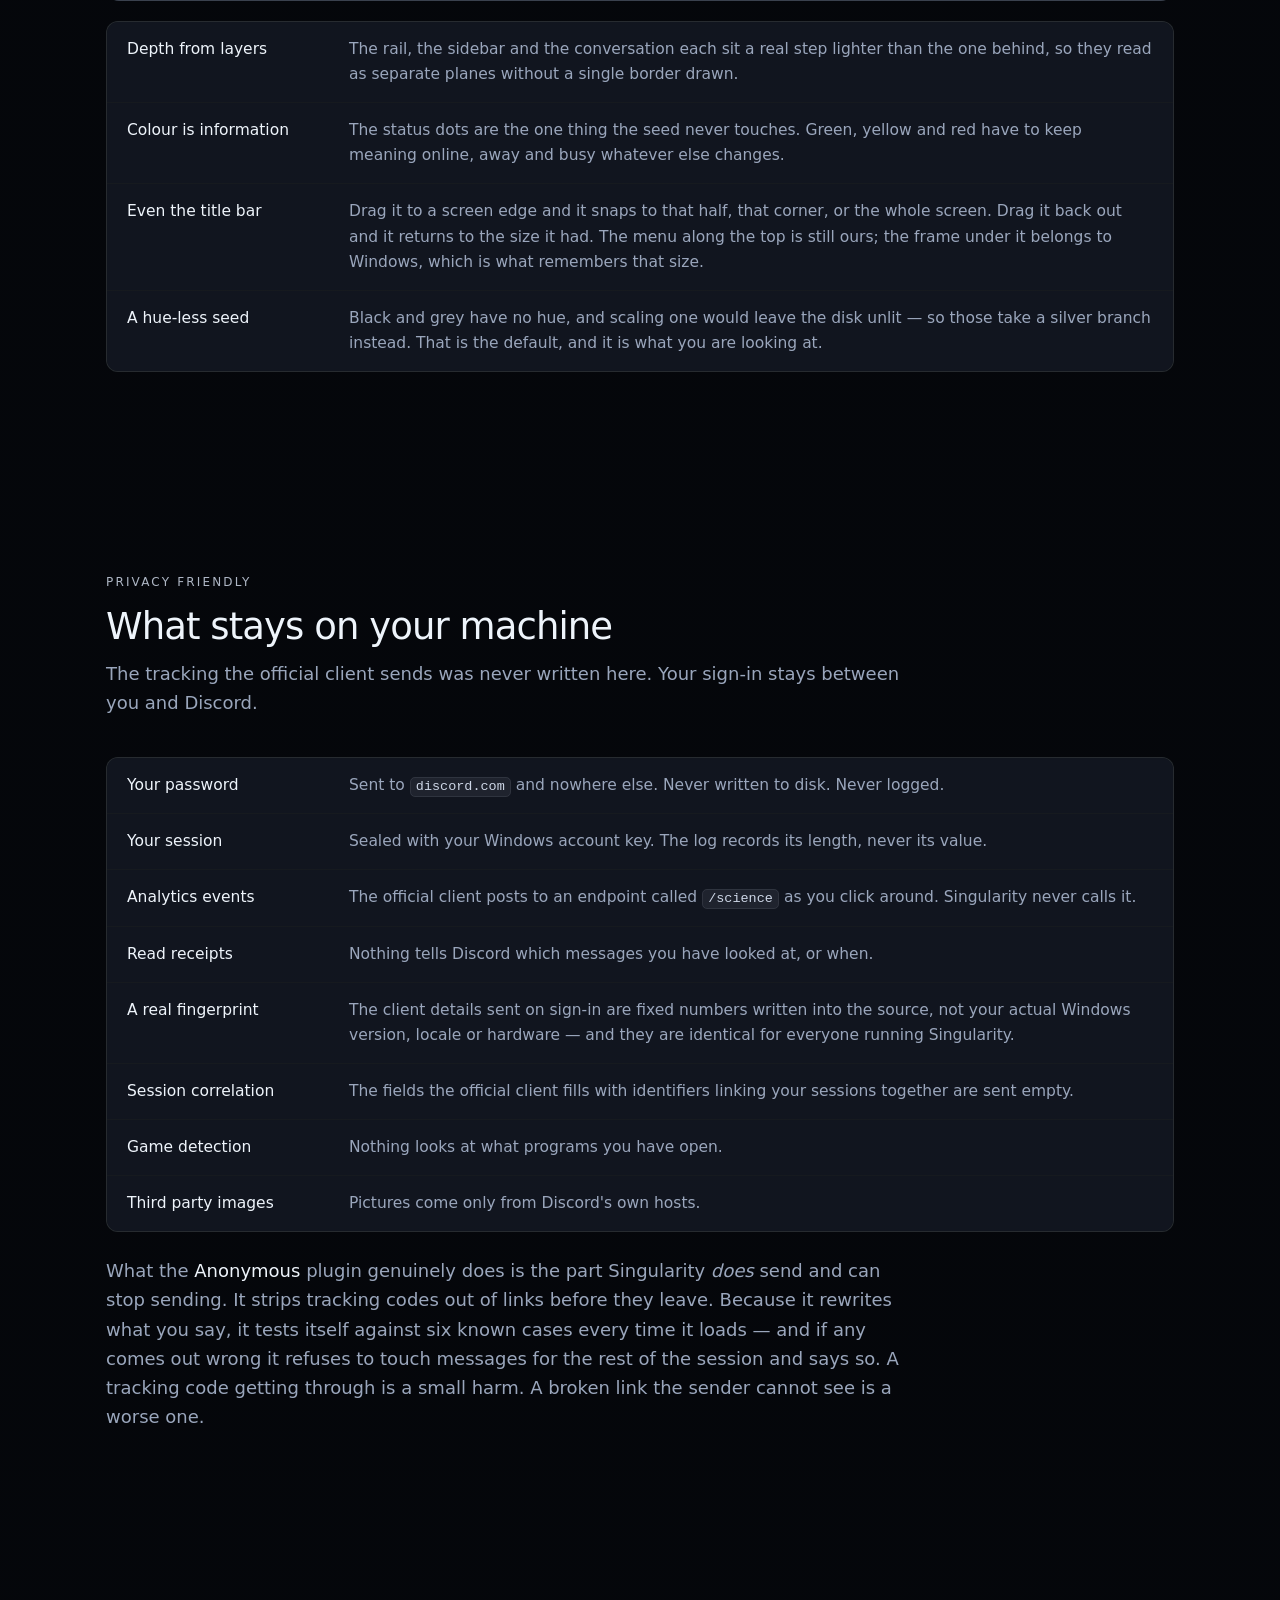
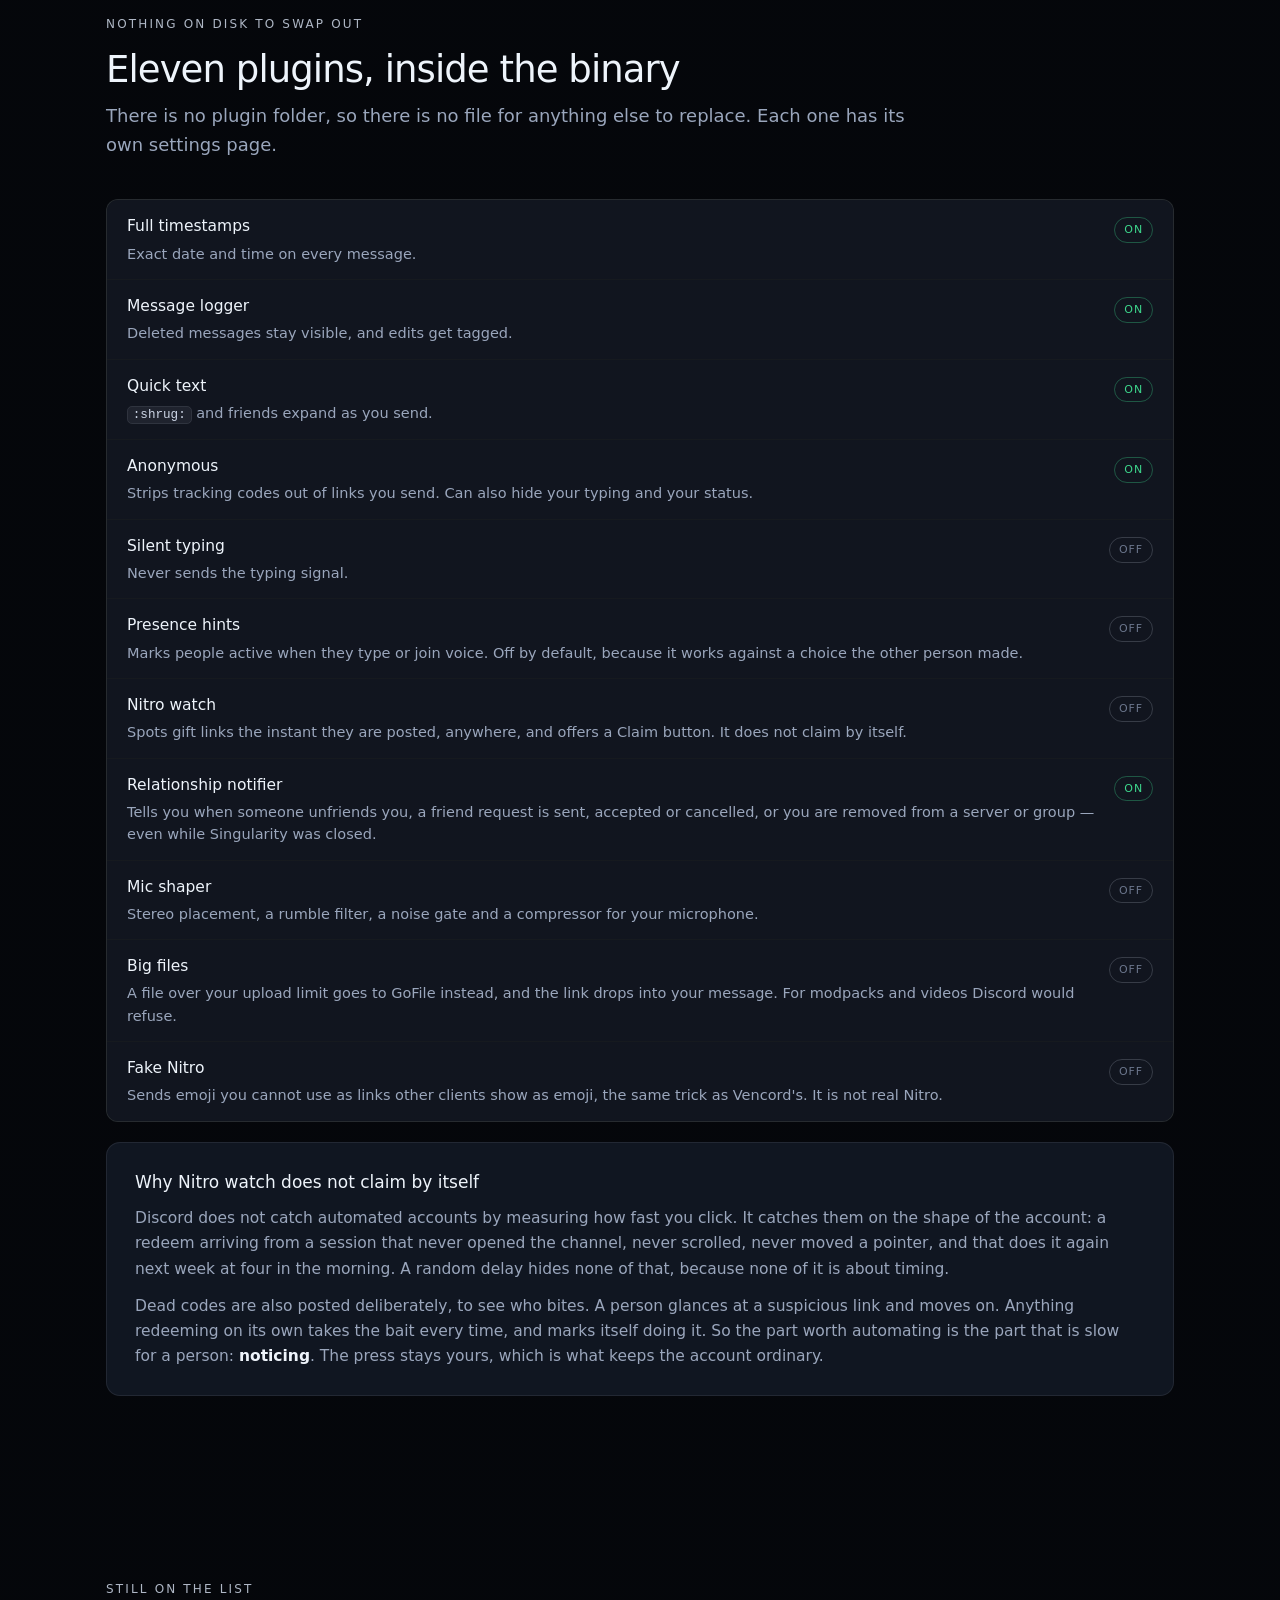
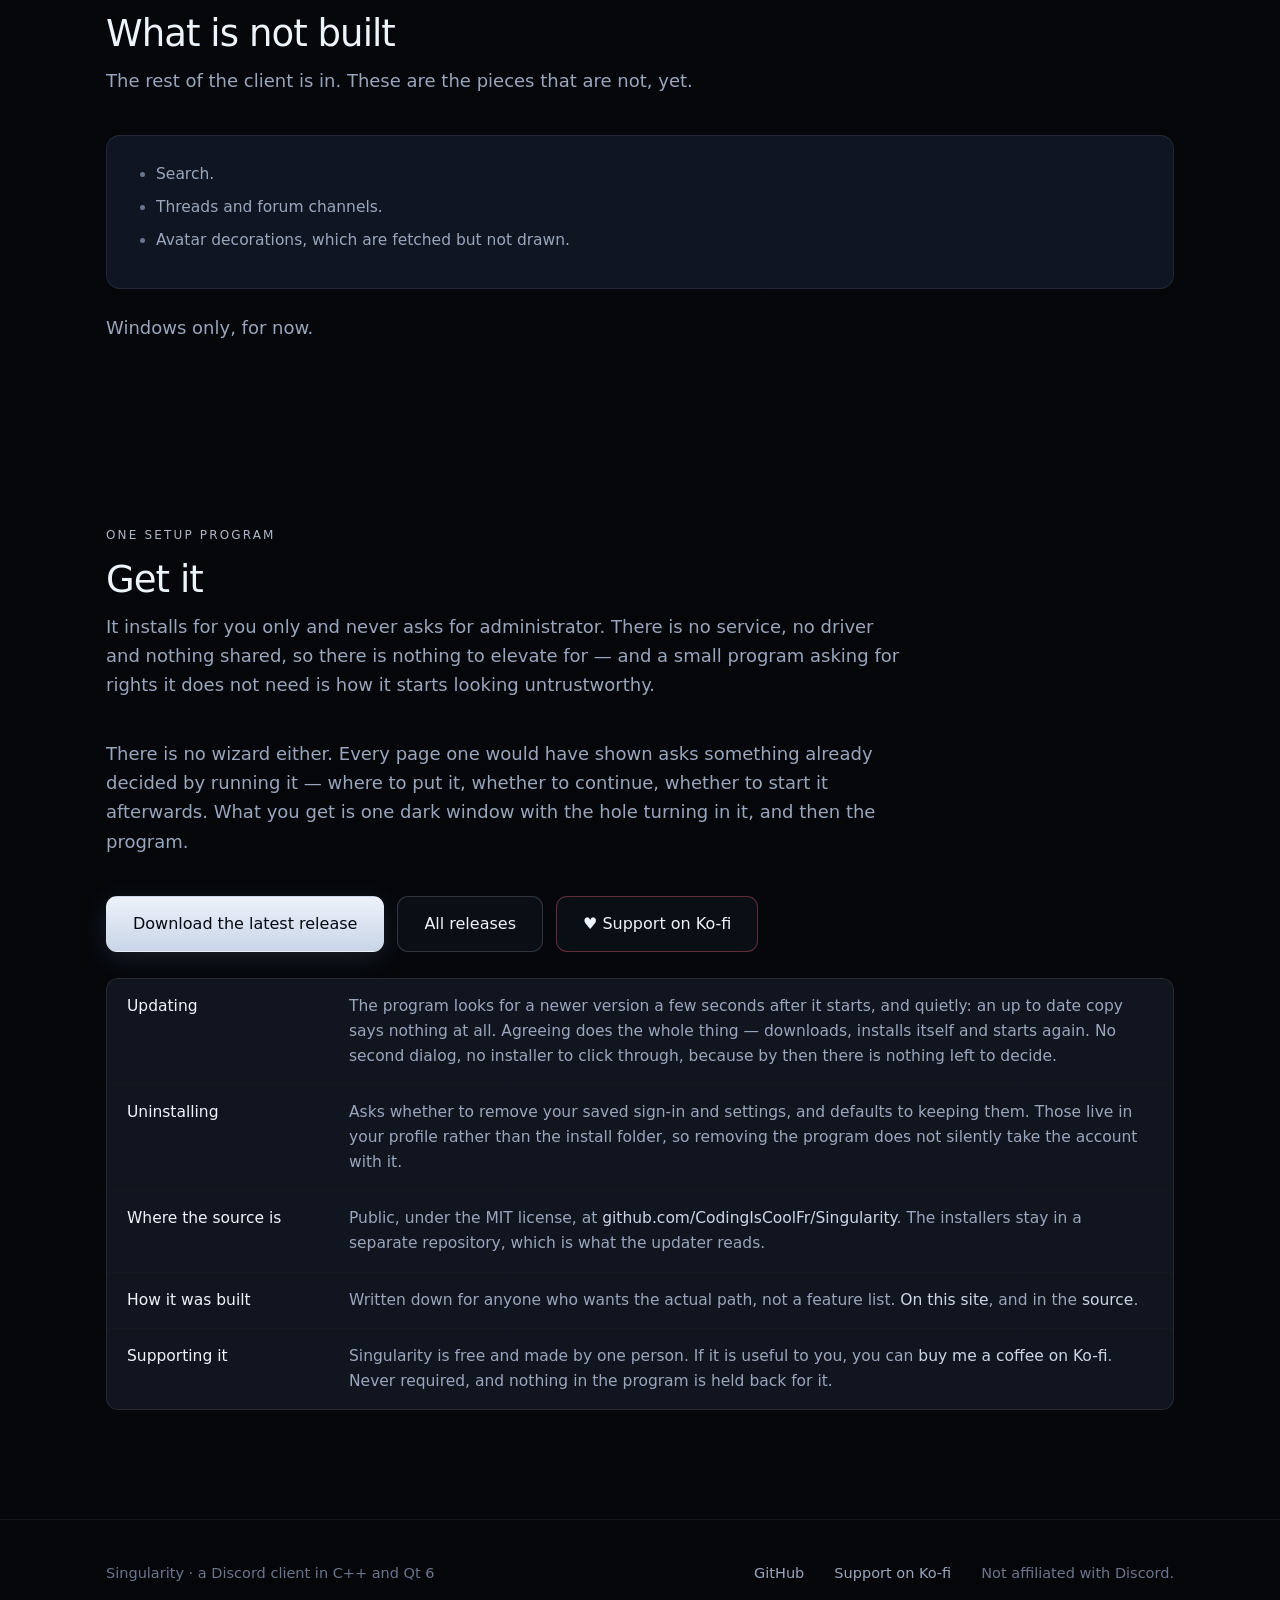
==== commit bd0cca62: "Write down how it was built The path is in the source, and on the site. Voice, pictures, the share, " ====
--- a/site/index.html
+++ b/site/index.html
@@ -28,6 +28,7 @@
       <a href="#look" class="hideable">Look</a>
       <a href="#plugins" class="hideable">Plugins</a>
       <a href="#privacy" class="hideable">Privacy</a>
+      <a href="how.html">How</a>
       <a href="https://github.com/CodingIsCoolFr/Singularity" target="_blank" rel="noopener">GitHub</a>
       <a href="https://ko-fi.com/codingiscool" target="_blank" rel="noopener">Support</a>
       <a href="#get" class="get">Download</a>
@@ -309,6 +310,7 @@
       <div class="row"><dt>Updating</dt><dd>The program looks for a newer version a few seconds after it starts, and quietly: an up to date copy says nothing at all. Agreeing does the whole thing — downloads, installs itself and starts again. No second dialog, no installer to click through, because by then there is nothing left to decide.</dd></div>
       <div class="row"><dt>Uninstalling</dt><dd>Asks whether to remove your saved sign-in and settings, and defaults to keeping them. Those live in your profile rather than the install folder, so removing the program does not silently take the account with it.</dd></div>
       <div class="row"><dt>Where the source is</dt><dd>Public, under the MIT license, at <a href="https://github.com/CodingIsCoolFr/Singularity" target="_blank" rel="noopener">github.com/CodingIsCoolFr/Singularity</a>. The installers stay in a separate repository, which is what the updater reads.</dd></div>
+      <div class="row"><dt>How it was built</dt><dd>Written down for anyone who wants the actual path, not a feature list. <a href="how.html">On this site</a>, and in the <a href="https://github.com/CodingIsCoolFr/Singularity/blob/main/docs/how-we-built-it.md" target="_blank" rel="noopener">source</a>.</dd></div>
       <div class="row"><dt>Supporting it</dt><dd>Singularity is free and made by one person. If it is useful to you, you can <a href="https://ko-fi.com/codingiscool" target="_blank" rel="noopener">buy me a coffee on Ko-fi</a>. Never required, and nothing in the program is held back for it.</dd></div>
     </dl>
   </div>
--- a/site/style.css
+++ b/site/style.css
@@ -111,6 +111,18 @@
 .wrap { width: 100%; max-width: var(--wide); margin: 0 auto; padding: 0 26px; }
 
 section { padding: 92px 0; }
+
+/* The how page is one article, not a landing page, so the sections sit closer. */
+.how section { padding: 28px 0; }
+.how .page-top { padding: 118px 0 8px; }
+.doc { max-width: 74ch; }
+.doc h2 { font-size: 28px; font-weight: 450; letter-spacing: -0.03em; margin: 0 0 14px; }
+.doc h3 { font-size: 17px; font-weight: 500; margin: 22px 0 8px; }
+.doc p { color: var(--dim); margin: 0 0 14px; }
+.doc strong { color: var(--text); font-weight: 500; }
+.doc ul { color: var(--dim); margin: 0 0 16px; padding-left: 1.15em; }
+.doc li { margin: 0.35em 0; }
+.doc .bench { margin: 8px 0 18px; }
 
 h2 {
     font-size: clamp(27px, 3.8vw, 37px);
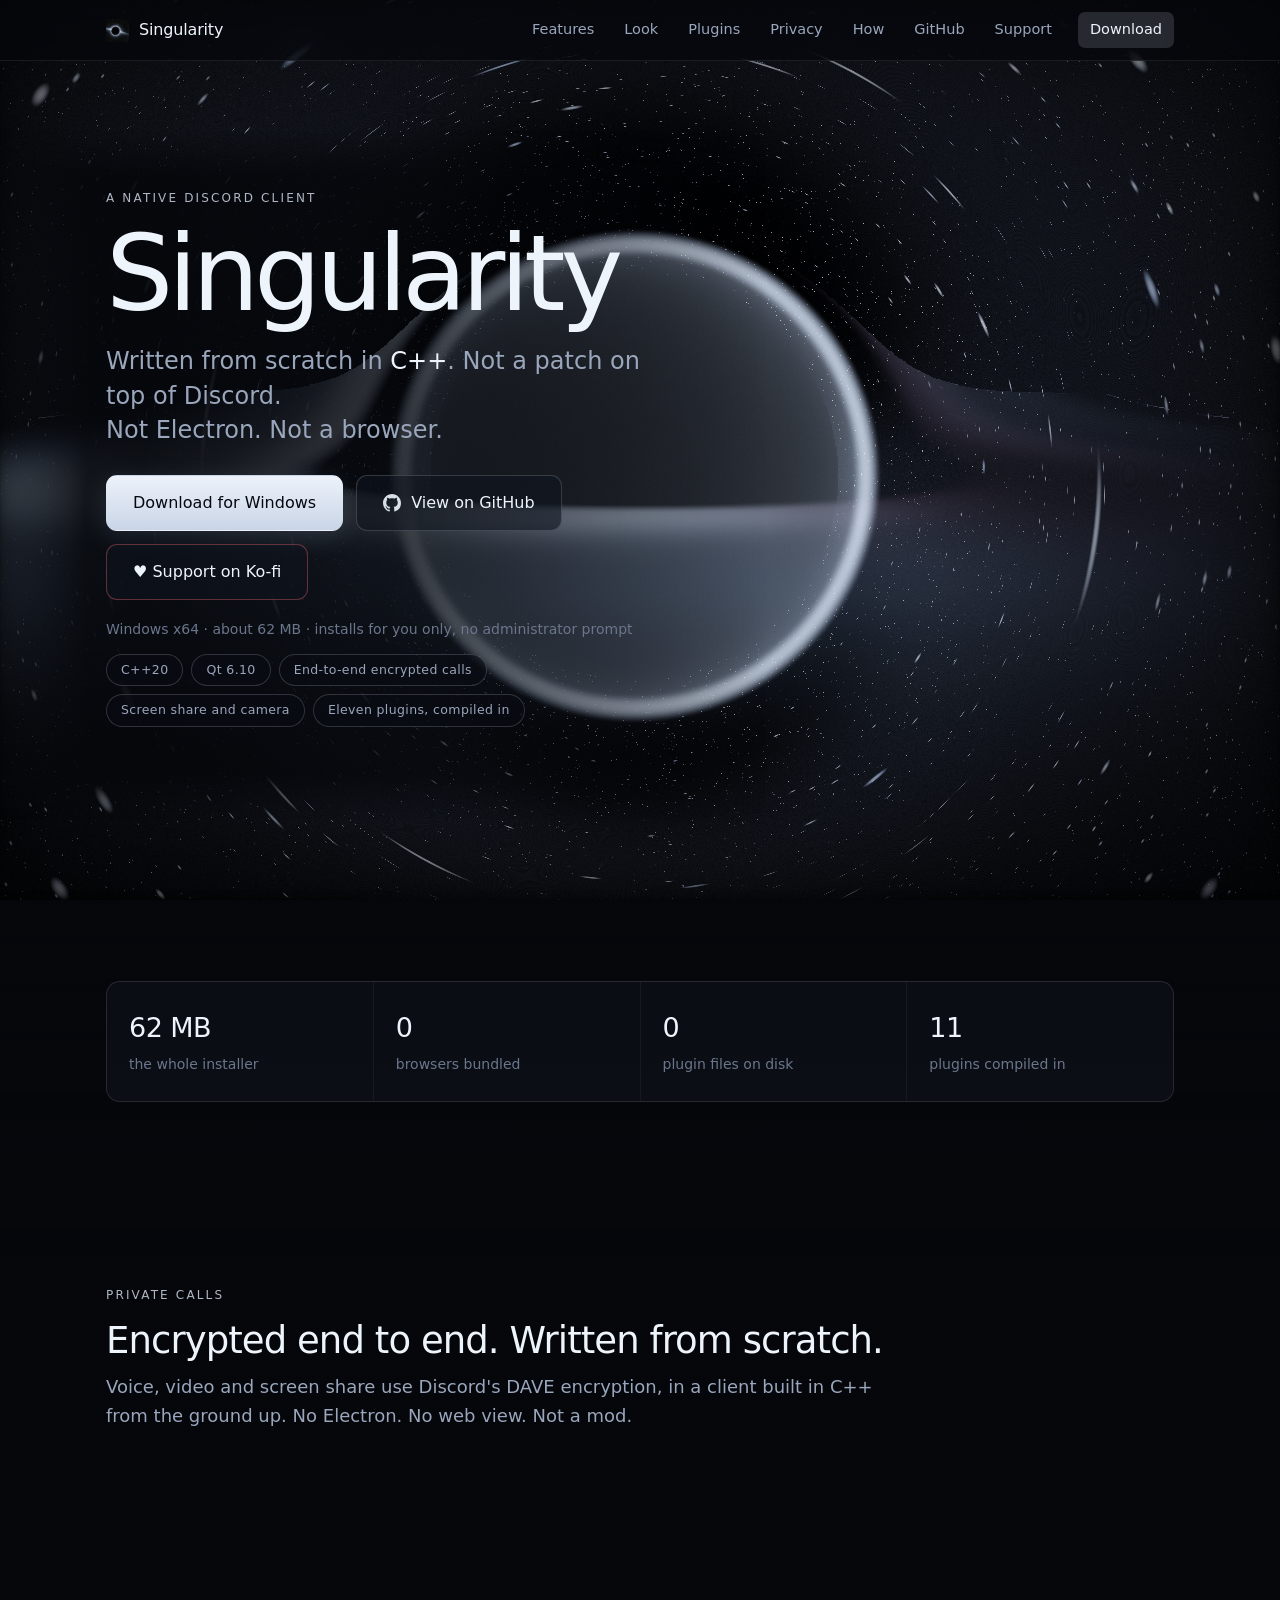
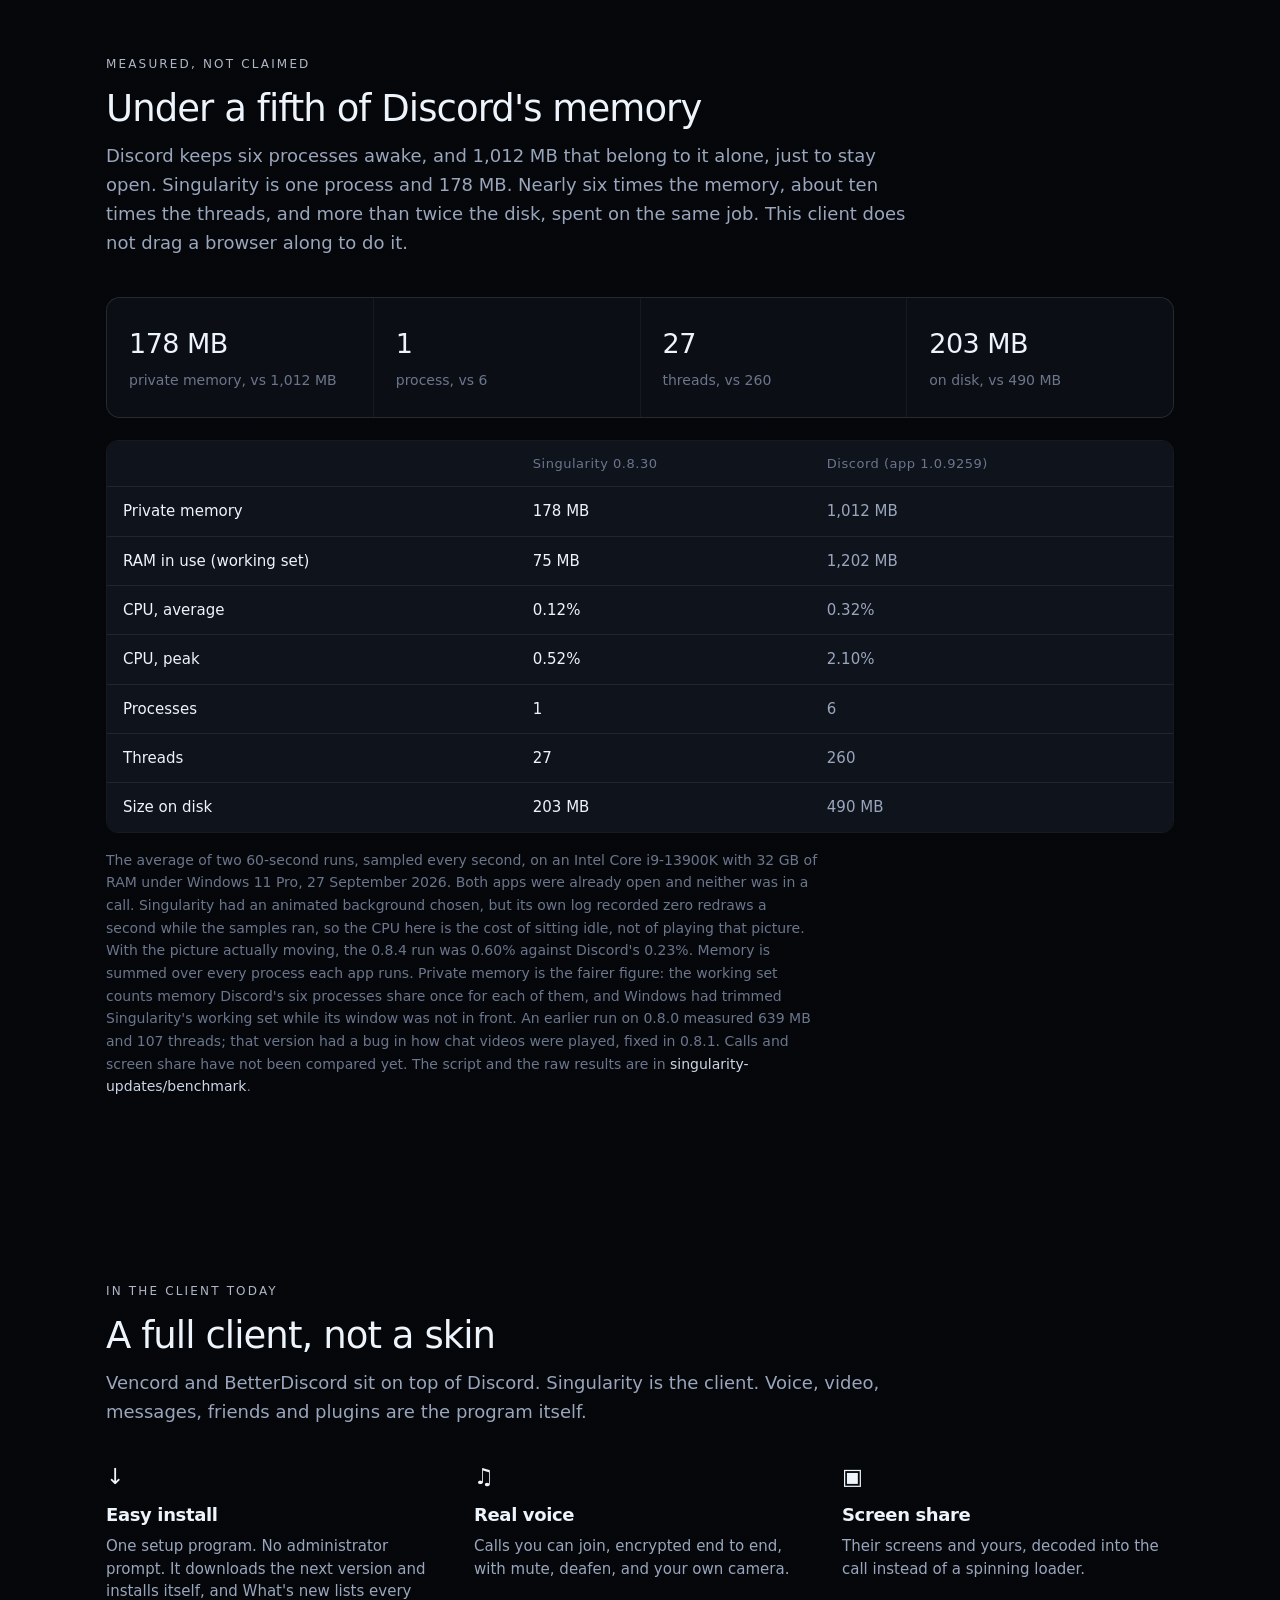
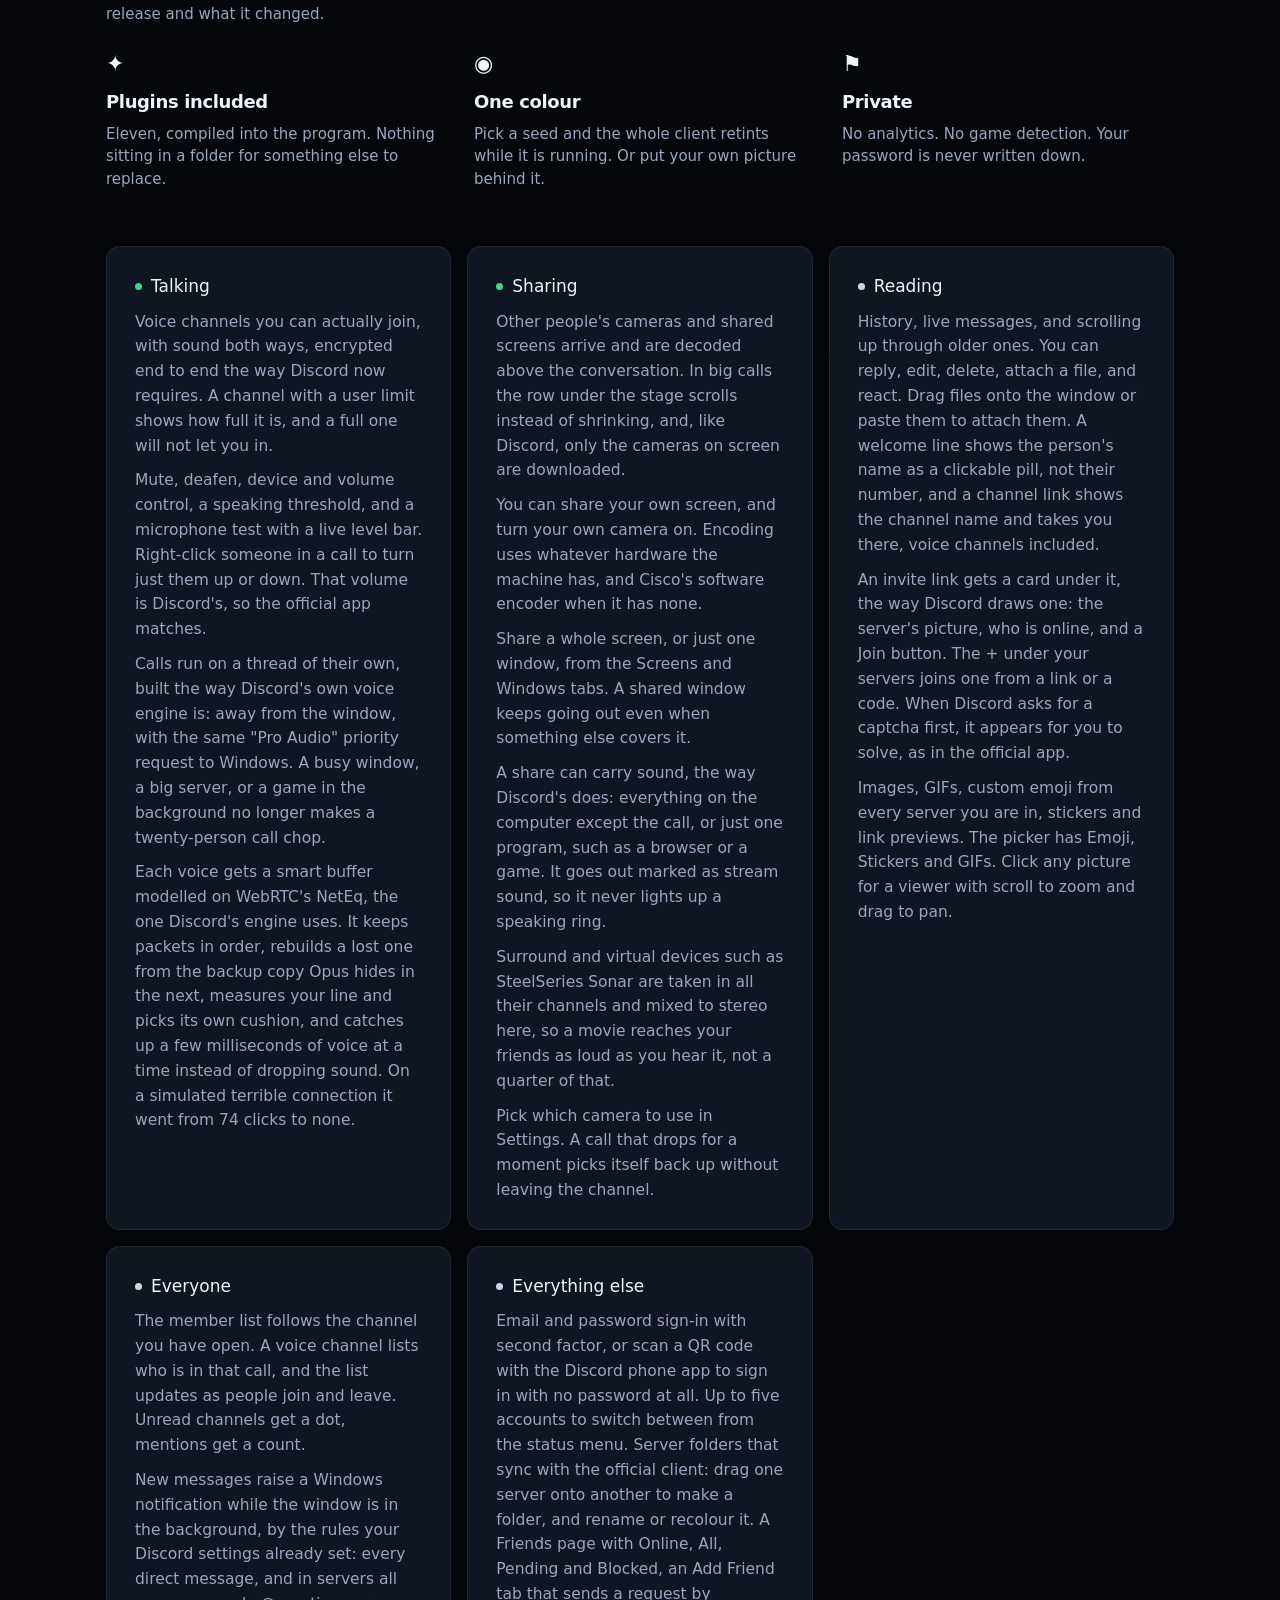
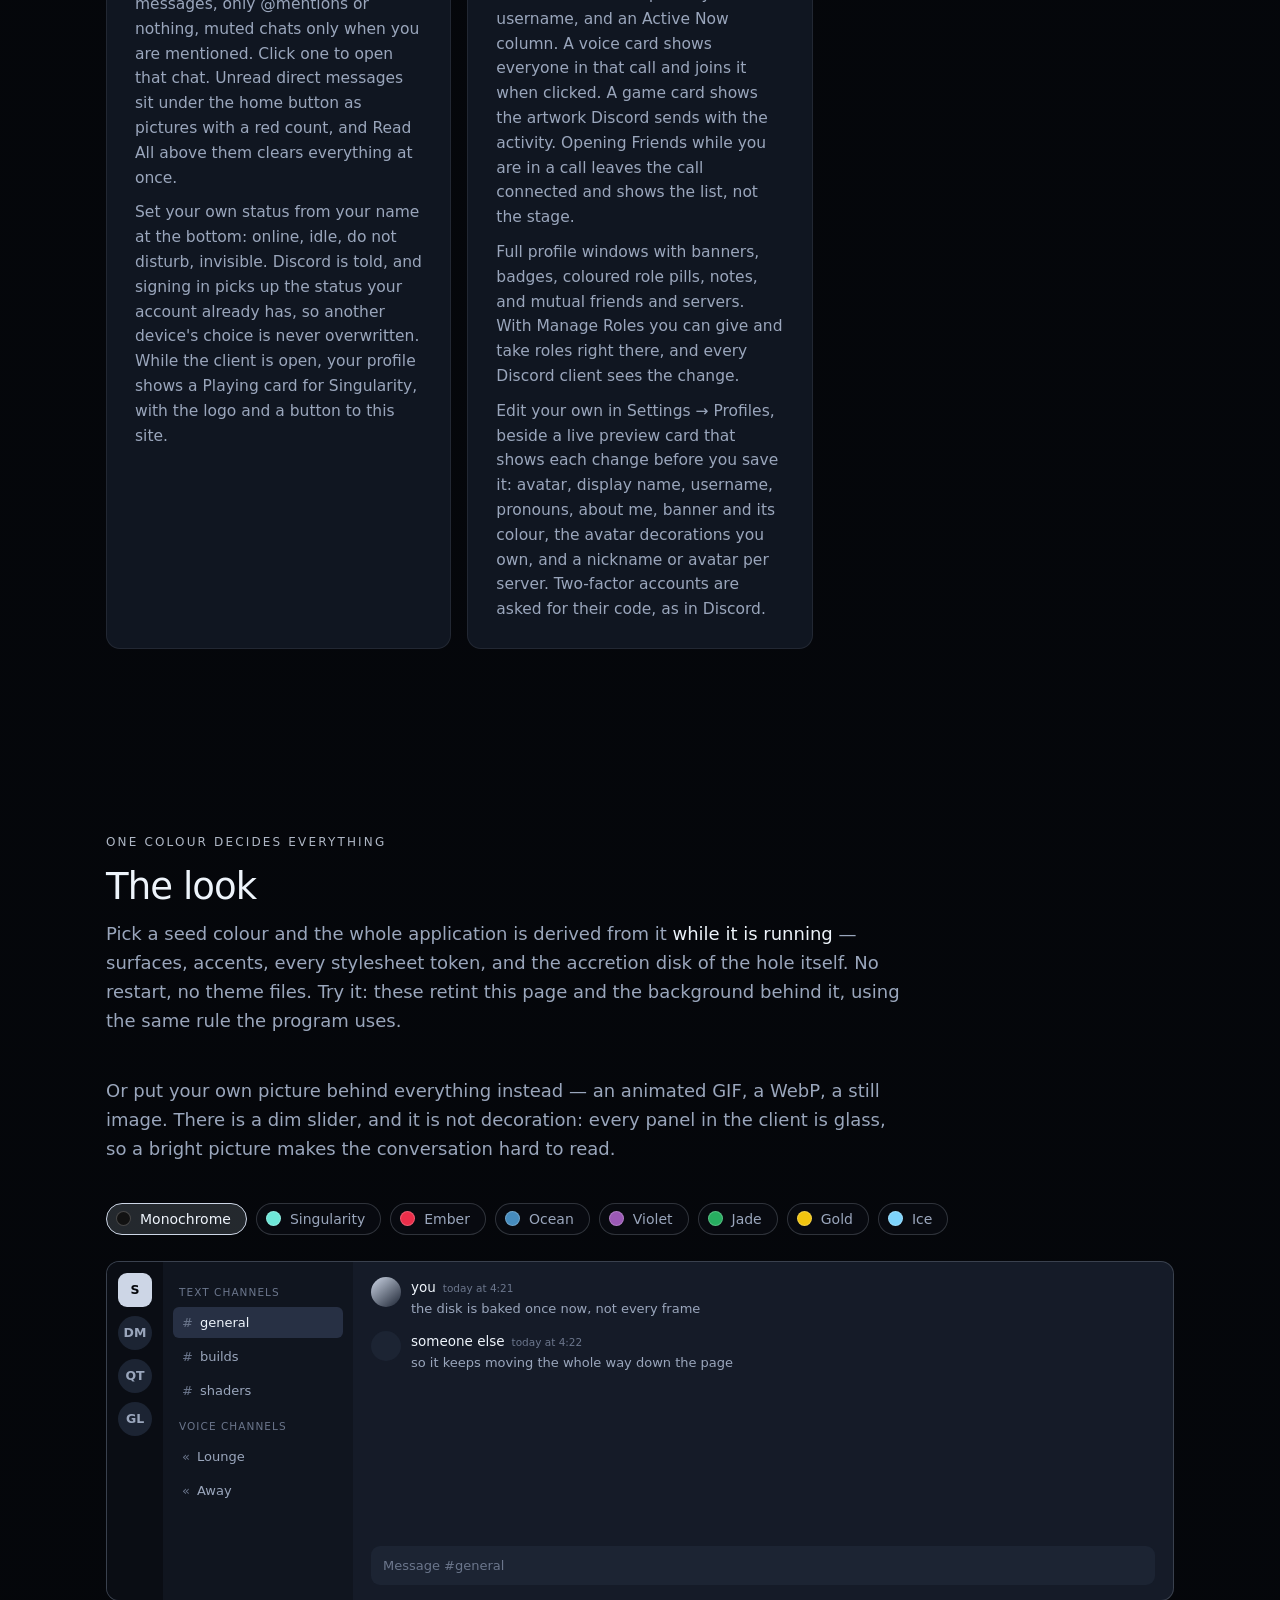
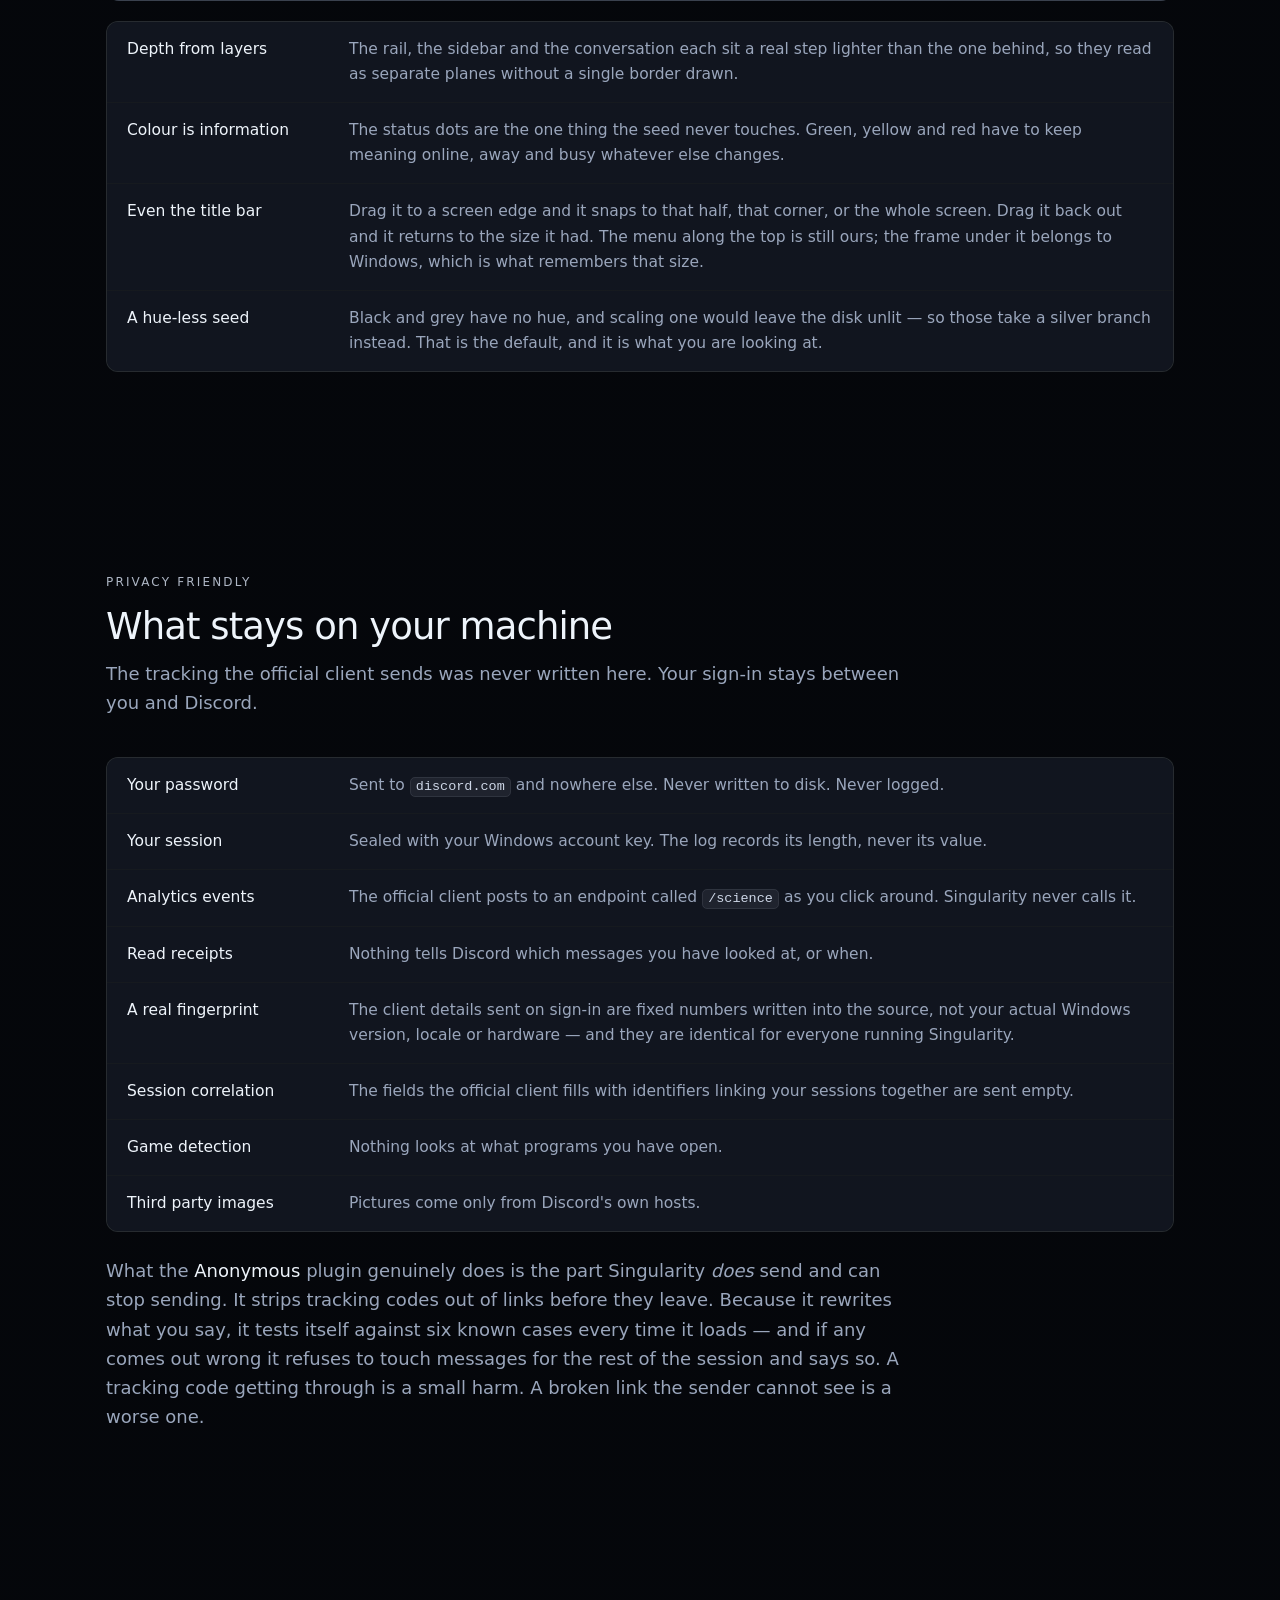
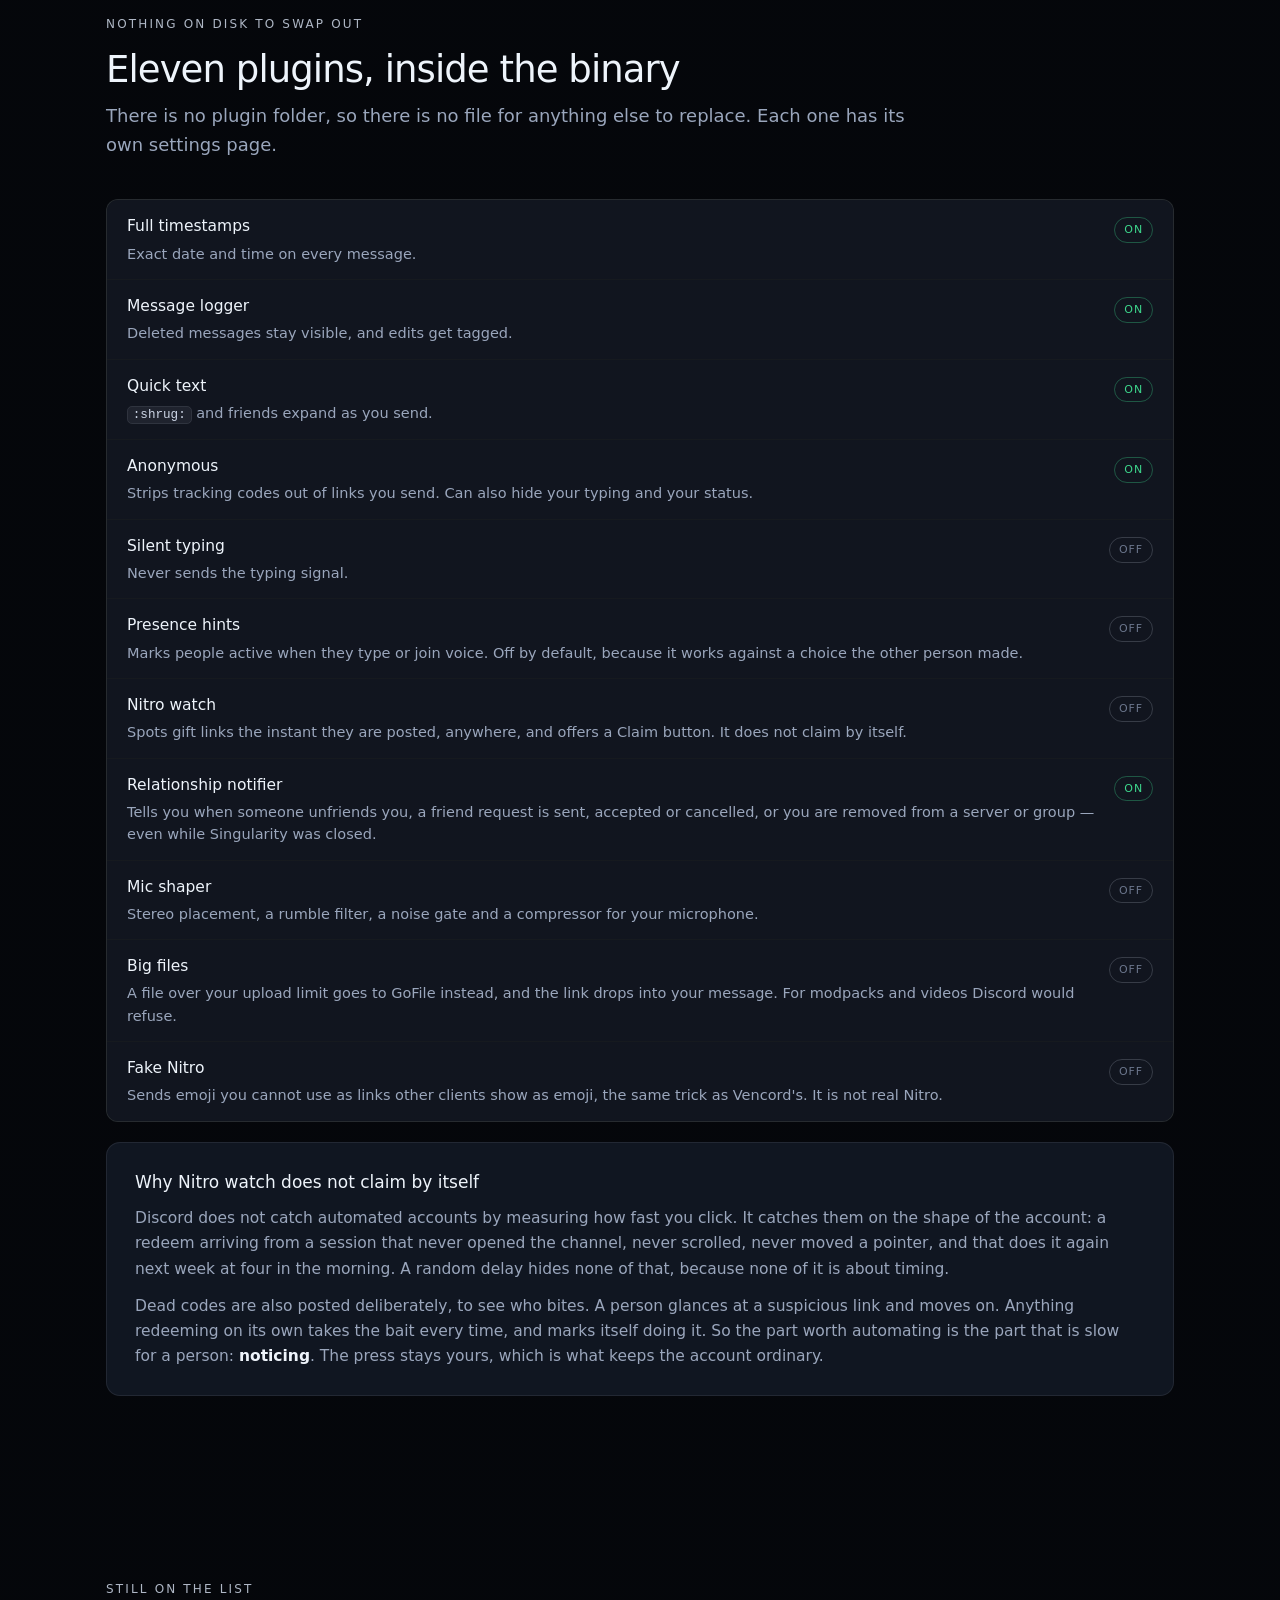
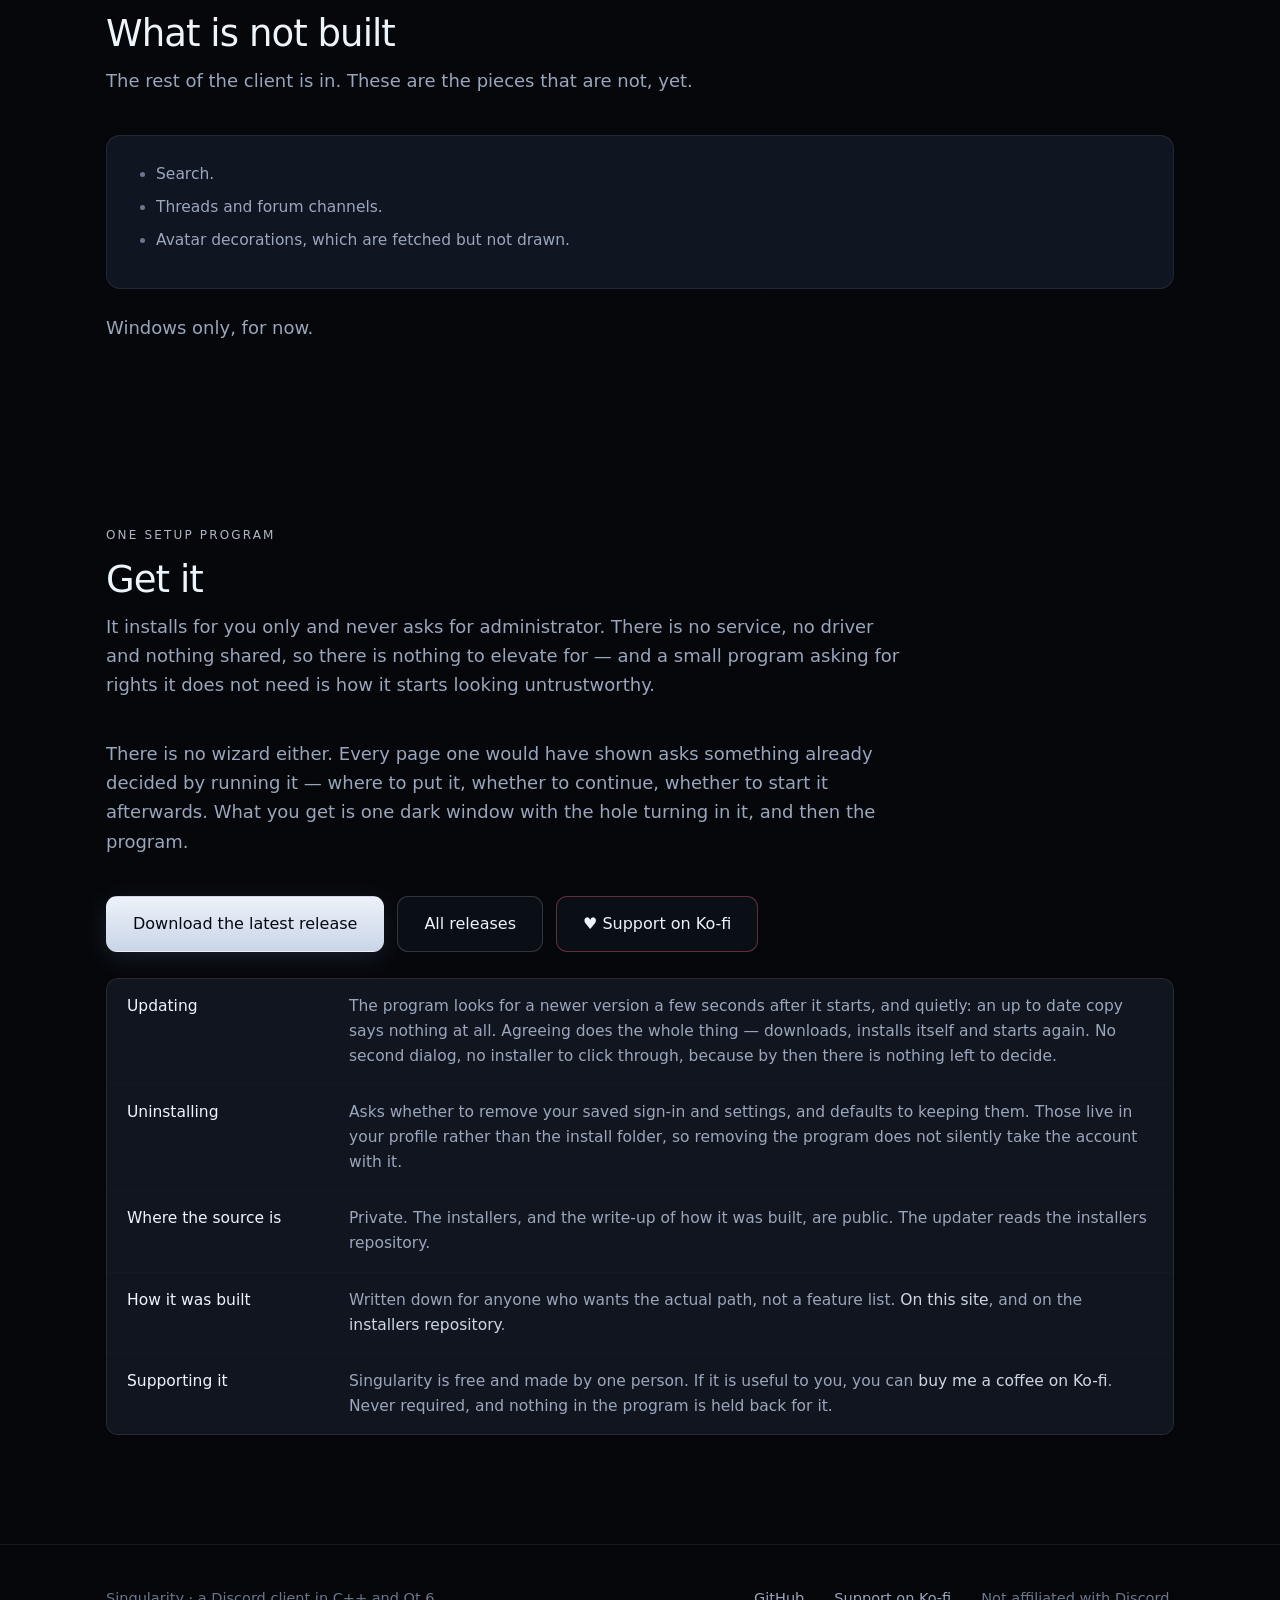
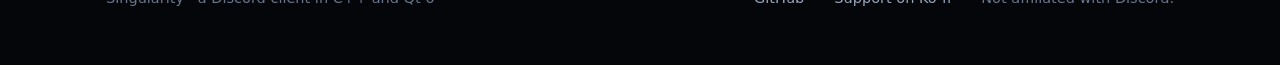
==== commit 98bbe273: "Keep the source private The write-up stays public on the site and the installers repository. Nothing" ====
--- a/site/index.html
+++ b/site/index.html
@@ -29,7 +29,7 @@
       <a href="#plugins" class="hideable">Plugins</a>
       <a href="#privacy" class="hideable">Privacy</a>
       <a href="how.html">How</a>
-      <a href="https://github.com/CodingIsCoolFr/Singularity" target="_blank" rel="noopener">GitHub</a>
+      <a href="https://github.com/CodingIsCoolFr/singularity-updates" target="_blank" rel="noopener">GitHub</a>
       <a href="https://ko-fi.com/codingiscool" target="_blank" rel="noopener">Support</a>
       <a href="#get" class="get">Download</a>
     </div>
@@ -45,7 +45,7 @@
 
       <div class="cta">
         <a class="btn primary" id="download" href="https://github.com/CodingIsCoolFr/singularity-updates/releases/latest">Download for Windows</a>
-        <a class="btn ghost" href="https://github.com/CodingIsCoolFr/Singularity" target="_blank" rel="noopener"><svg class="gh" viewBox="0 0 16 16" width="18" height="18" aria-hidden="true"><path fill="currentColor" d="M8 0C3.58 0 0 3.58 0 8c0 3.54 2.29 6.53 5.47 7.59.4.07.55-.17.55-.38 0-.19-.01-.82-.01-1.49-2.01.37-2.53-.49-2.69-.94-.09-.23-.48-.94-.82-1.13-.28-.15-.68-.52-.01-.53.63-.01 1.08.58 1.23.82.72 1.21 1.87.87 2.33.66.07-.52.28-.87.51-1.07-1.78-.2-3.64-.89-3.64-3.95 0-.87.31-1.59.82-2.15-.08-.2-.36-1.02.08-2.12 0 0 .67-.21 2.2.82.64-.18 1.32-.27 2-.27.68 0 1.36.09 2 .27 1.53-1.04 2.2-.82 2.2-.82.44 1.1.16 1.92.08 2.12.51.56.82 1.27.82 2.15 0 3.07-1.87 3.75-3.65 3.95.29.25.54.73.54 1.48 0 1.07-.01 1.93-.01 2.2 0 .21.15.46.55.38A8.013 8.013 0 0016 8c0-4.42-3.58-8-8-8z"/></svg> View on GitHub</a>
+        <a class="btn ghost" href="https://github.com/CodingIsCoolFr/singularity-updates" target="_blank" rel="noopener"><svg class="gh" viewBox="0 0 16 16" width="18" height="18" aria-hidden="true"><path fill="currentColor" d="M8 0C3.58 0 0 3.58 0 8c0 3.54 2.29 6.53 5.47 7.59.4.07.55-.17.55-.38 0-.19-.01-.82-.01-1.49-2.01.37-2.53-.49-2.69-.94-.09-.23-.48-.94-.82-1.13-.28-.15-.68-.52-.01-.53.63-.01 1.08.58 1.23.82.72 1.21 1.87.87 2.33.66.07-.52.28-.87.51-1.07-1.78-.2-3.64-.89-3.64-3.95 0-.87.31-1.59.82-2.15-.08-.2-.36-1.02.08-2.12 0 0 .67-.21 2.2.82.64-.18 1.32-.27 2-.27.68 0 1.36.09 2 .27 1.53-1.04 2.2-.82 2.2-.82.44 1.1.16 1.92.08 2.12.51.56.82 1.27.82 2.15 0 3.07-1.87 3.75-3.65 3.95.29.25.54.73.54 1.48 0 1.07-.01 1.93-.01 2.2 0 .21.15.46.55.38A8.013 8.013 0 0016 8c0-4.42-3.58-8-8-8z"/></svg> View on GitHub</a>
         <a class="btn ghost support" href="https://ko-fi.com/codingiscool" target="_blank" rel="noopener">&#9829; Support on Ko-fi</a>
       </div>
 
@@ -309,8 +309,8 @@
     <dl class="rows">
       <div class="row"><dt>Updating</dt><dd>The program looks for a newer version a few seconds after it starts, and quietly: an up to date copy says nothing at all. Agreeing does the whole thing — downloads, installs itself and starts again. No second dialog, no installer to click through, because by then there is nothing left to decide.</dd></div>
       <div class="row"><dt>Uninstalling</dt><dd>Asks whether to remove your saved sign-in and settings, and defaults to keeping them. Those live in your profile rather than the install folder, so removing the program does not silently take the account with it.</dd></div>
-      <div class="row"><dt>Where the source is</dt><dd>Public, under the MIT license, at <a href="https://github.com/CodingIsCoolFr/Singularity" target="_blank" rel="noopener">github.com/CodingIsCoolFr/Singularity</a>. The installers stay in a separate repository, which is what the updater reads.</dd></div>
-      <div class="row"><dt>How it was built</dt><dd>Written down for anyone who wants the actual path, not a feature list. <a href="how.html">On this site</a>, and in the <a href="https://github.com/CodingIsCoolFr/Singularity/blob/main/docs/how-we-built-it.md" target="_blank" rel="noopener">source</a>.</dd></div>
+      <div class="row"><dt>Where the source is</dt><dd>Private. The installers, and the write-up of how it was built, are public. The updater reads the installers repository.</dd></div>
+      <div class="row"><dt>How it was built</dt><dd>Written down for anyone who wants the actual path, not a feature list. <a href="how.html">On this site</a>, and on the <a href="https://github.com/CodingIsCoolFr/singularity-updates/blob/main/docs/how-we-built-it.md" target="_blank" rel="noopener">installers repository</a>.</dd></div>
       <div class="row"><dt>Supporting it</dt><dd>Singularity is free and made by one person. If it is useful to you, you can <a href="https://ko-fi.com/codingiscool" target="_blank" rel="noopener">buy me a coffee on Ko-fi</a>. Never required, and nothing in the program is held back for it.</dd></div>
     </dl>
   </div>
@@ -321,7 +321,7 @@
 <footer>
   <div class="wrap">
     <span>Singularity · a Discord client in C++ and Qt 6</span>
-    <span class="push"><a href="https://github.com/CodingIsCoolFr/Singularity">GitHub</a></span>
+    <span class="push"><a href="https://github.com/CodingIsCoolFr/singularity-updates">GitHub</a></span>
     <span><a href="https://ko-fi.com/codingiscool" target="_blank" rel="noopener">Support on Ko-fi</a></span>
     <span>Not affiliated with Discord.</span>
   </div>
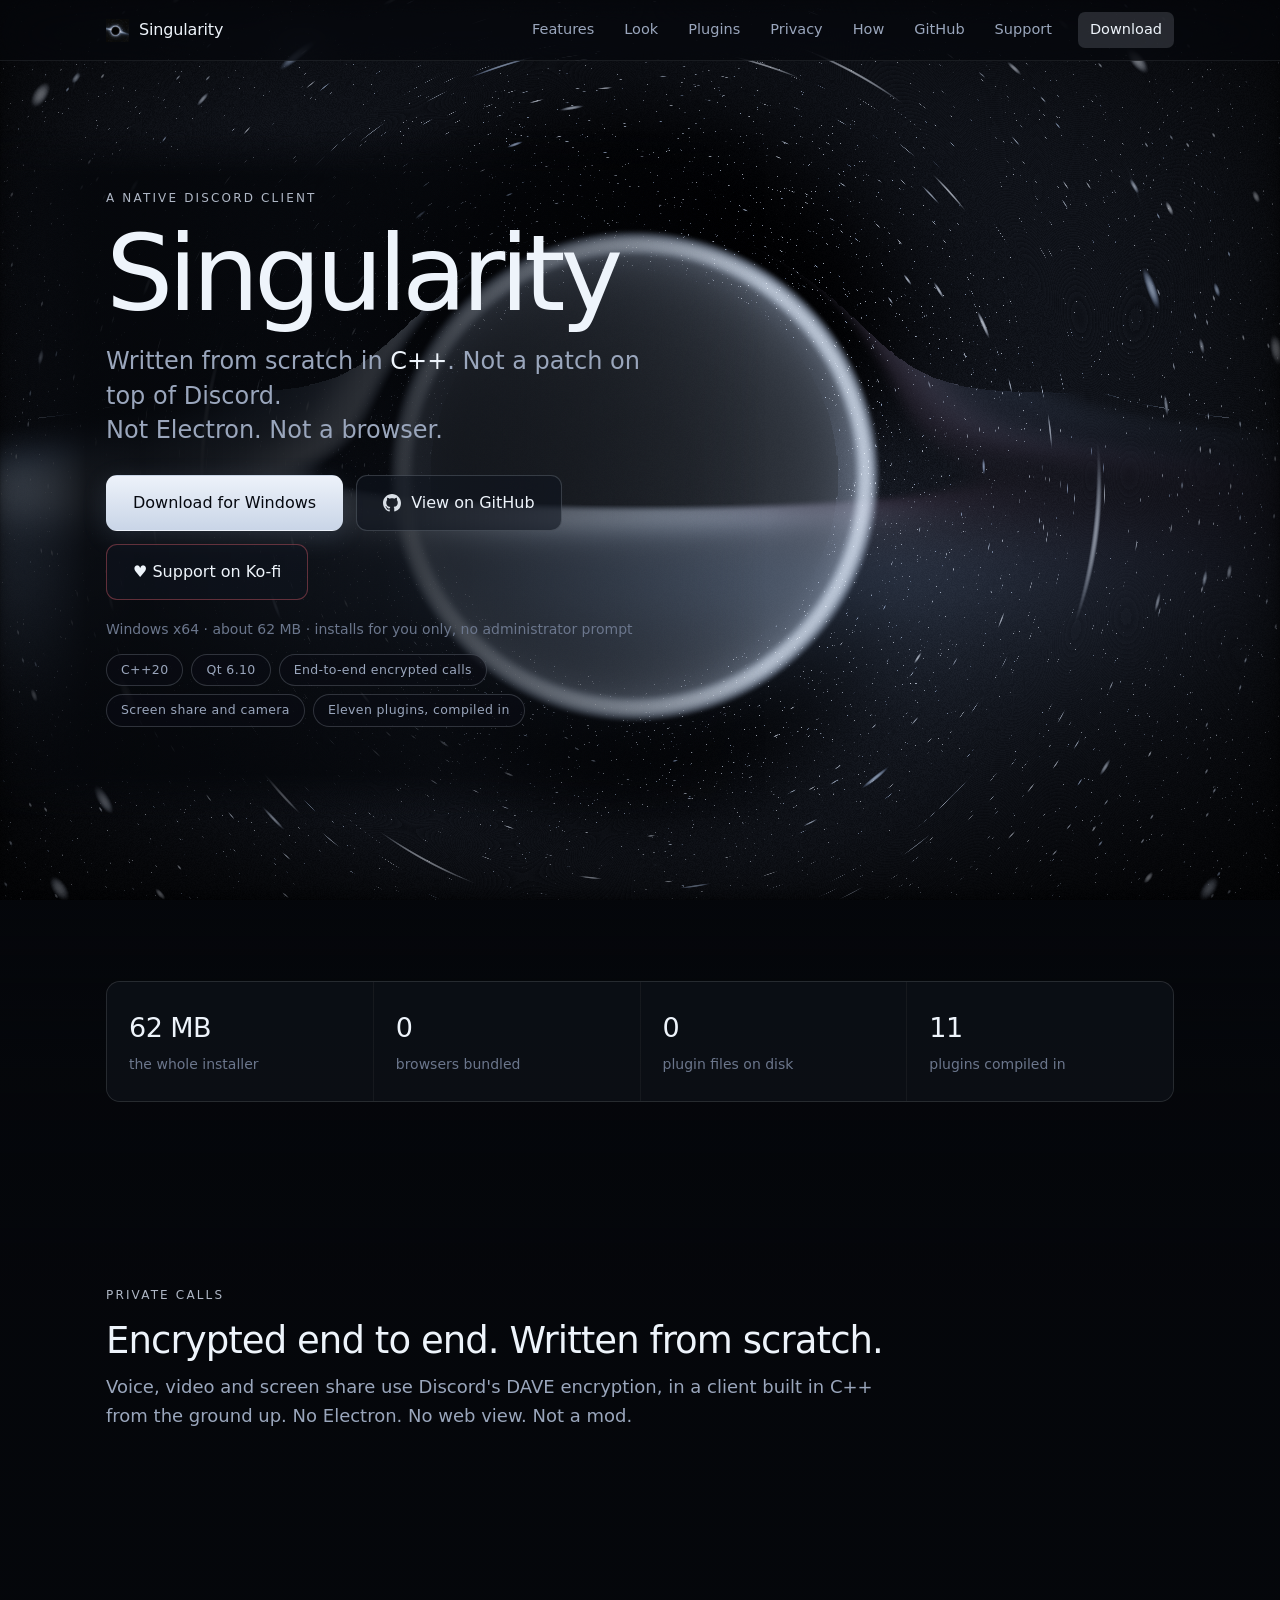
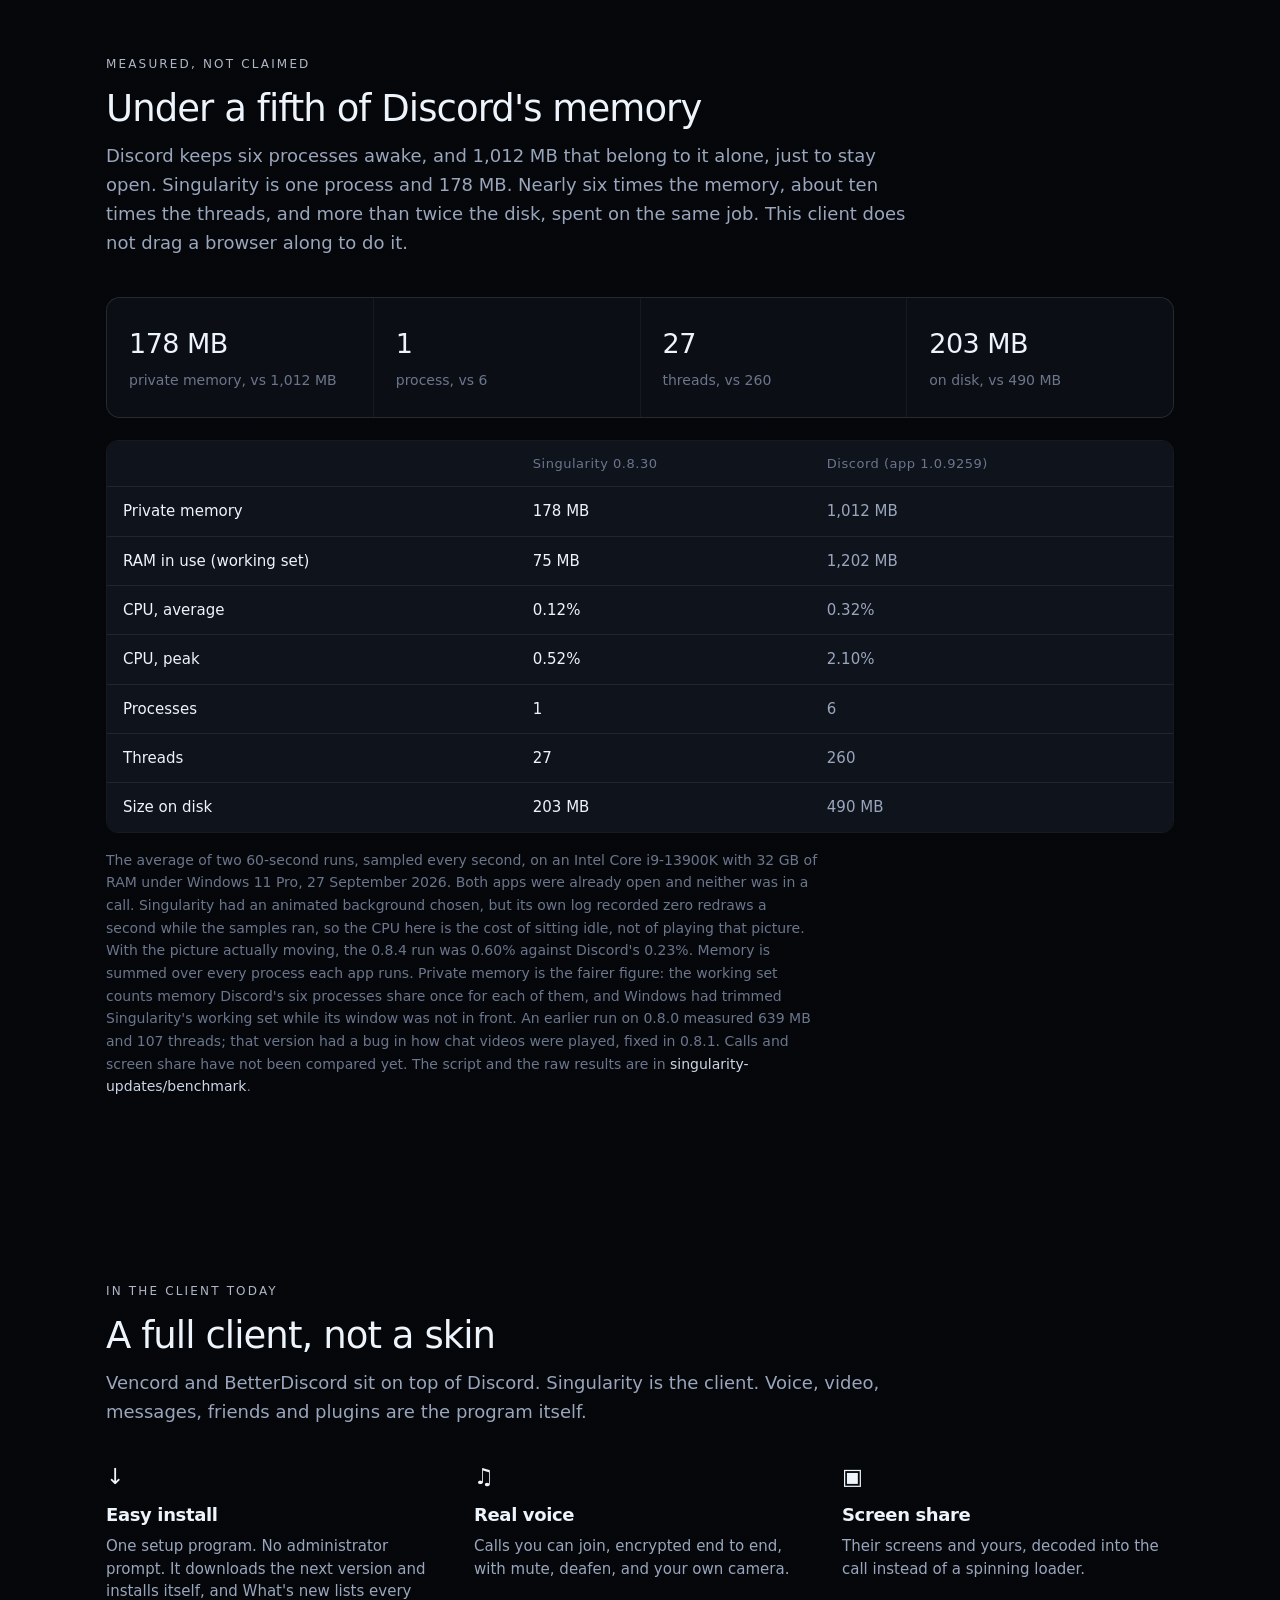
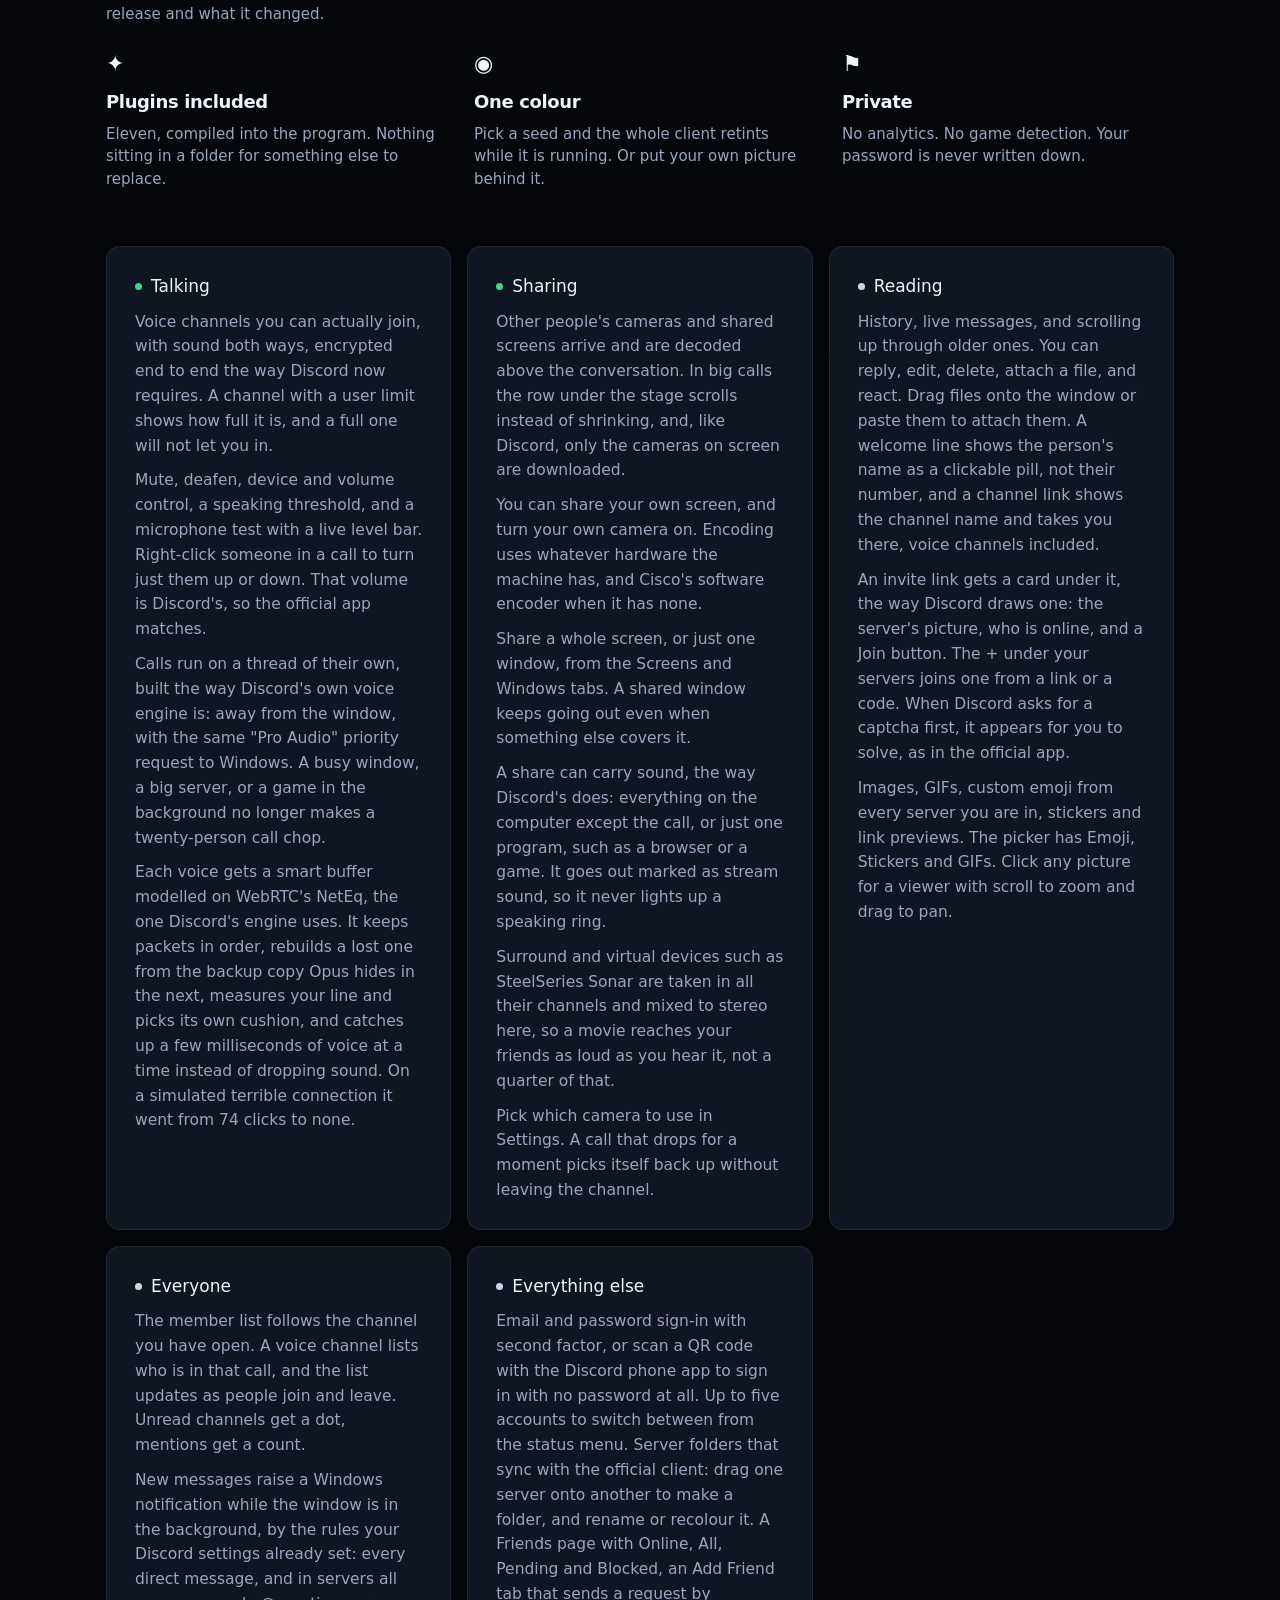
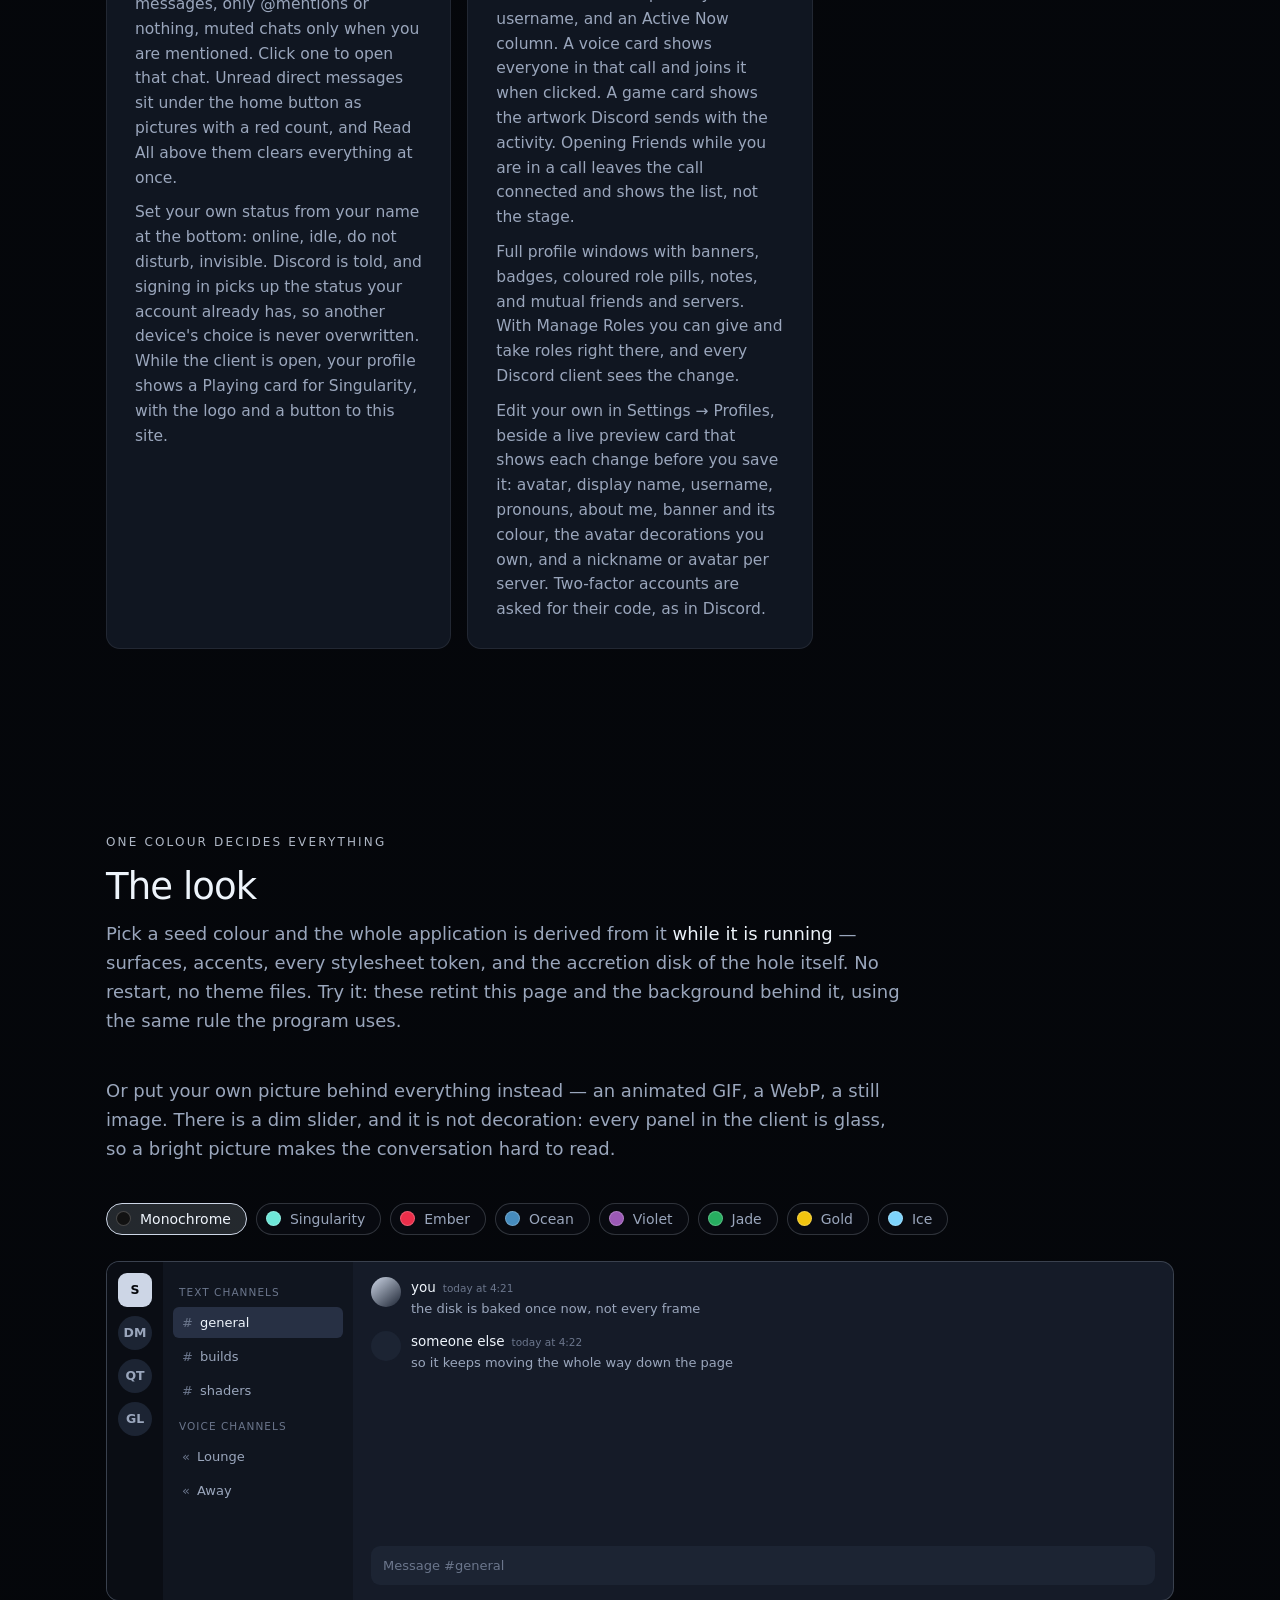
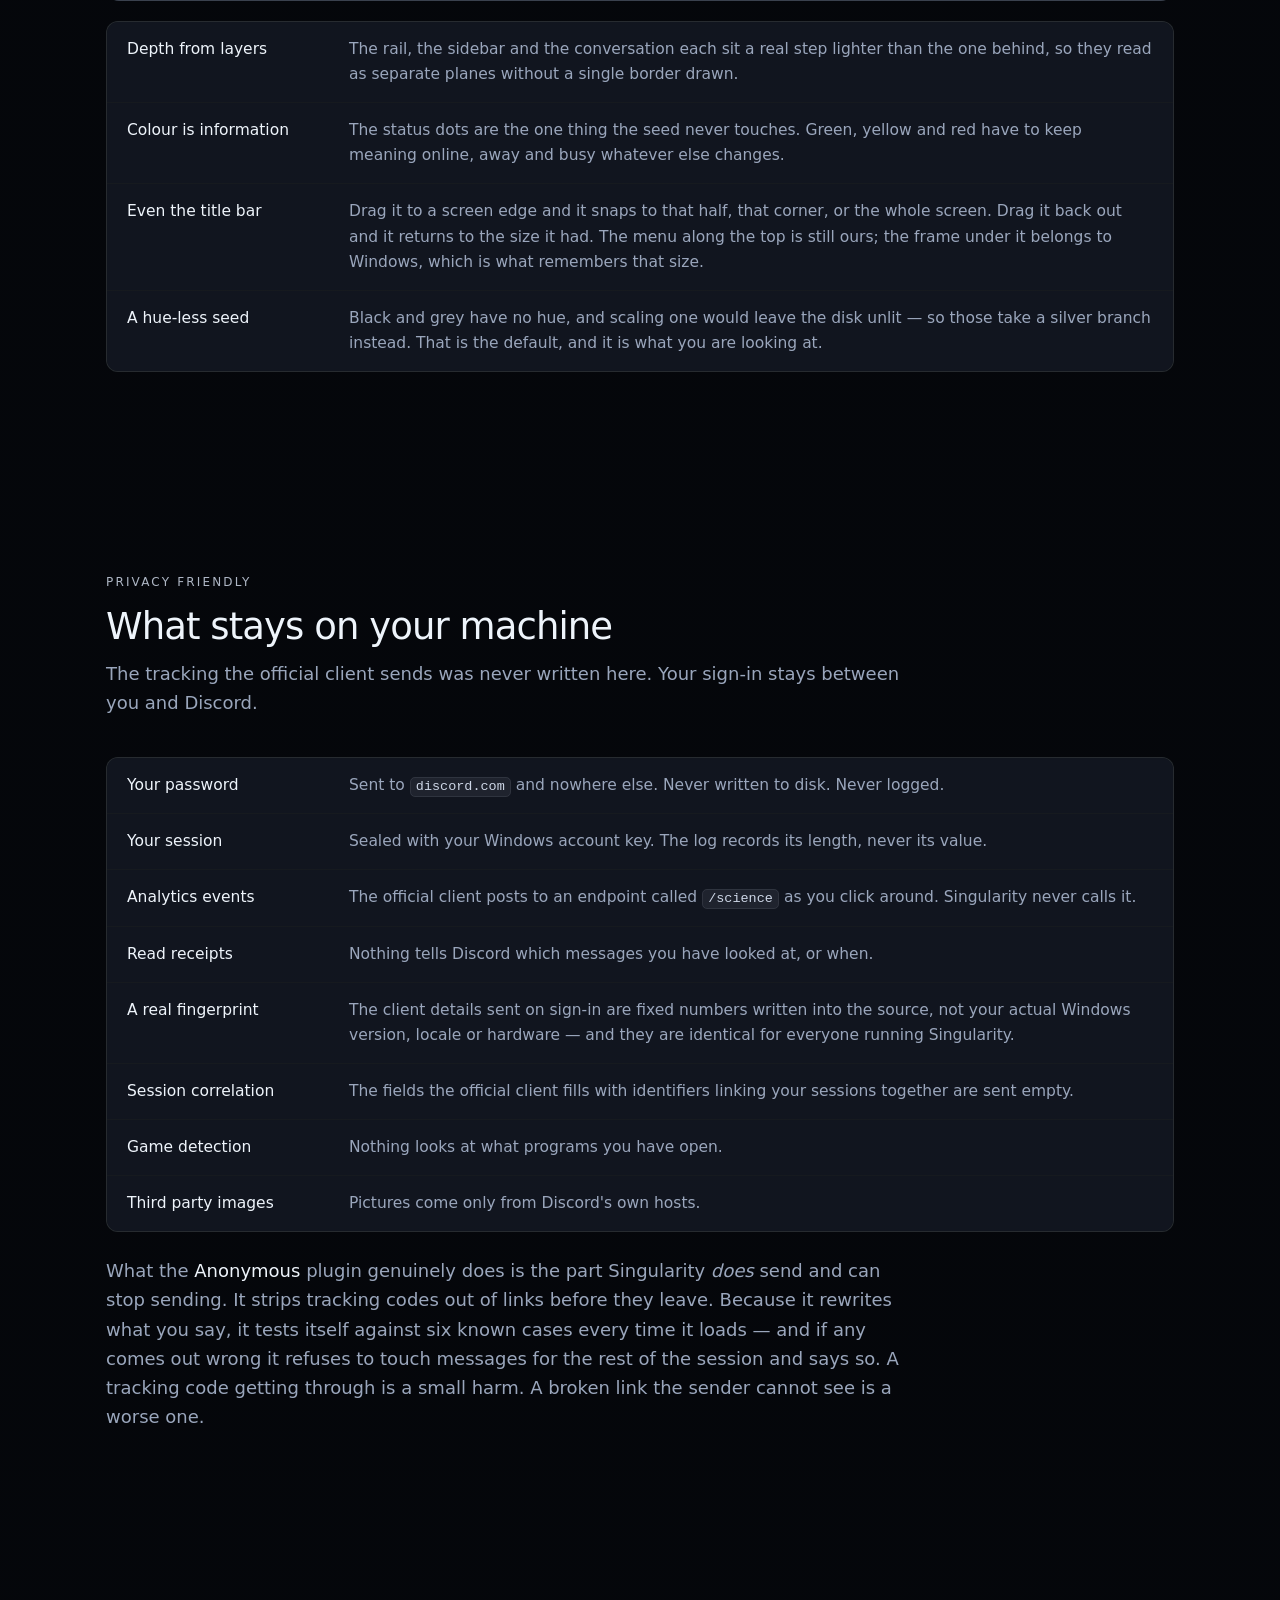
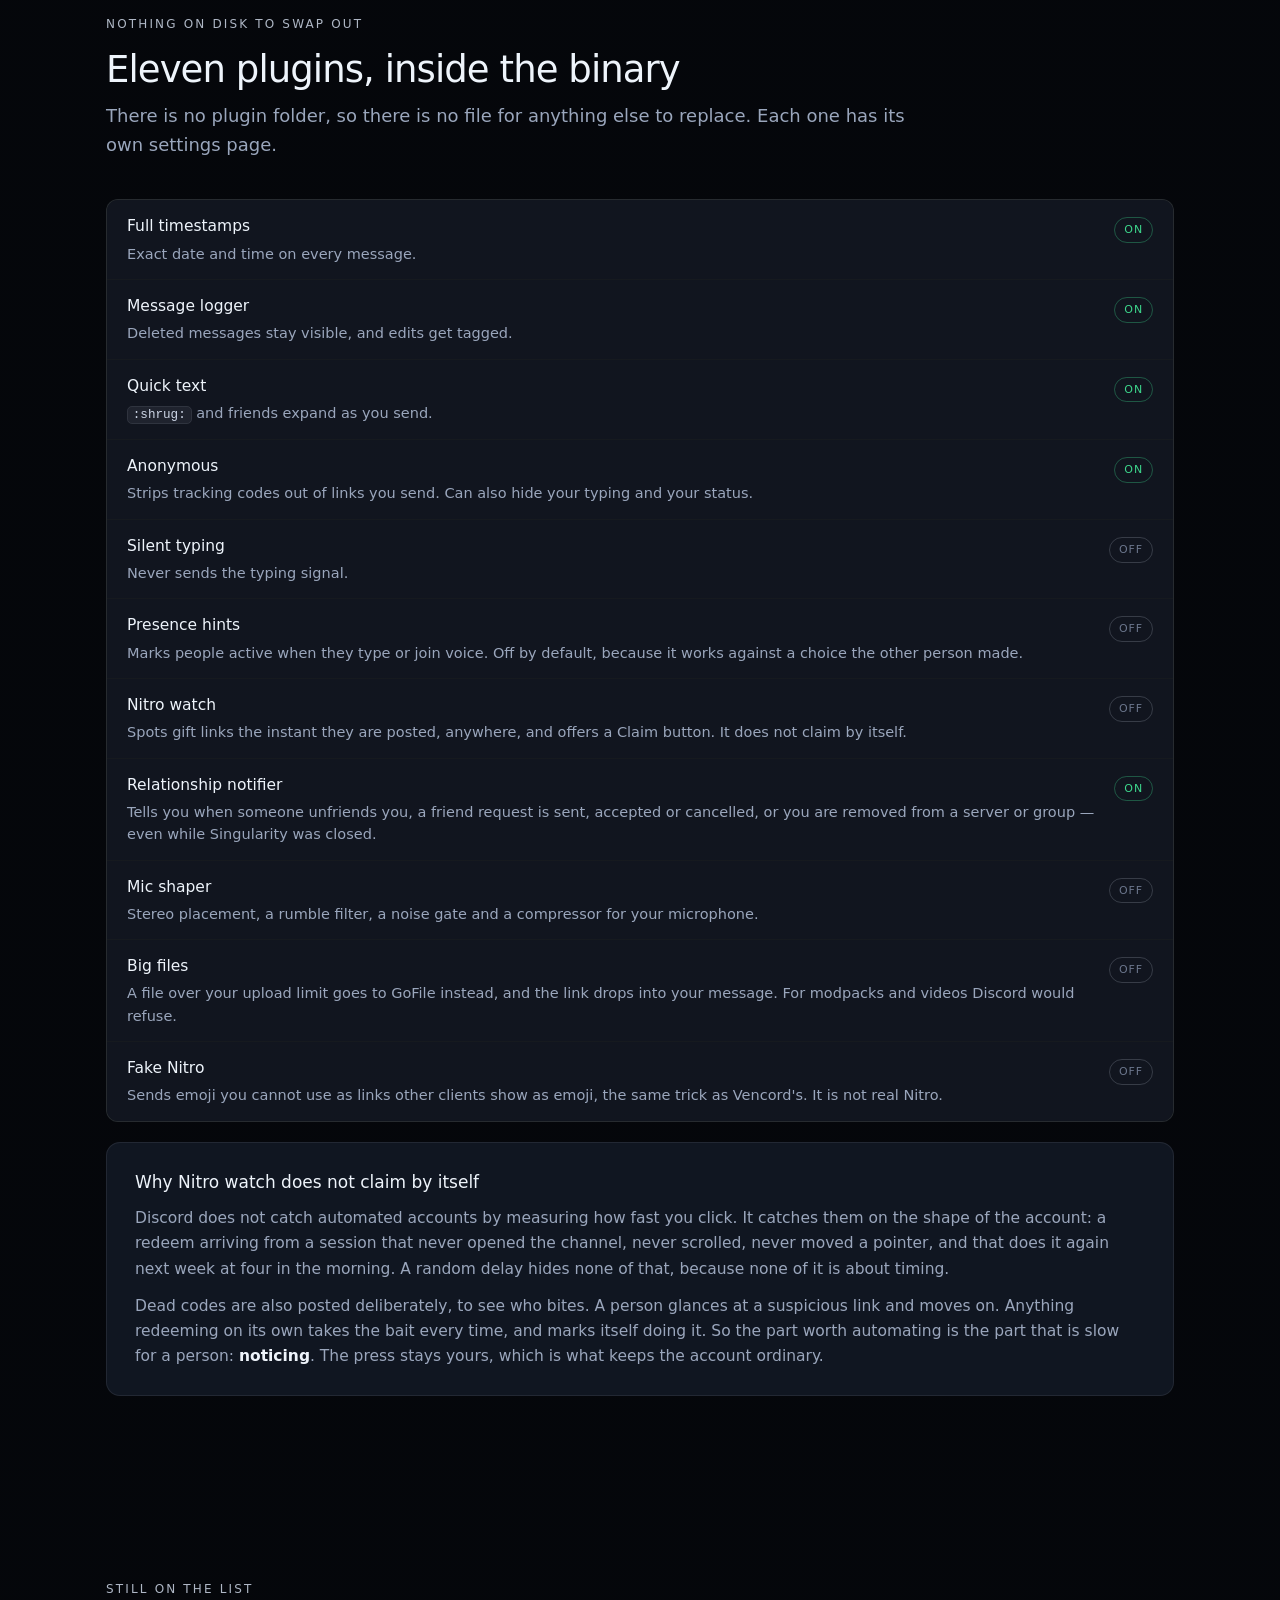
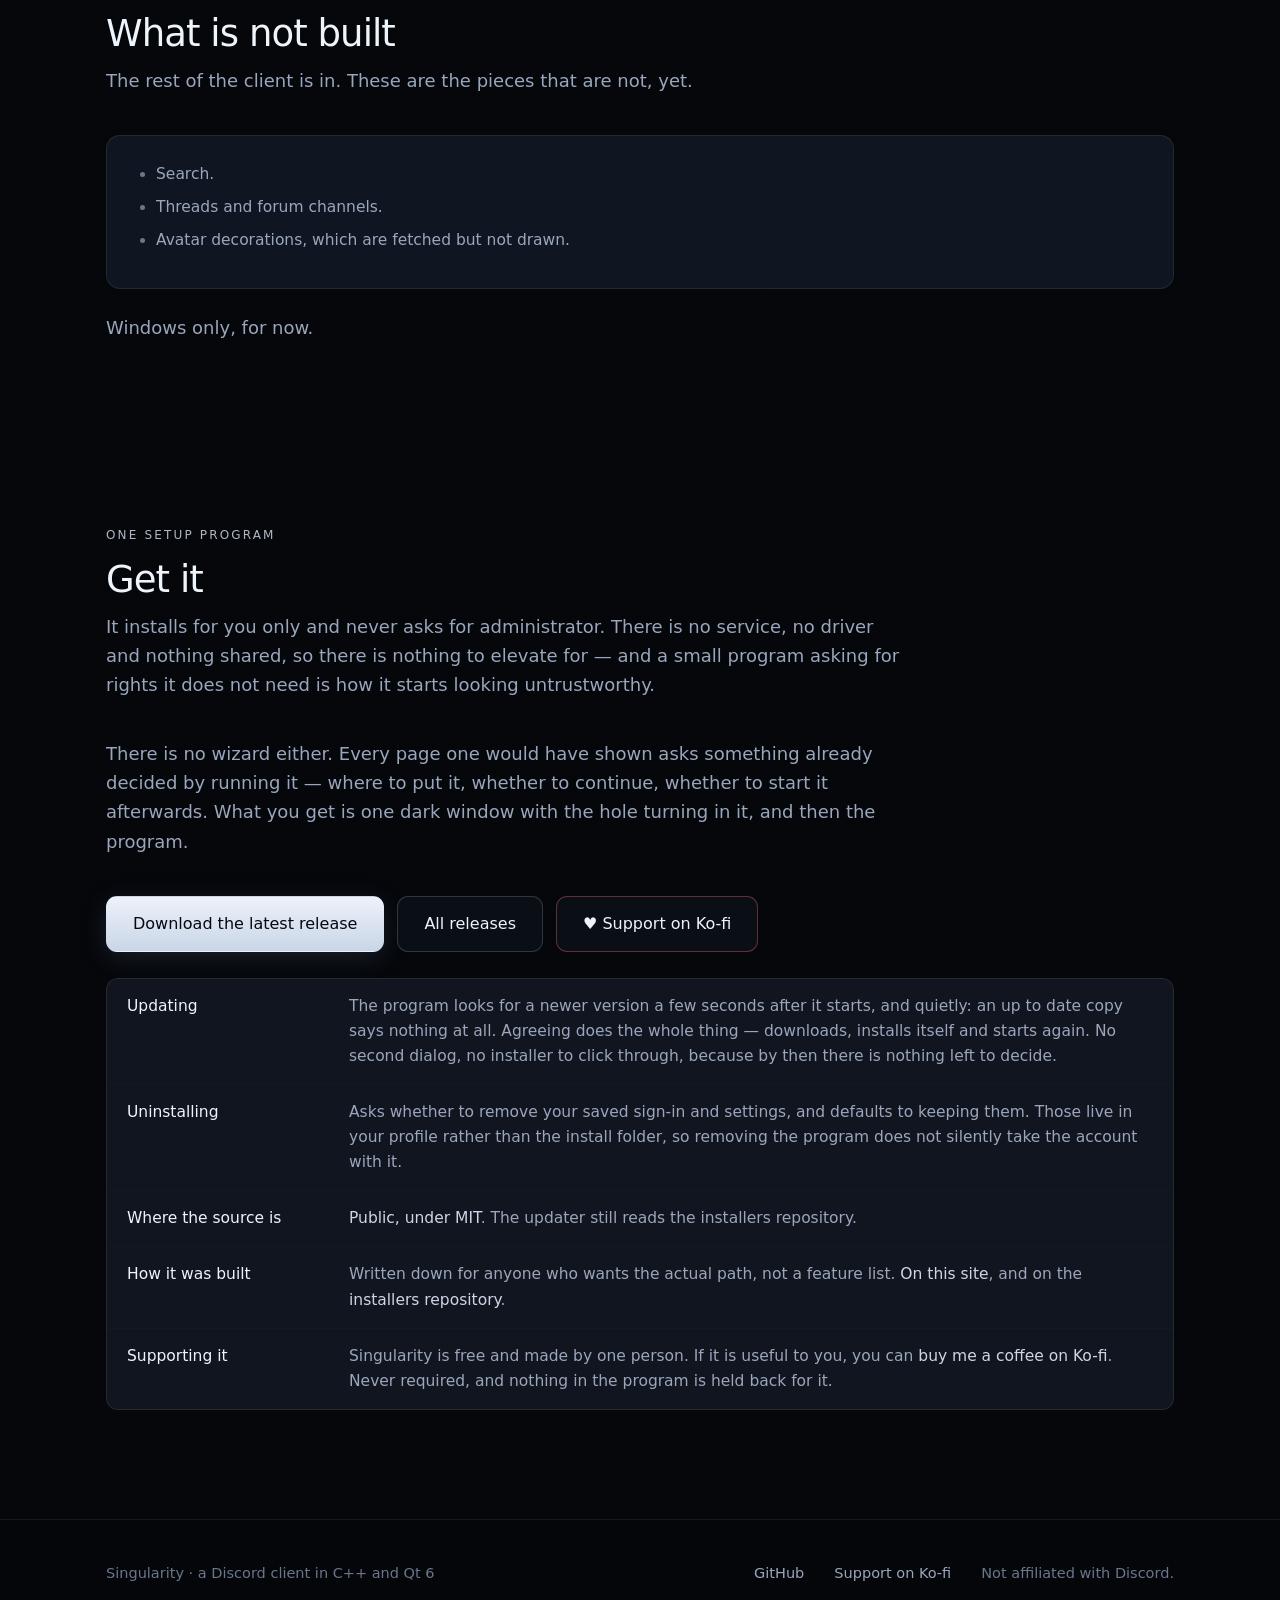
==== commit c901d995: "Open the source under MIT The license file was already MIT. The pages said private." ====
--- a/site/index.html
+++ b/site/index.html
@@ -29,7 +29,7 @@
       <a href="#plugins" class="hideable">Plugins</a>
       <a href="#privacy" class="hideable">Privacy</a>
       <a href="how.html">How</a>
-      <a href="https://github.com/CodingIsCoolFr/singularity-updates" target="_blank" rel="noopener">GitHub</a>
+      <a href="https://github.com/CodingIsCoolFr/Singularity" target="_blank" rel="noopener">GitHub</a>
       <a href="https://ko-fi.com/codingiscool" target="_blank" rel="noopener">Support</a>
       <a href="#get" class="get">Download</a>
     </div>
@@ -45,7 +45,7 @@
 
       <div class="cta">
         <a class="btn primary" id="download" href="https://github.com/CodingIsCoolFr/singularity-updates/releases/latest">Download for Windows</a>
-        <a class="btn ghost" href="https://github.com/CodingIsCoolFr/singularity-updates" target="_blank" rel="noopener"><svg class="gh" viewBox="0 0 16 16" width="18" height="18" aria-hidden="true"><path fill="currentColor" d="M8 0C3.58 0 0 3.58 0 8c0 3.54 2.29 6.53 5.47 7.59.4.07.55-.17.55-.38 0-.19-.01-.82-.01-1.49-2.01.37-2.53-.49-2.69-.94-.09-.23-.48-.94-.82-1.13-.28-.15-.68-.52-.01-.53.63-.01 1.08.58 1.23.82.72 1.21 1.87.87 2.33.66.07-.52.28-.87.51-1.07-1.78-.2-3.64-.89-3.64-3.95 0-.87.31-1.59.82-2.15-.08-.2-.36-1.02.08-2.12 0 0 .67-.21 2.2.82.64-.18 1.32-.27 2-.27.68 0 1.36.09 2 .27 1.53-1.04 2.2-.82 2.2-.82.44 1.1.16 1.92.08 2.12.51.56.82 1.27.82 2.15 0 3.07-1.87 3.75-3.65 3.95.29.25.54.73.54 1.48 0 1.07-.01 1.93-.01 2.2 0 .21.15.46.55.38A8.013 8.013 0 0016 8c0-4.42-3.58-8-8-8z"/></svg> View on GitHub</a>
+        <a class="btn ghost" href="https://github.com/CodingIsCoolFr/Singularity" target="_blank" rel="noopener"><svg class="gh" viewBox="0 0 16 16" width="18" height="18" aria-hidden="true"><path fill="currentColor" d="M8 0C3.58 0 0 3.58 0 8c0 3.54 2.29 6.53 5.47 7.59.4.07.55-.17.55-.38 0-.19-.01-.82-.01-1.49-2.01.37-2.53-.49-2.69-.94-.09-.23-.48-.94-.82-1.13-.28-.15-.68-.52-.01-.53.63-.01 1.08.58 1.23.82.72 1.21 1.87.87 2.33.66.07-.52.28-.87.51-1.07-1.78-.2-3.64-.89-3.64-3.95 0-.87.31-1.59.82-2.15-.08-.2-.36-1.02.08-2.12 0 0 .67-.21 2.2.82.64-.18 1.32-.27 2-.27.68 0 1.36.09 2 .27 1.53-1.04 2.2-.82 2.2-.82.44 1.1.16 1.92.08 2.12.51.56.82 1.27.82 2.15 0 3.07-1.87 3.75-3.65 3.95.29.25.54.73.54 1.48 0 1.07-.01 1.93-.01 2.2 0 .21.15.46.55.38A8.013 8.013 0 0016 8c0-4.42-3.58-8-8-8z"/></svg> View on GitHub</a>
         <a class="btn ghost support" href="https://ko-fi.com/codingiscool" target="_blank" rel="noopener">&#9829; Support on Ko-fi</a>
       </div>
 
@@ -309,7 +309,7 @@
     <dl class="rows">
       <div class="row"><dt>Updating</dt><dd>The program looks for a newer version a few seconds after it starts, and quietly: an up to date copy says nothing at all. Agreeing does the whole thing — downloads, installs itself and starts again. No second dialog, no installer to click through, because by then there is nothing left to decide.</dd></div>
       <div class="row"><dt>Uninstalling</dt><dd>Asks whether to remove your saved sign-in and settings, and defaults to keeping them. Those live in your profile rather than the install folder, so removing the program does not silently take the account with it.</dd></div>
-      <div class="row"><dt>Where the source is</dt><dd>Private. The installers, and the write-up of how it was built, are public. The updater reads the installers repository.</dd></div>
+      <div class="row"><dt>Where the source is</dt><dd><a href="https://github.com/CodingIsCoolFr/Singularity">Public, under MIT</a>. The updater still reads the installers repository.</dd></div>
       <div class="row"><dt>How it was built</dt><dd>Written down for anyone who wants the actual path, not a feature list. <a href="how.html">On this site</a>, and on the <a href="https://github.com/CodingIsCoolFr/singularity-updates/blob/main/docs/how-we-built-it.md" target="_blank" rel="noopener">installers repository</a>.</dd></div>
       <div class="row"><dt>Supporting it</dt><dd>Singularity is free and made by one person. If it is useful to you, you can <a href="https://ko-fi.com/codingiscool" target="_blank" rel="noopener">buy me a coffee on Ko-fi</a>. Never required, and nothing in the program is held back for it.</dd></div>
     </dl>
@@ -321,7 +321,7 @@
 <footer>
   <div class="wrap">
     <span>Singularity · a Discord client in C++ and Qt 6</span>
-    <span class="push"><a href="https://github.com/CodingIsCoolFr/singularity-updates">GitHub</a></span>
+    <span class="push"><a href="https://github.com/CodingIsCoolFr/Singularity">GitHub</a></span>
     <span><a href="https://ko-fi.com/codingiscool" target="_blank" rel="noopener">Support on Ko-fi</a></span>
     <span>Not affiliated with Discord.</span>
   </div>
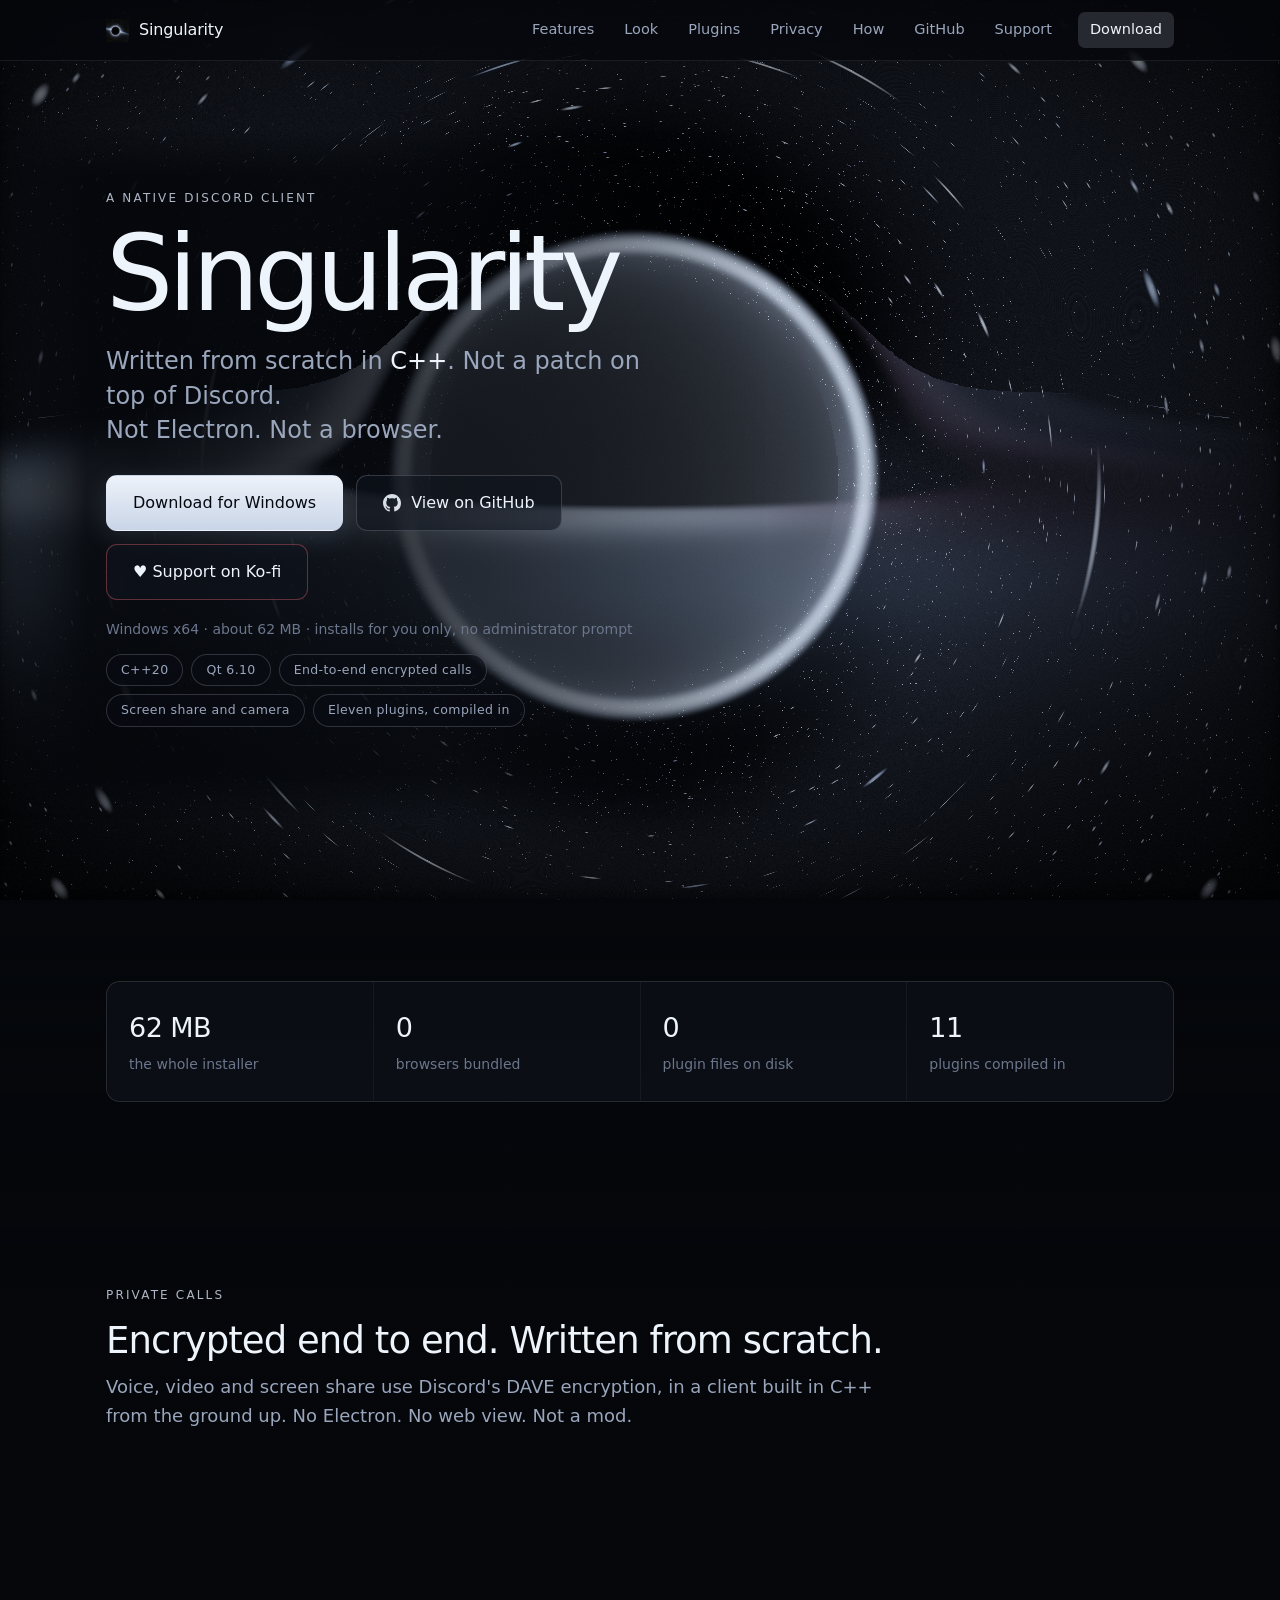
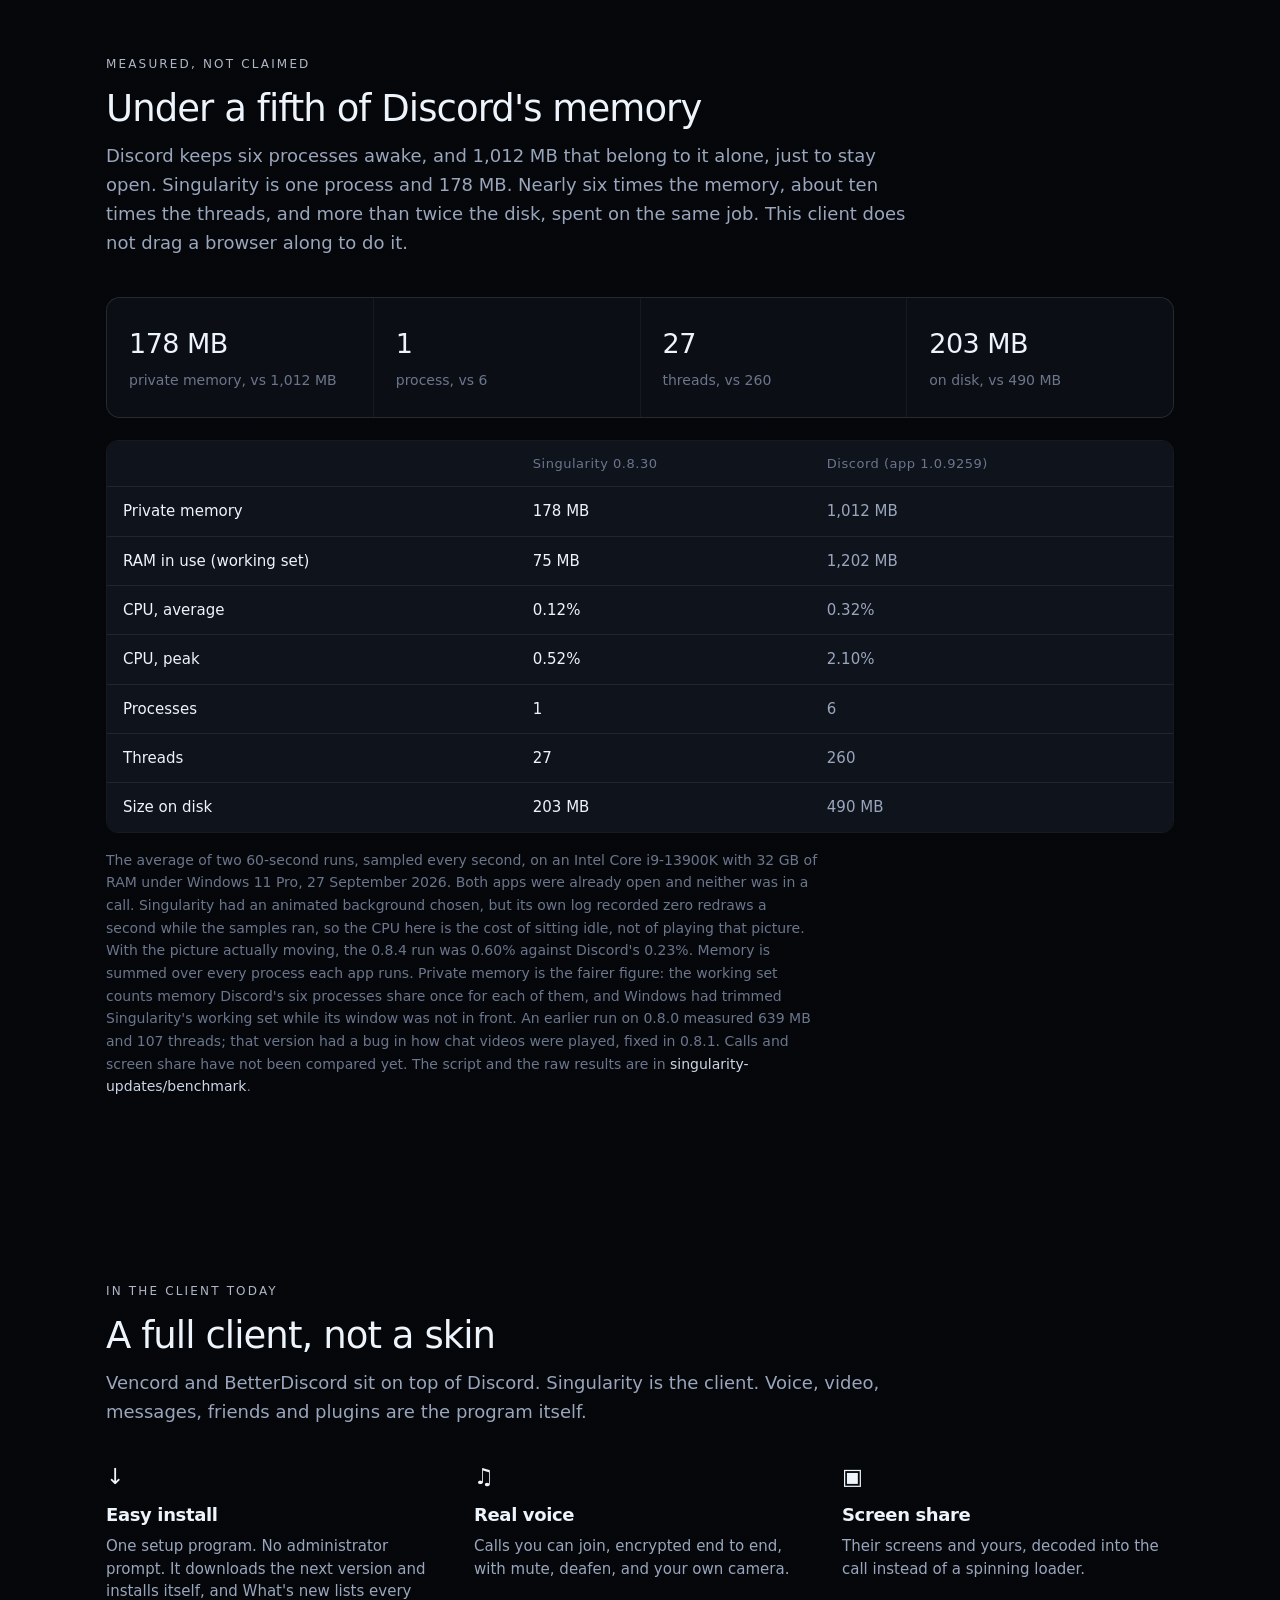
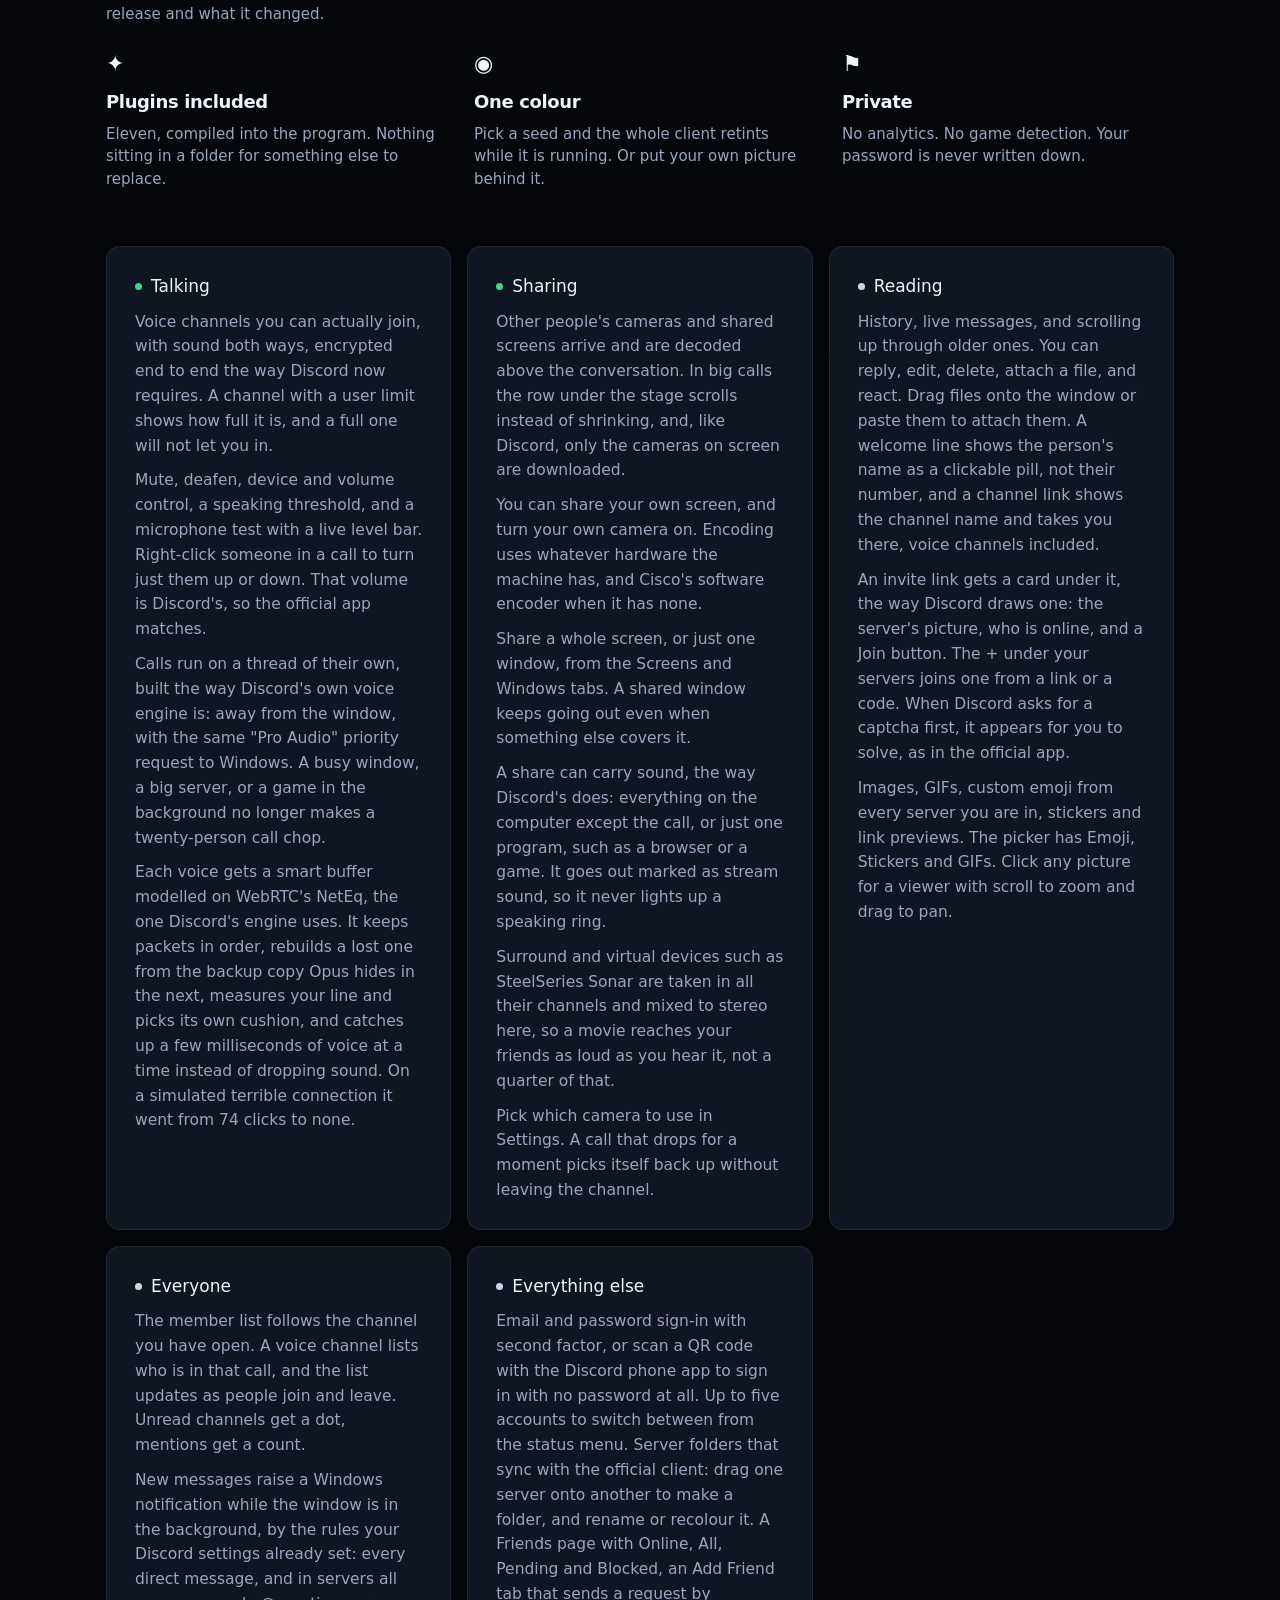
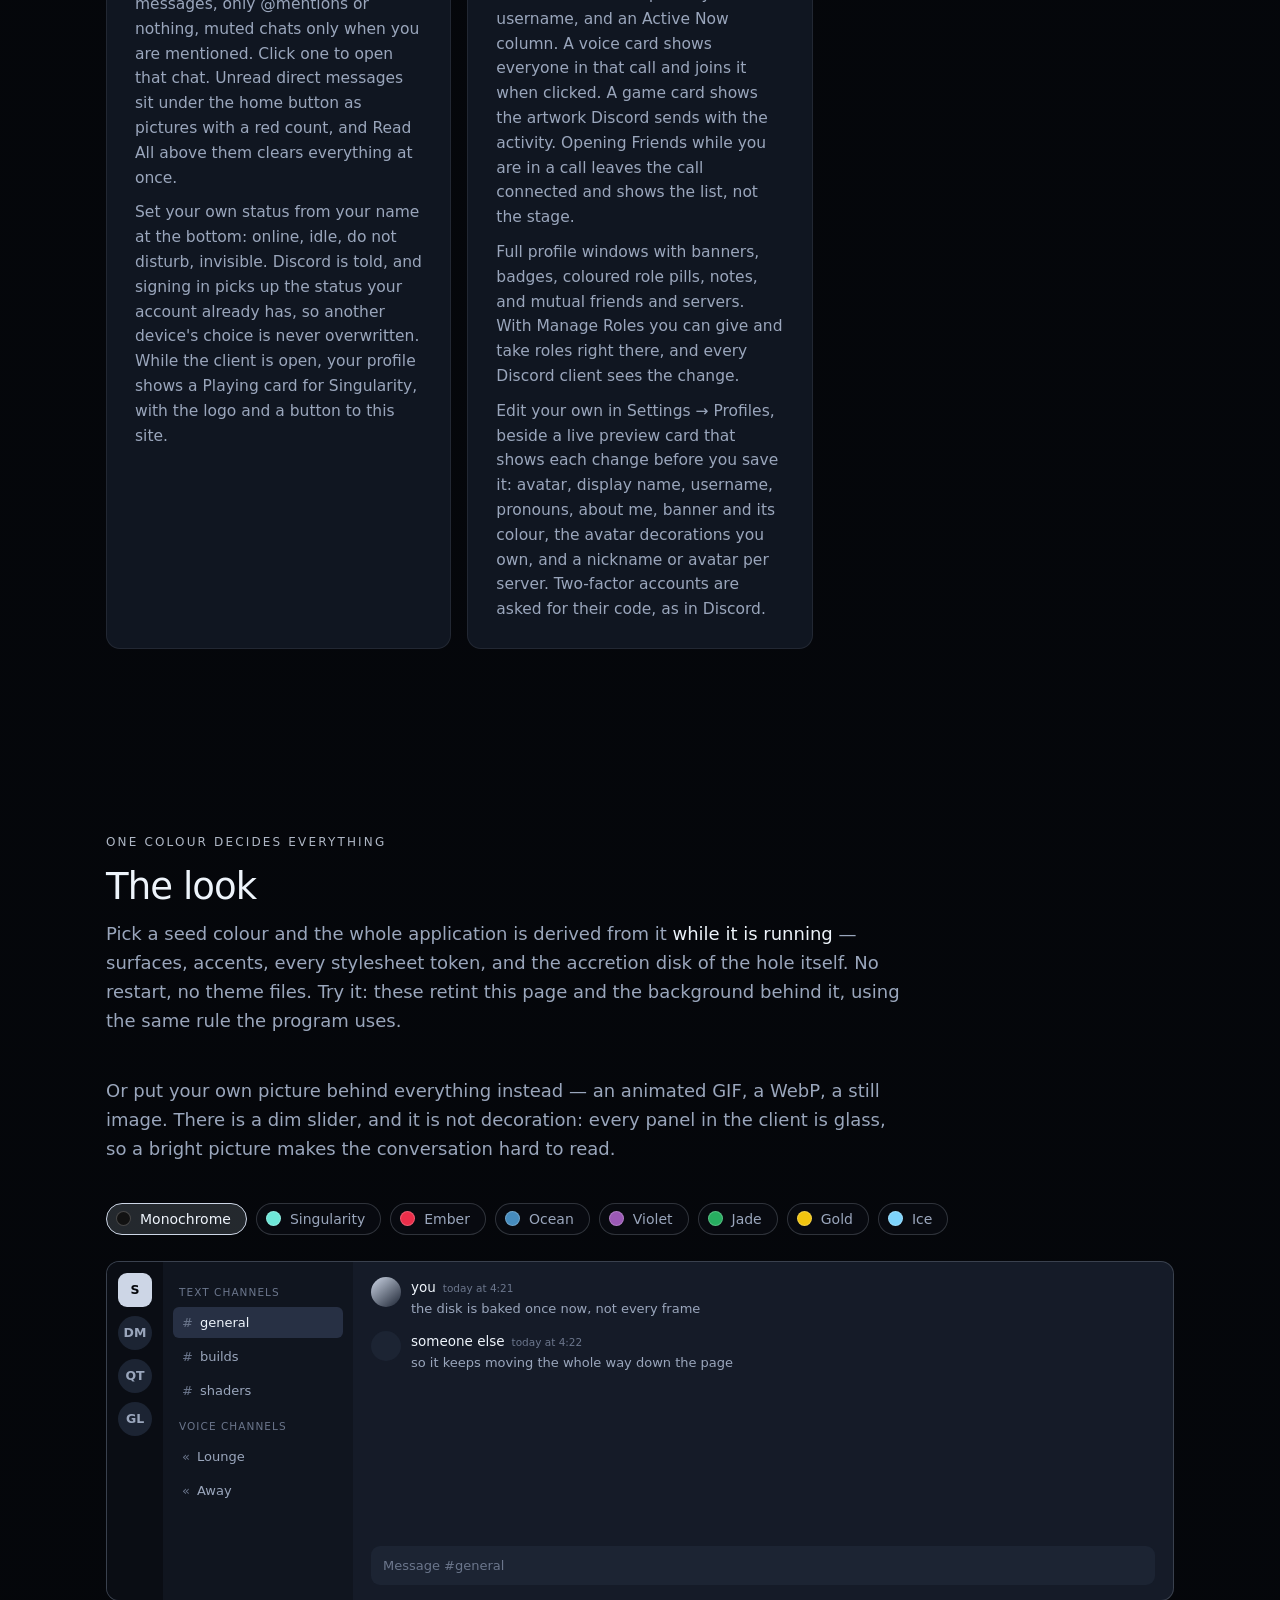
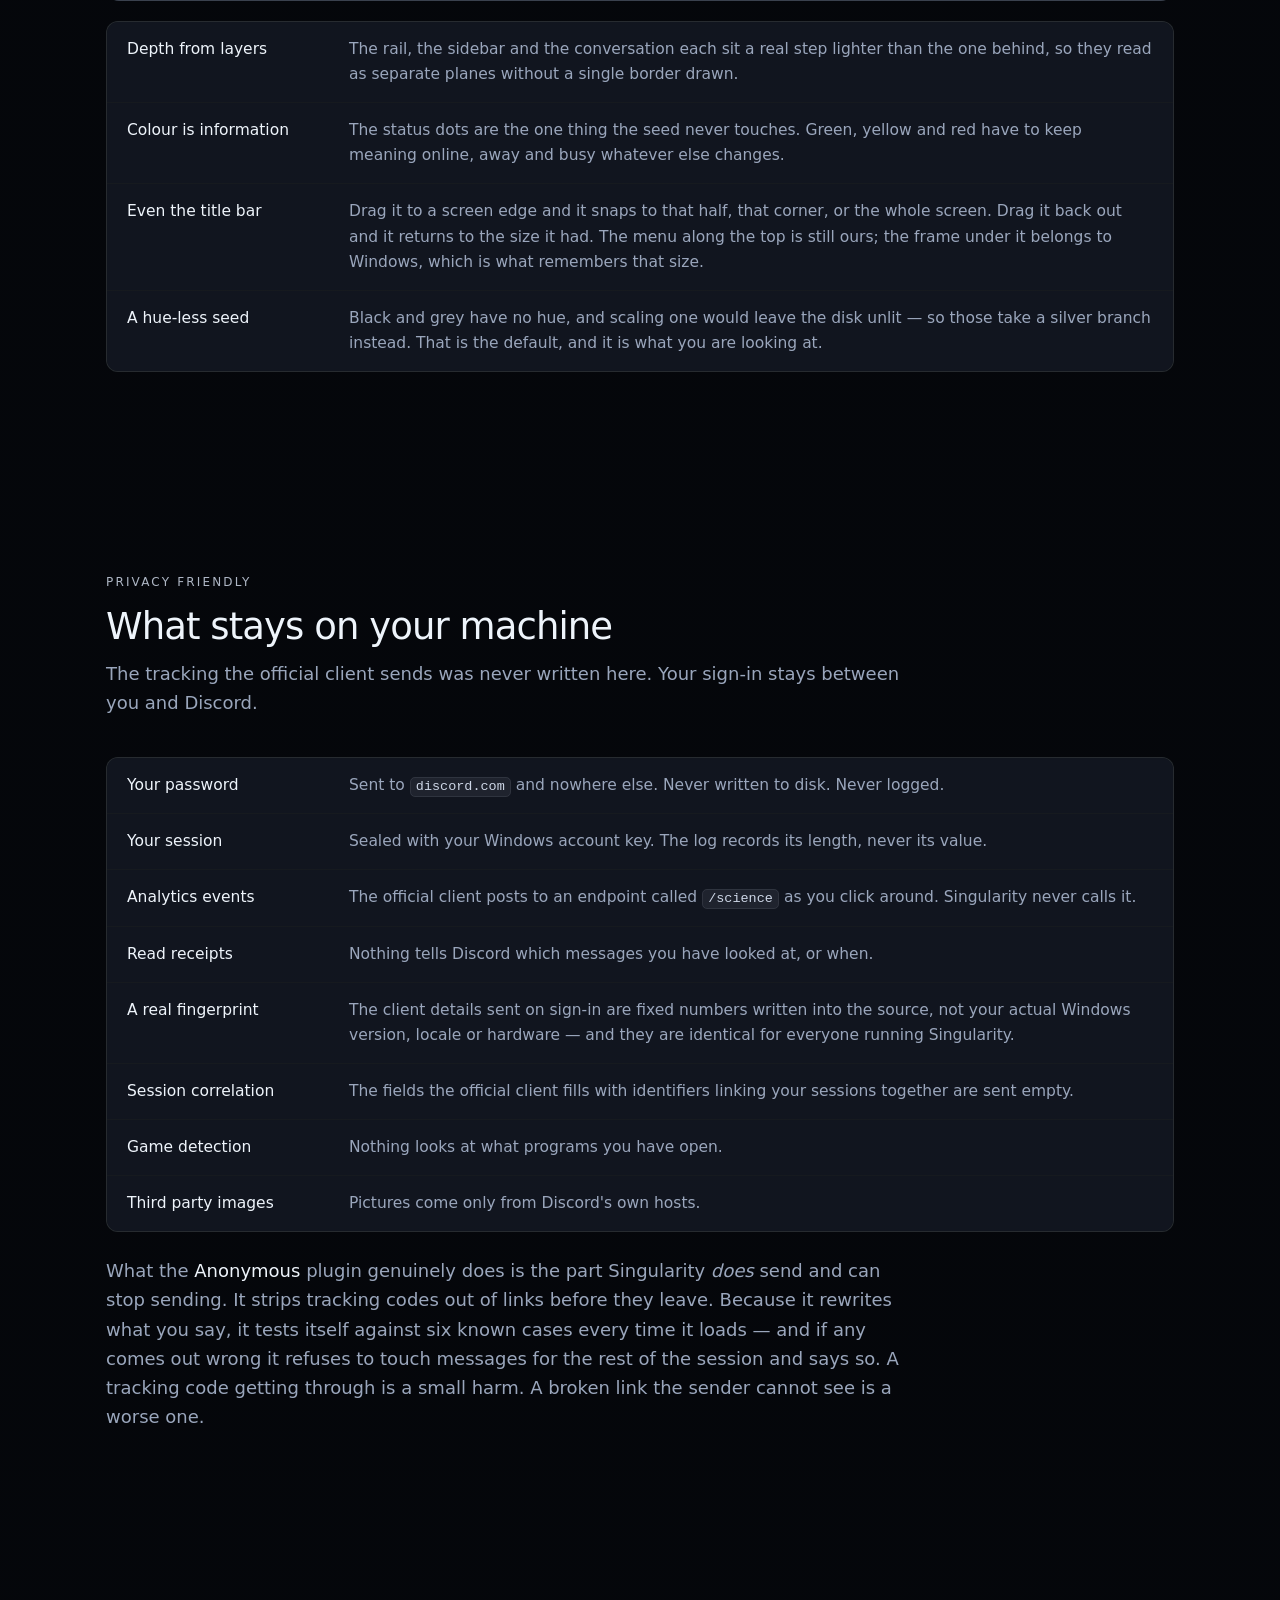
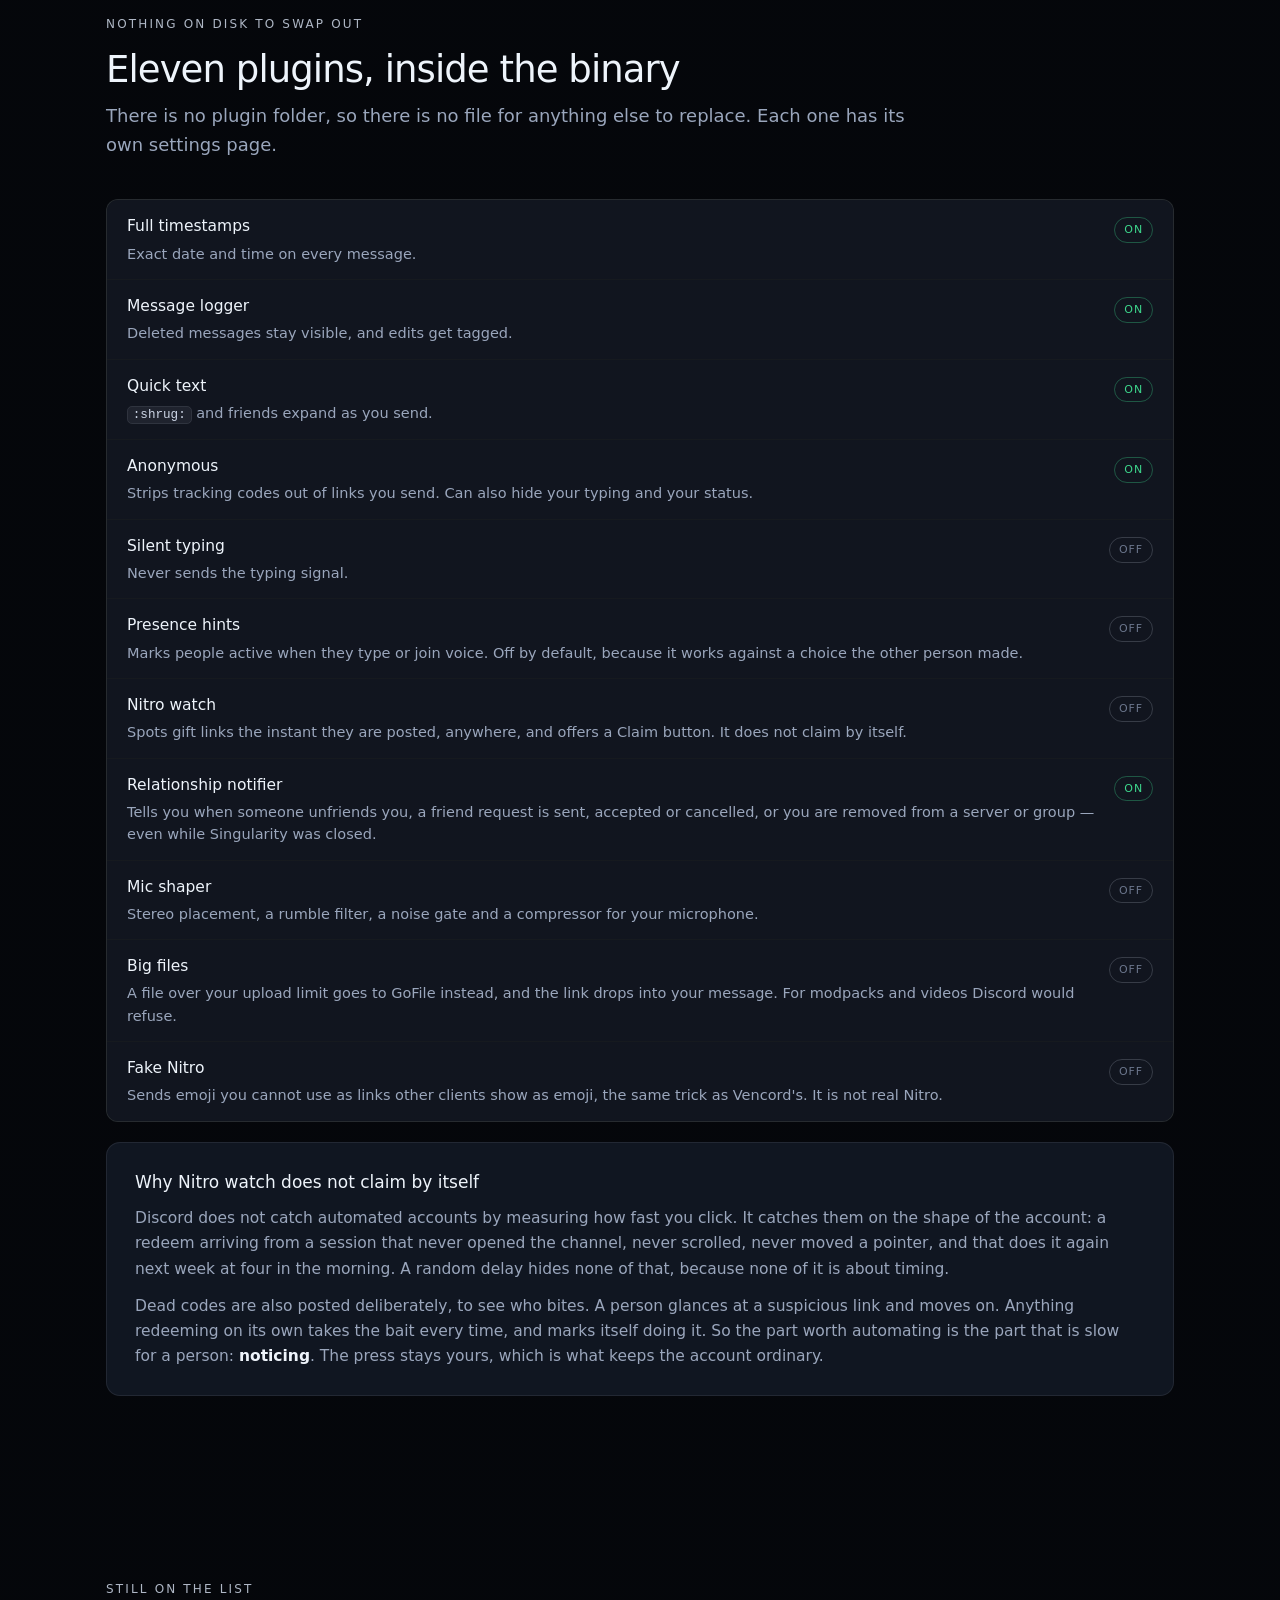
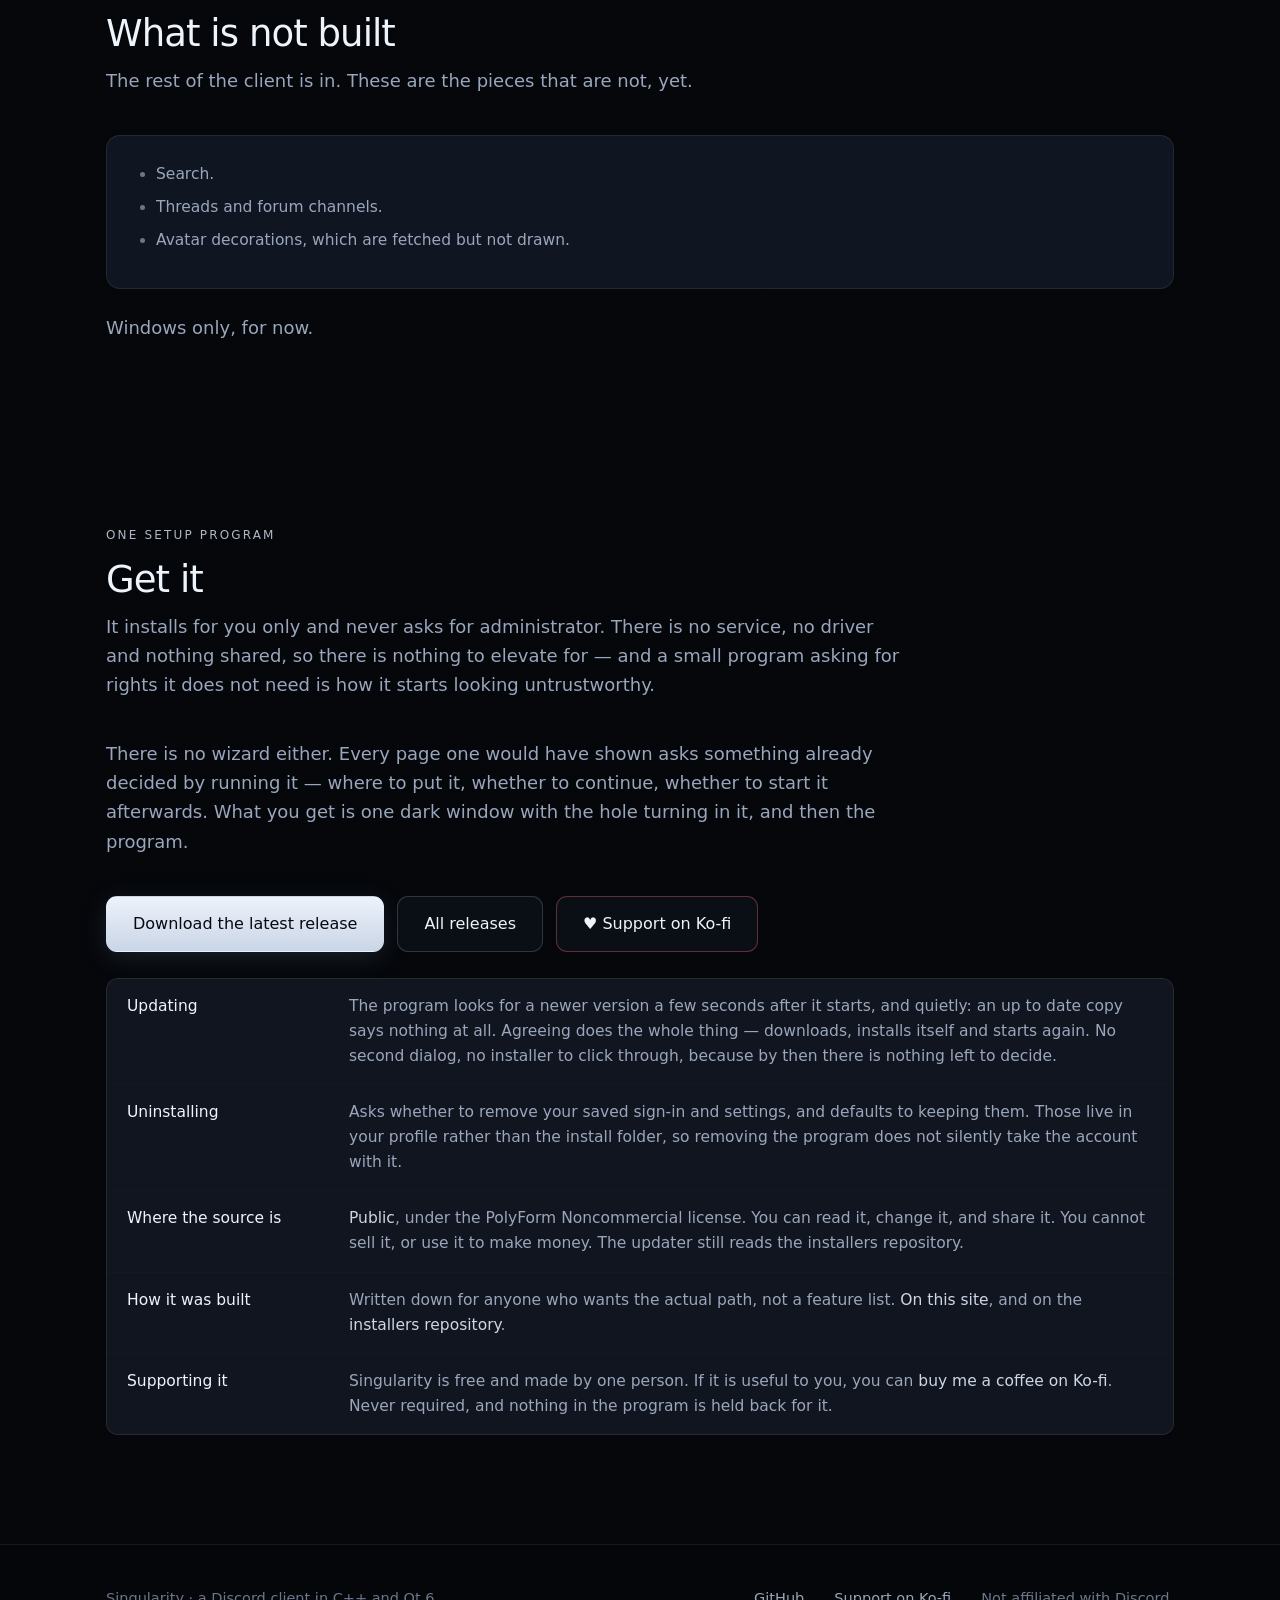
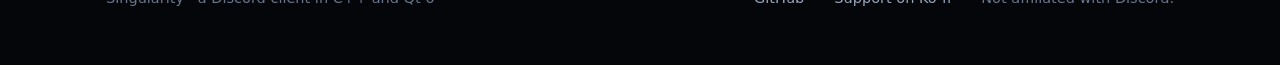
==== commit c91e2e53: "Noncommercial license MIT let anyone sell a copy. PolyForm Noncommercial does not." ====
--- a/site/index.html
+++ b/site/index.html
@@ -309,7 +309,7 @@
     <dl class="rows">
       <div class="row"><dt>Updating</dt><dd>The program looks for a newer version a few seconds after it starts, and quietly: an up to date copy says nothing at all. Agreeing does the whole thing — downloads, installs itself and starts again. No second dialog, no installer to click through, because by then there is nothing left to decide.</dd></div>
       <div class="row"><dt>Uninstalling</dt><dd>Asks whether to remove your saved sign-in and settings, and defaults to keeping them. Those live in your profile rather than the install folder, so removing the program does not silently take the account with it.</dd></div>
-      <div class="row"><dt>Where the source is</dt><dd><a href="https://github.com/CodingIsCoolFr/Singularity">Public, under MIT</a>. The updater still reads the installers repository.</dd></div>
+      <div class="row"><dt>Where the source is</dt><dd><a href="https://github.com/CodingIsCoolFr/Singularity">Public</a>, under the PolyForm Noncommercial license. You can read it, change it, and share it. You cannot sell it, or use it to make money. The updater still reads the installers repository.</dd></div>
       <div class="row"><dt>How it was built</dt><dd>Written down for anyone who wants the actual path, not a feature list. <a href="how.html">On this site</a>, and on the <a href="https://github.com/CodingIsCoolFr/singularity-updates/blob/main/docs/how-we-built-it.md" target="_blank" rel="noopener">installers repository</a>.</dd></div>
       <div class="row"><dt>Supporting it</dt><dd>Singularity is free and made by one person. If it is useful to you, you can <a href="https://ko-fi.com/codingiscool" target="_blank" rel="noopener">buy me a coffee on Ko-fi</a>. Never required, and nothing in the program is held back for it.</dd></div>
     </dl>
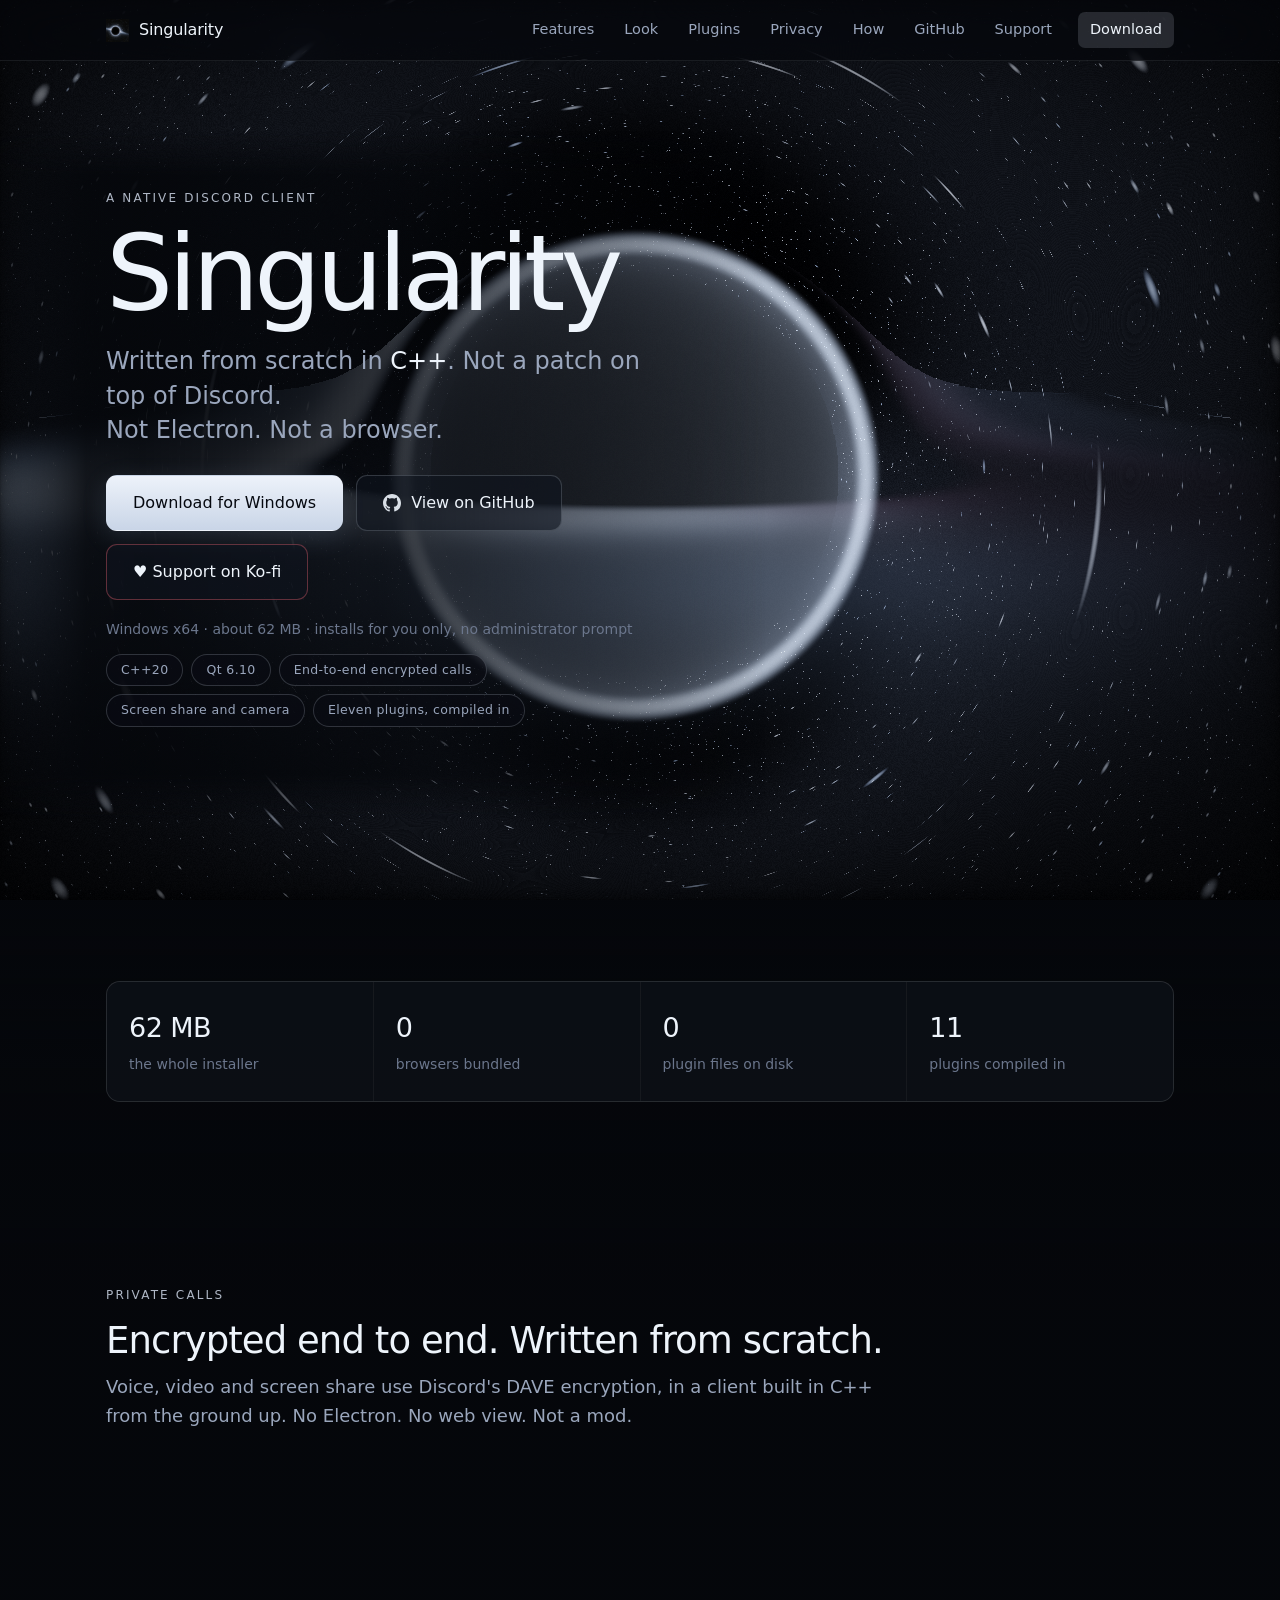
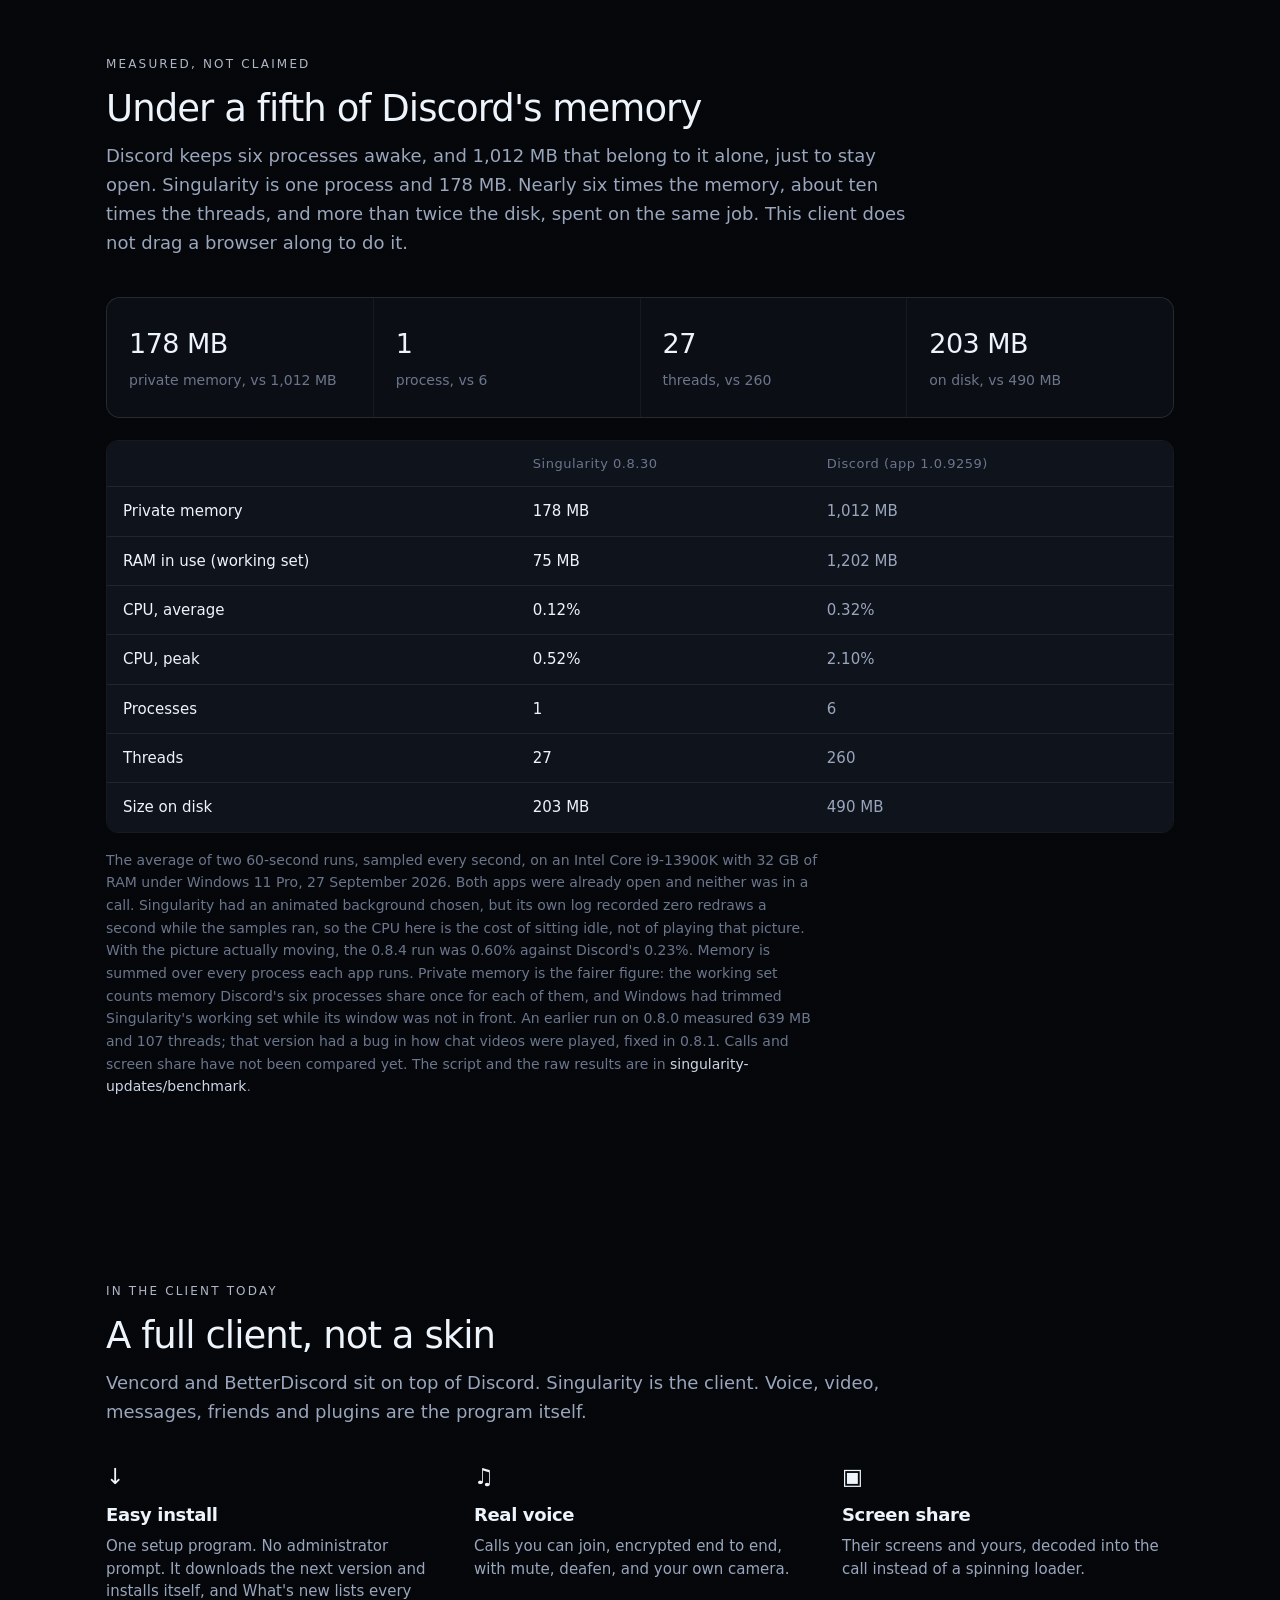
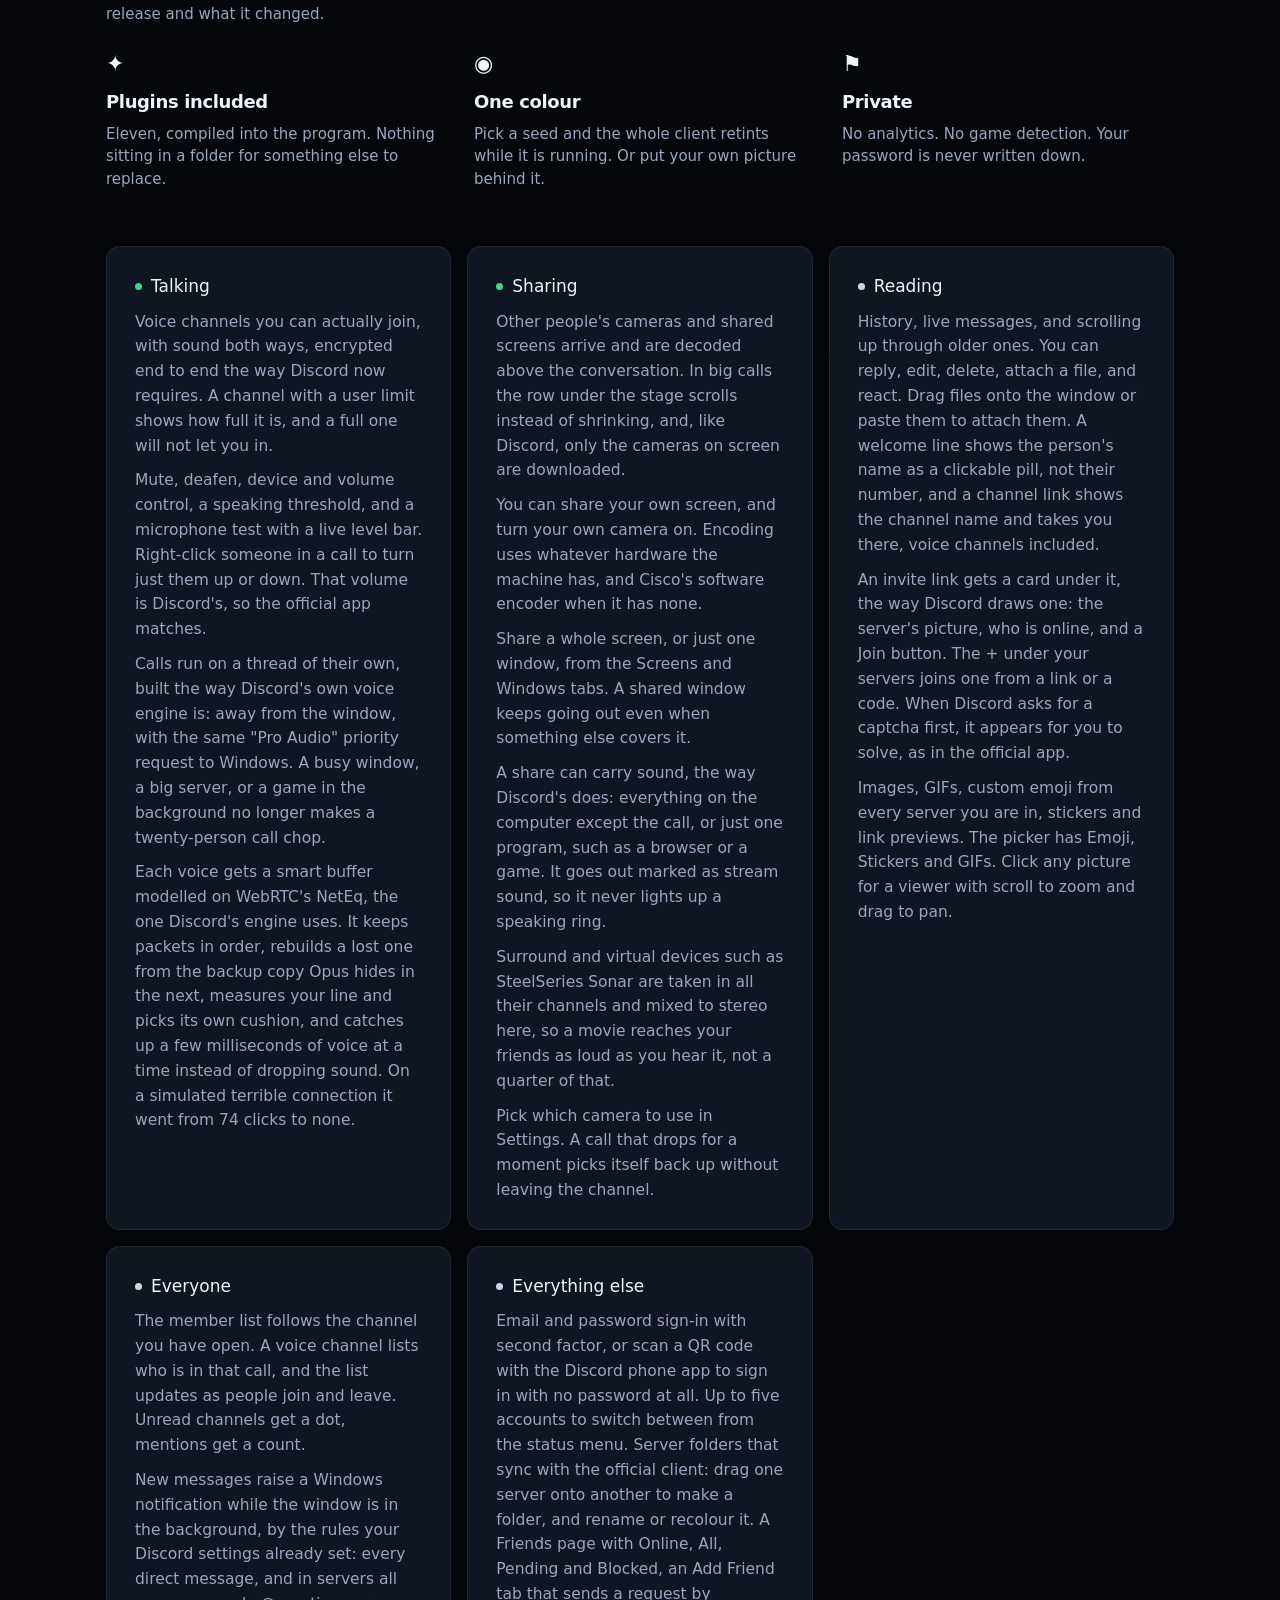
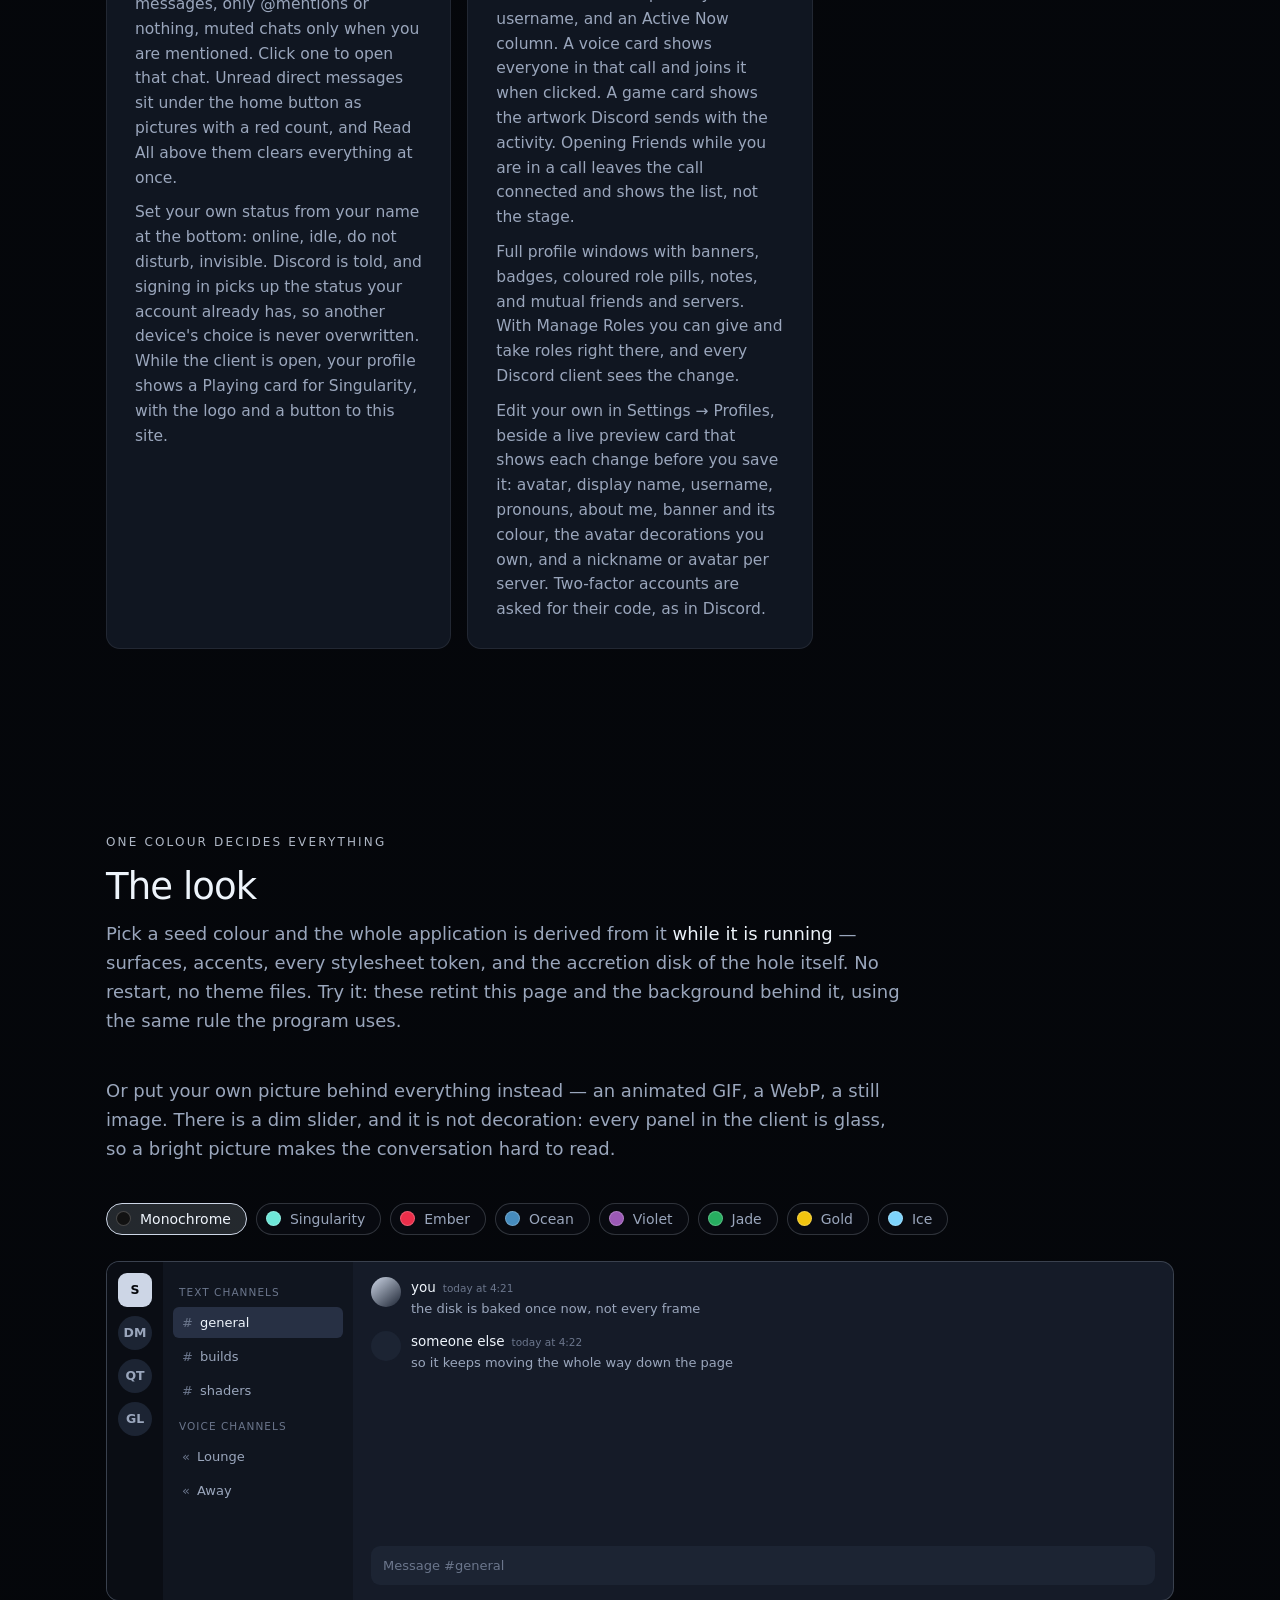
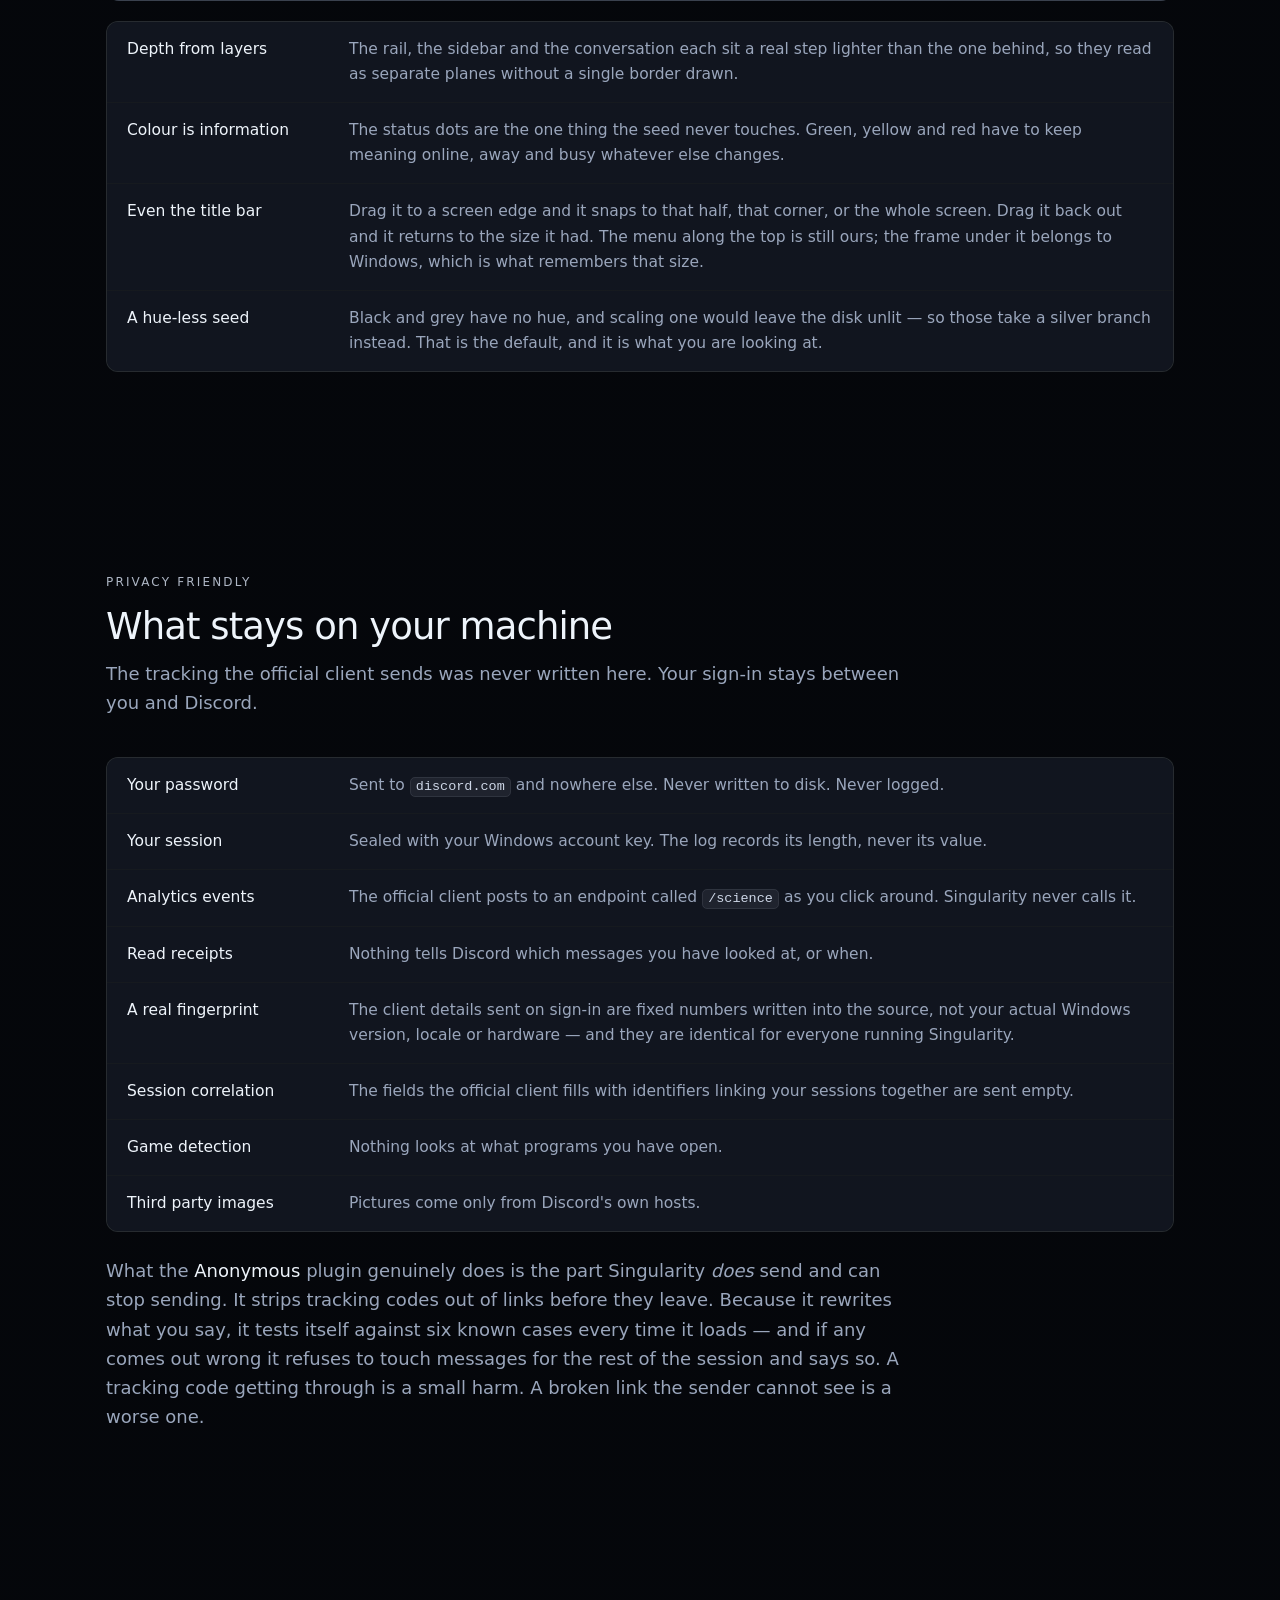
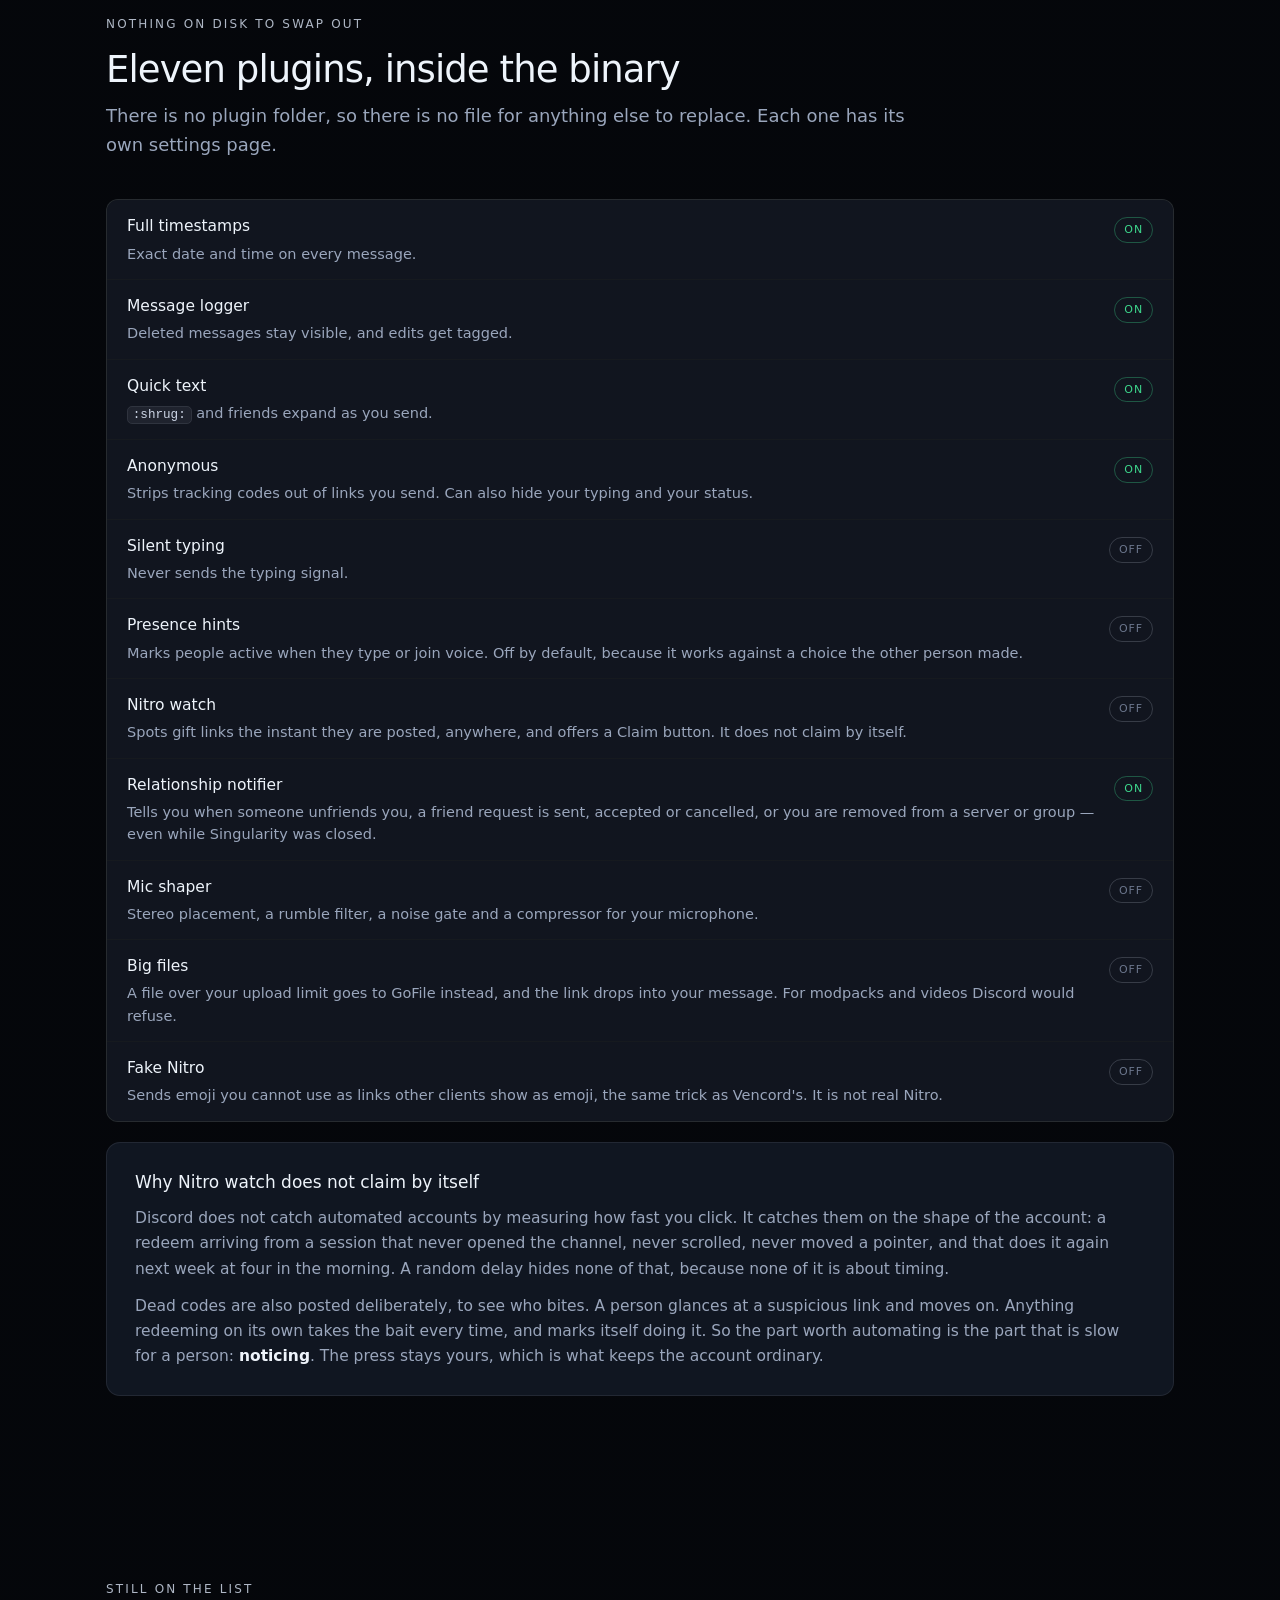
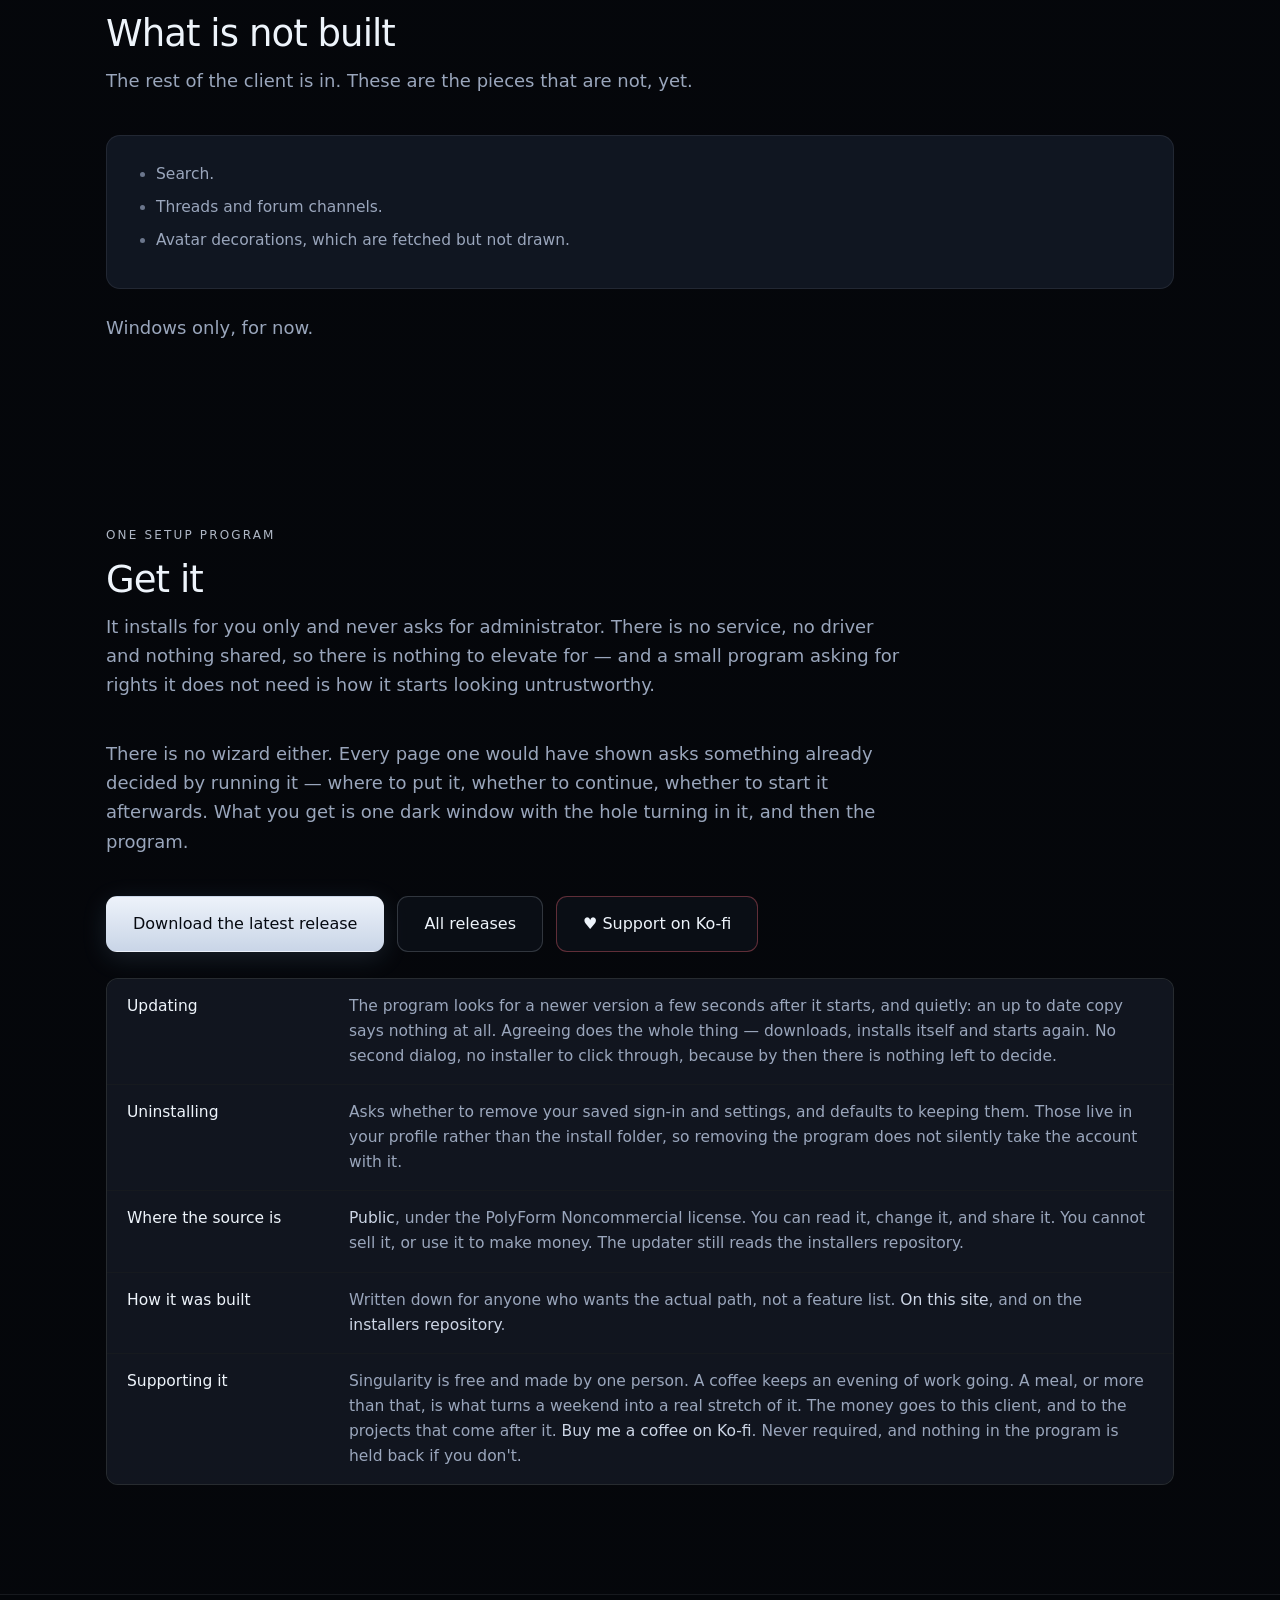
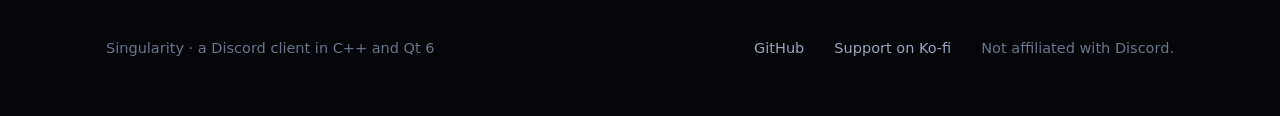
==== commit 37129ed5: "A donation link, and what the money is for Ko-fi on the source page. A coffee, a meal, or more, for " ====
--- a/site/index.html
+++ b/site/index.html
@@ -311,7 +311,7 @@
       <div class="row"><dt>Uninstalling</dt><dd>Asks whether to remove your saved sign-in and settings, and defaults to keeping them. Those live in your profile rather than the install folder, so removing the program does not silently take the account with it.</dd></div>
       <div class="row"><dt>Where the source is</dt><dd><a href="https://github.com/CodingIsCoolFr/Singularity">Public</a>, under the PolyForm Noncommercial license. You can read it, change it, and share it. You cannot sell it, or use it to make money. The updater still reads the installers repository.</dd></div>
       <div class="row"><dt>How it was built</dt><dd>Written down for anyone who wants the actual path, not a feature list. <a href="how.html">On this site</a>, and on the <a href="https://github.com/CodingIsCoolFr/singularity-updates/blob/main/docs/how-we-built-it.md" target="_blank" rel="noopener">installers repository</a>.</dd></div>
-      <div class="row"><dt>Supporting it</dt><dd>Singularity is free and made by one person. If it is useful to you, you can <a href="https://ko-fi.com/codingiscool" target="_blank" rel="noopener">buy me a coffee on Ko-fi</a>. Never required, and nothing in the program is held back for it.</dd></div>
+      <div class="row"><dt>Supporting it</dt><dd>Singularity is free and made by one person. A coffee keeps an evening of work going. A meal, or more than that, is what turns a weekend into a real stretch of it. The money goes to this client, and to the projects that come after it. <a href="https://ko-fi.com/codingiscool" target="_blank" rel="noopener">Buy me a coffee on Ko-fi</a>. Never required, and nothing in the program is held back if you don't.</dd></div>
     </dl>
   </div>
 </section>
